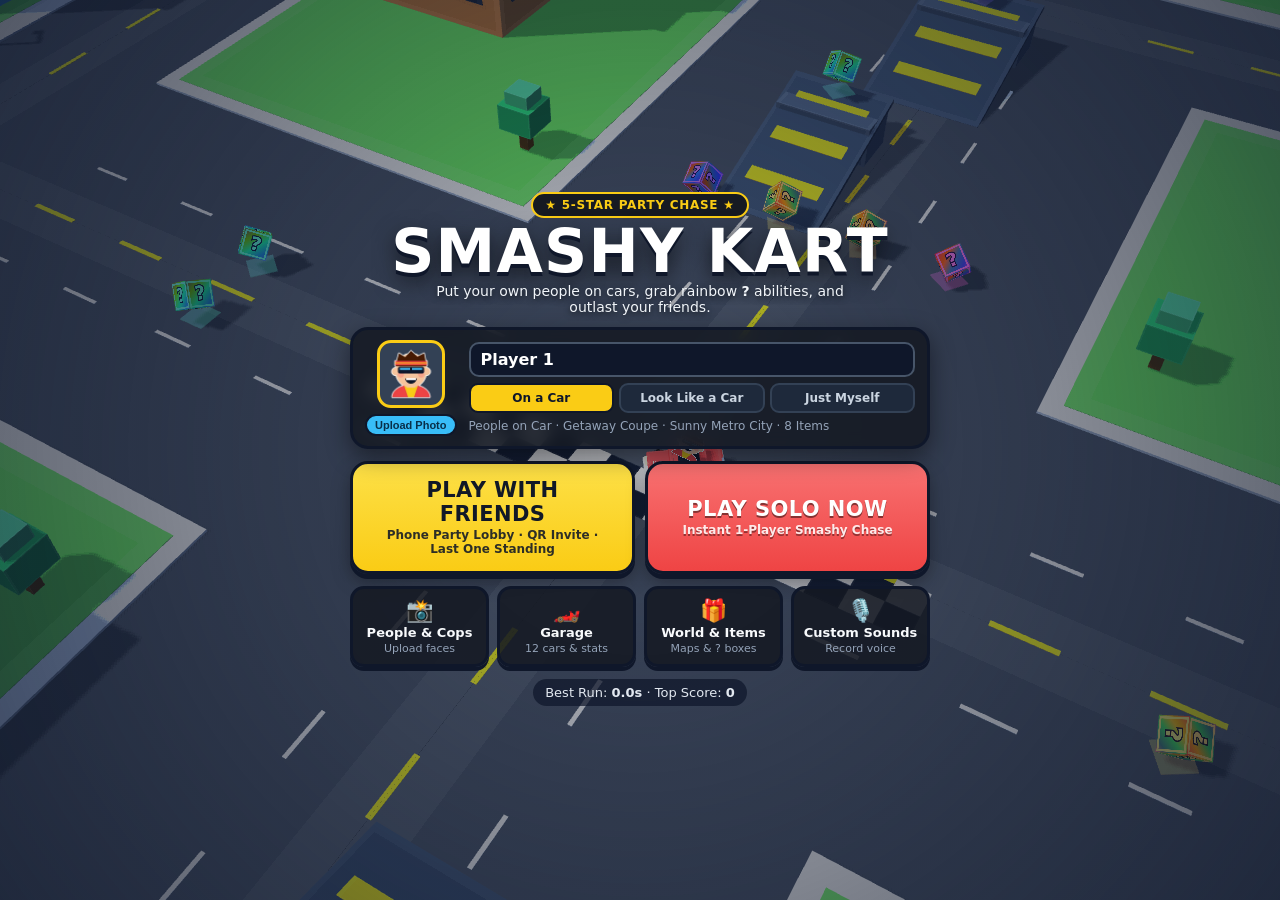
==== index.html @ 71e88f5f "Add off-screen directional friend tags, 16-player rooms, and Lobby Manager controls" ====
<!DOCTYPE html>
<html lang="en">
<head>
  <meta charset="UTF-8" />
  <meta name="viewport" content="width=device-width, initial-scale=1.0, maximum-scale=1.0, user-scalable=no, viewport-fit=cover" />
  <meta name="apple-mobile-web-app-capable" content="yes" />
  <meta name="apple-mobile-web-app-status-bar-style" content="black-translucent" />
  <meta name="theme-color" content="#161a22" />
  <title>Smashy Kart: Wanted</title>
  <link rel="icon" type="image/svg+xml" href="./icon.svg" />
  <link rel="apple-touch-icon" href="./icon.svg" />
  <link rel="manifest" href="./manifest.webmanifest" />
  <link rel="stylesheet" href="./styles.css" />
</head>
<body>
  <!-- Fullscreen 3D WebGL Voxel World -->
  <canvas id="game-canvas"></canvas>

  <!-- Floating 3D->2D Player Nametags & Elimination Bubbles -->
  <div id="world-labels" class="world-labels" aria-hidden="true"></div>

  <!--Screen-edge Wanted Siren Vignette & Busted Danger Flash -->
  <div id="danger-vignette" class="danger-vignette hidden"></div>

  <!-- ======================== IN-GAME HUD ======================== -->
  <div id="hud" class="hud hidden">
    <div class="hud-top">
      <div class="hud-left-stack">
        <div class="wanted-box" id="wanted-stars" aria-label="Wanted level">
          <span class="star active">★</span>
          <span class="star">★</span>
          <span class="star">★</span>
          <span class="star">★</span>
          <span class="star">★</span>
        </div>
        <div class="hp-pill">
          <span class="hp-label">CAR</span>
          <div class="hp-track"><div id="hp-fill" class="hp-fill"></div></div>
        </div>
        <div id="busted-alert" class="busted-alert hidden">
          <div class="busted-title">BOXED IN! ESCAPE!</div>
          <div class="busted-track"><div id="busted-fill" class="busted-fill"></div></div>
        </div>
      </div>

      <!-- Mario Kart Item Roulette Slot (Top Center) -->
      <div class="item-slot-wrap">
        <button id="hud-item-slot" class="item-slot empty" type="button" aria-label="Held ability">
          <div id="item-slot-icon" class="item-slot-icon">?</div>
          <div id="item-slot-name" class="item-slot-name">GET A ? BOX</div>
          <div id="item-slot-charges" class="item-slot-charges hidden">x3</div>
        </button>
        <div id="active-buffs" class="active-buffs"></div>
      </div>

      <div class="hud-right-stack">
        <div class="score-card">
          <div class="timer-readout" id="hud-timer">0:00.0</div>
          <div class="score-readout"><span id="hud-score">0</span> PTS</div>
        </div>
        <button id="btn-pause" class="icon-btn" type="button" aria-label="Pause or Menu">✕</button>
      </div>
    </div>

    <!-- Multiplayer "Who Lasts Longer" Live Survivor Strip -->
    <div id="survivor-strip" class="survivor-strip hidden"></div>

    <!-- Live Center Kill / Chaos Feed -->
    <div id="chaos-toast" class="chaos-toast hidden"></div>

    <!-- Countdown Banner (3.. 2.. 1.. SMASH!) -->
    <div id="countdown-banner" class="countdown-banner hidden">3</div>

    <!-- Spectator Bar (shown in Party Mode if you get Busted while friends are still running!) -->
    <div id="spectator-bar" class="spectator-bar hidden">
      <div class="spectator-info">
        <strong id="spectator-status">YOU GOT BUSTED!</strong>
        <span id="spectator-watching">Watching survivor...</span>
      </div>
      <button id="btn-next-spectate" class="arcade-btn small cyan" type="button">Switch Camera</button>
    </div>

    <!-- Mobile & Touch Controls -->
    <div id="touch-controls" class="touch-controls">
      <!-- Split-screen Smashy Road steering zones -->
      <div id="split-steer" class="split-steer">
        <div id="steer-left-zone" class="steer-zone left">
          <span class="steer-hint">◀</span>
        </div>
        <div id="steer-right-zone" class="steer-zone right">
          <span class="steer-hint">▶</span>
        </div>
      </div>

      <!-- Optional Thumb Joystick -->
      <div id="joystick-zone" class="joystick-zone hidden">
        <div id="joystick-base" class="joystick-base">
          <div id="joystick-stick" class="joystick-stick"></div>
        </div>
      </div>

      <!-- Right-Thumb Action Buttons (Mario Kart Item + Horn/Brake) -->
      <div class="action-cluster">
        <button id="btn-use-item" class="use-item-btn disabled" type="button">
          <span id="btn-use-item-icon" class="use-icon">?</span>
          <span class="use-label">ITEM</span>
        </button>
        <div class="mini-actions">
          <button id="btn-brake" class="mini-action-btn" type="button">BRAKE</button>
          <button id="btn-horn" class="mini-action-btn horn" type="button">📢</button>
        </div>
      </div>
    </div>
  </div>

  <!-- ======================== HOME / TITLE SCREEN ======================== -->
  <div id="home-screen" class="screen-overlay">
    <div class="home-shell">
      <header class="brand-header">
        <div class="wanted-badge">★ 5-STAR PARTY CHASE ★</div>
        <h1 class="game-title">SMASHY KART</h1>
        <p class="game-subtitle">Put your own people on cars, grab rainbow <strong>?</strong> abilities, and outlast your friends.</p>
      </header>

      <!-- Live Character Preview Card -->
      <div class="hero-loadout-card">
        <div class="loadout-avatar-wrap">
          <img id="home-avatar-img" class="loadout-avatar-img" alt="Selected character" />
          <button id="btn-quick-photo" class="pill-edit-btn" type="button">Upload Photo</button>
        </div>
        <div class="loadout-details">
          <input id="home-player-name" class="name-input" type="text" maxlength="16" placeholder="Your Name" value="Tanner" />
          <div class="mode-pills" id="home-mode-pills">
            <button type="button" class="mode-pill active" data-mode="car_driver">On a Car</button>
            <button type="button" class="mode-pill" data-mode="photo_car">Look Like a Car</button>
            <button type="button" class="mode-pill" data-mode="runner">Just Myself</button>
          </div>
          <div class="loadout-summary" id="home-loadout-summary">Getaway Coupe · Sunny Metro City · All 8 Items</div>
        </div>
      </div>

      <!-- Primary Play Actions -->
      <div class="primary-cta-row">
        <button id="btn-open-lobby" class="arcade-btn giant gold" type="button">
          <span class="btn-main-text">PLAY WITH FRIENDS</span>
          <span class="btn-sub-text">Phone Party Lobby · QR Invite · Last One Standing</span>
        </button>
        <button id="btn-play-solo" class="arcade-btn giant red" type="button">
          <span class="btn-main-text">PLAY SOLO NOW</span>
          <span class="btn-sub-text">Instant 1-Player Smashy Chase</span>
        </button>
      </div>

      <!-- 4 Workshop / Customizer Buttons -->
      <div class="workshop-grid">
        <button class="workshop-btn" type="button" data-open-modal="people-modal">
          <span class="ws-icon">📸</span>
          <span class="ws-title">People &amp; Cops</span>
          <span class="ws-sub">Upload faces</span>
        </button>
        <button class="workshop-btn" type="button" data-open-modal="garage-modal">
          <span class="ws-icon">🏎️</span>
          <span class="ws-title">Garage</span>
          <span class="ws-sub">12 cars &amp; stats</span>
        </button>
        <button class="workshop-btn" type="button" data-open-modal="world-modal">
          <span class="ws-icon">🎁</span>
          <span class="ws-title">World &amp; Items</span>
          <span class="ws-sub">Maps &amp; ? boxes</span>
        </button>
        <button class="workshop-btn" type="button" data-open-modal="sound-modal">
          <span class="ws-icon">🎙️</span>
          <span class="ws-title">Custom Sounds</span>
          <span class="ws-sub">Record voice</span>
        </button>
      </div>

      <div id="solo-best-bar" class="solo-best-bar">Best Run: <strong id="best-time-label">0.0s</strong> · Top Score: <strong id="best-score-label">0</strong></div>
    </div>
  </div>

  <!-- ======================== PARTY LOBBY MODAL ======================== -->
  <div id="lobby-modal" class="modal-backdrop hidden">
    <div class="modal-panel wide">
      <div class="modal-header">
        <h2>Party Chase Lobby</h2>
        <button class="close-modal-btn" type="button" data-close-lobby="true">✕</button>
      </div>

      <!-- Step A: Create or Join Room -->
      <div id="lobby-entry" class="lobby-entry">
        <div class="lobby-split">
          <div class="lobby-box highlight">
            <h3>Start a Room</h3>
            <p>Creates a 4-letter code and QR code your friends can scan on their phones.</p>
            <button id="btn-create-room" class="arcade-btn gold full" type="button">Create Party Room</button>
          </div>
          <div class="lobby-box">
            <h3>Join Friends' Room</h3>
            <p>Type the 4-letter room code shown on the host's screen.</p>
            <div class="join-code-row">
              <input id="join-code-input" class="code-input" type="text" maxlength="6" placeholder="ABCD" autocapitalize="characters" />
              <button id="btn-join-room" class="arcade-btn cyan" type="button">Join</button>
            </div>
          </div>
        </div>
        <div id="lobby-error" class="error-banner hidden"></div>
      </div>

      <!-- Step B: Inside Live Room -->
      <div id="lobby-room" class="lobby-room hidden">
        <div class="room-invite-strip">
          <div id="room-qr-box" class="room-qr-box" aria-label="Scan with phone camera to join"></div>
          <div class="room-invite-info">
            <div class="room-code-pill">ROOM CODE: <strong id="room-code-display">----</strong></div>
            <p class="invite-help">Scan this QR code with a phone camera or text the link to friends anywhere (Wi-Fi or cell data):</p>
            <div class="invite-link-row">
              <input id="room-share-url" class="share-url-input" type="text" readonly />
              <button id="btn-copy-link" class="arcade-btn small cyan" type="button">Copy Link</button>
              <button id="btn-native-share" class="arcade-btn small gold" type="button">Share</button>
            </div>
          </div>
        </div>

        <!-- Quick Loadout Switcher right inside Lobby -->
        <div class="lobby-self-strip">
          <span>Your Mode:</span>
          <div class="mode-pills compact" id="lobby-mode-pills">
            <button type="button" class="mode-pill active" data-mode="car_driver">On a Car</button>
            <button type="button" class="mode-pill" data-mode="photo_car">Look Like a Car</button>
            <button type="button" class="mode-pill" data-mode="runner">Just Myself</button>
          </div>
          <button id="btn-lobby-photo" class="arcade-btn small" type="button" data-open-modal="people-modal">Change Photo</button>
          <button id="btn-lobby-car" class="arcade-btn small" type="button" data-open-modal="garage-modal">Pick Car</button>
        </div>

        <!-- Lobby Manager Full Control Panel (Host Only) -->
        <div id="host-manager-panel" class="host-manager-panel hidden">
          <div class="manager-header">
            <strong>👑 Lobby Manager Controls (Applies to All Players)</strong>
            <button class="arcade-btn small cyan" type="button" data-open-modal="world-modal">Edit ? Items &amp; Map</button>
          </div>

          <!-- One-Tap Universal Presets -->
          <div class="preset-row" id="host-preset-btns">
            <button type="button" class="preset-pill" data-preset="fair">⚖️ Fair Equal Stats</button>
            <button type="button" class="preset-pill" data-preset="same_car">🚗 Same Car Race</button>
            <button type="button" class="preset-pill" data-preset="all_foot">🏃 Everyone On Foot</button>
            <button type="button" class="preset-pill" data-preset="turbo">🔥 135% Turbo Chaos</button>
          </div>

          <!-- Universal Speed & Map Quick Buttons -->
          <div class="universal-quick-grid">
            <div class="uq-group">
              <span class="uq-label">Everyone's Speed</span>
              <div class="seg-row tight" id="host-univ-speed">
                <button type="button" class="seg-btn" data-uspeed="0.85">85%</button>
                <button type="button" class="seg-btn active" data-uspeed="1">100%</button>
                <button type="button" class="seg-btn" data-uspeed="1.25">125%</button>
                <button type="button" class="seg-btn" data-uspeed="1.45">145%</button>
              </div>
            </div>
            <div class="uq-group">
              <span class="uq-label">Map &amp; Cops</span>
              <div class="seg-row tight" id="host-univ-map">
                <button type="button" class="seg-btn active" data-ubiome="city">🏙️ City</button>
                <button type="button" class="seg-btn" data-ubiome="desert">🌵 Desert</button>
                <button type="button" class="seg-btn" data-ubiome="snow">❄️ Snow</button>
              </div>
            </div>
          </div>

          <!-- Guest Permission Switches -->
          <div class="perm-switches">
            <label class="switch-row">
              <input id="perm-lock-stats" type="checkbox" checked />
              <span><strong>Lock Equal Speed &amp; Weight</strong> (Stops anyone from boosting their own car's speed or size)</span>
            </label>
            <label class="switch-row">
              <input id="perm-allow-car" type="checkbox" checked />
              <span>Allow guests to pick different cars (uncheck so everyone uses YOUR car)</span>
            </label>
            <label class="switch-row">
              <input id="perm-allow-mode" type="checkbox" checked />
              <span>Allow guests to pick runner style (uncheck so everyone uses YOUR mode)</span>
            </label>
            <label class="switch-row">
              <input id="perm-allow-photos" type="checkbox" checked />
              <span>Allow custom uploaded photos</span>
            </label>
          </div>
        </div>

        <!-- Read-only Rules Summary Banner (Shown to Guests joining Lobby) -->
        <div id="guest-rules-banner" class="guest-rules-banner hidden"></div>

        <div class="roster-heading">Players Queued Up (<span id="lobby-player-count">1</span>/16) — Crash Into Each Other &amp; Last Longest!</div>
        <div id="lobby-roster" class="lobby-roster"></div>

        <div class="lobby-footer">
          <button id="btn-leave-room" class="arcade-btn dark" type="button">Leave Lobby</button>
          <button id="btn-toggle-ready" class="arcade-btn cyan" type="button">I'm Ready!</button>
          <button id="btn-host-start" class="arcade-btn gold" type="button">START PARTY CHASE!</button>
        </div>
      </div>
    </div>
  </div>

  <!-- ======================== PEOPLE & PHOTO STUDIO MODAL ======================== -->
  <div id="people-modal" class="modal-backdrop hidden">
    <div class="modal-panel wide">
      <div class="modal-header">
        <h2>People &amp; Custom Photos</h2>
        <button class="close-modal-btn" type="button" data-close-modal="people-modal">Done</button>
      </div>

      <div class="people-layout">
        <!-- Left: Saved Roster -->
        <div class="people-roster-col">
          <div class="section-bar">
            <h3>Choose Who You Are</h3>
            <label class="upload-cta-label arcade-btn small gold">
              + Upload / Take Photo
              <input id="photo-file-input" type="file" accept="image/*" hidden />
            </label>
          </div>
          <div id="people-grid" class="people-grid"></div>

          <div class="cop-toggle-row">
            <label class="switch-row">
              <input id="toggle-custom-cops" type="checkbox" checked />
              <span><strong>Put Friends on the Police too!</strong> (Anyone marked "Cop" below drives the cop cars chasing you)</span>
            </label>
          </div>
        </div>

        <!-- Right: Live Photo Cutout Editor (shown when uploading/editing) -->
        <div id="photo-editor-box" class="photo-editor-box hidden">
          <h3>Cut Out &amp; Save Person</h3>
          <div class="crop-preview-stage">
            <canvas id="photo-crop-canvas" width="256" height="256"></canvas>
          </div>
          <input id="photo-person-name" class="name-input full" type="text" maxlength="16" placeholder="Person's Name (e.g. Me, Jake)" />
          <div class="control-group">
            <label>Cutout Style</label>
            <div class="seg-row" id="cutout-shape-btns">
              <button type="button" class="seg-btn active" data-shape="cutout">Magic Cutout</button>
              <button type="button" class="seg-btn" data-shape="circle">Head Bubble</button>
              <button type="button" class="seg-btn" data-shape="full">Full Picture</button>
            </div>
          </div>
          <div class="slider-row">
            <label>Zoom <span id="val-photo-zoom">1.0x</span></label>
            <input id="rng-photo-zoom" type="range" min="0.7" max="2.6" step="0.05" value="1.1" />
          </div>
          <div class="slider-row">
            <label>Move Left / Right</label>
            <input id="rng-photo-x" type="range" min="-100" max="100" step="1" value="0" />
          </div>
          <div class="slider-row">
            <label>Move Up / Down</label>
            <input id="rng-photo-y" type="range" min="-100" max="100" step="1" value="0" />
          </div>
          <div class="slider-row" id="tolerance-row">
            <label>Background Erase Strength <span id="val-photo-tol">38</span></label>
            <input id="rng-photo-tol" type="range" min="8" max="90" step="2" value="38" />
          </div>
          <label class="switch-row">
            <input id="chk-person-cop" type="checkbox" checked />
            <span>Also let police cars use this person's face</span>
          </label>
          <div class="editor-btn-row">
            <button id="btn-cancel-photo" class="arcade-btn dark" type="button">Cancel</button>
            <button id="btn-save-photo" class="arcade-btn gold" type="button">Save Person</button>
          </div>
        </div>
      </div>
    </div>
  </div>

  <!-- ======================== GARAGE MODAL ======================== -->
  <div id="garage-modal" class="modal-backdrop hidden">
    <div class="modal-panel wide">
      <div class="modal-header">
        <h2>Custom Garage &amp; Tuning</h2>
        <button class="close-modal-btn" type="button" data-close-modal="garage-modal">Done</button>
      </div>

      <div class="garage-section">
        <h3>Runner Style (Locked In When Round Starts)</h3>
        <div class="mode-cards-row" id="garage-mode-cards">
          <button type="button" class="mode-card active" data-mode="car_driver">
            <strong>On a Car</strong>
            <span>Your photo pops out the roof of any car below</span>
          </button>
          <button type="button" class="mode-card" data-mode="photo_car">
            <strong>Look Like a Car</strong>
            <span>Your photo IS the 3D rolling car body on wheels</span>
          </button>
          <button type="button" class="mode-card" data-mode="runner">
            <strong>Just Myself</strong>
            <span>Sprint away from police cars on your own two feet</span>
          </button>
        </div>
      </div>

      <div class="garage-section">
        <h3>12 Blocky Vehicles</h3>
        <div id="vehicle-grid" class="vehicle-grid"></div>
      </div>

      <div class="garage-split">
        <div class="garage-col">
          <h3>Paint &amp; Colors</h3>
          <div class="color-picker-row">
            <label>Body Paint <input id="inp-primary-color" type="color" value="#ef4444" /></label>
            <label>Racing Stripe <input id="inp-accent-color" type="color" value="#fef08a" /></label>
          </div>
          <div class="QuickSwatches" id="paint-swatches"></div>
        </div>

        <div class="garage-col">
          <h3>Live Performance Sliders</h3>
          <div class="slider-row">
            <label>Top Speed <span id="val-speed-mult">100%</span></label>
            <input id="rng-speed-mult" type="range" min="0.65" max="1.6" step="0.05" value="1.0" />
          </div>
          <div class="slider-row">
            <label>Drift &amp; Turning <span id="val-drift-mult">100%</span></label>
            <input id="rng-drift-mult" type="range" min="0.65" max="1.6" step="0.05" value="1.0" />
          </div>
          <div class="slider-row">
            <label>Smash Weight <span id="val-mass-mult">100%</span></label>
            <input id="rng-mass-mult" type="range" min="0.65" max="1.8" step="0.05" value="1.0" />
          </div>
          <div class="slider-row">
            <label>Character / Car Size <span id="val-scale-mult">100%</span></label>
            <input id="rng-scale-mult" type="range" min="0.7" max="1.65" step="0.05" value="1.0" />
          </div>
          <button id="btn-reset-garage" class="arcade-btn small dark" type="button">Reset Default Stats</button>
        </div>
      </div>
    </div>
  </div>

  <!-- ======================== WORLD & MARIO KART ITEMS MODAL ======================== -->
  <div id="world-modal" class="modal-backdrop hidden">
    <div class="modal-panel wide">
      <div class="modal-header">
        <h2>World Settings &amp; Mario Kart Item Mixer</h2>
        <button class="close-modal-btn" type="button" data-close-modal="world-modal">Done</button>
      </div>

      <div class="garage-split">
        <div class="garage-col">
          <h3>Map Theme (Huge 2,400x2,400 World)</h3>
          <div class="seg-row" id="biome-btns">
            <button type="button" class="seg-btn active" data-biome="city">🏙️ Metro City</button>
            <button type="button" class="seg-btn" data-biome="desert">🌵 Desert Canyon</button>
            <button type="button" class="seg-btn" data-biome="snow">❄️ Alpine Snow</button>
          </div>

          <div class="slider-row">
            <label>Cop Craziness <span id="val-cop-intensity">Normal (100%)</span></label>
            <input id="rng-cop-intensity" type="range" min="0.5" max="1.7" step="0.1" value="1.0" />
          </div>
          <div class="slider-row">
            <label>Starting Wanted Stars <span id="val-start-stars">1 ★</span></label>
            <input id="rng-start-stars" type="range" min="1" max="5" step="1" value="1" />
          </div>
          <div class="slider-row">
            <label>Rainbow ? Box Frequency <span id="val-box-density">High (120%)</span></label>
            <input id="rng-box-density" type="range" min="0.5" max="2.2" step="0.1" value="1.2" />
          </div>
          <div class="slider-row">
            <label>Jump Gravity <span id="val-gravity">Normal</span></label>
            <input id="rng-gravity" type="range" min="0.55" max="1.3" step="0.05" value="1.0" />
          </div>

          <div class="control-group">
            <label>Camera View</label>
            <div class="seg-row" id="camera-mode-btns">
              <button type="button" class="seg-btn active" data-cam="smashy">Smashy Overhead</button>
              <button type="button" class="seg-btn" data-cam="chase">Behind Chase Cam</button>
            </div>
          </div>

          <div class="control-group">
            <label>Phone Steering Style</label>
            <div class="seg-row" id="touch-style-btns">
              <button type="button" class="seg-btn active" data-touch="split">Left / Right Tap (Smashy)</button>
              <button type="button" class="seg-btn" data-touch="joystick">Thumb Joystick</button>
            </div>
          </div>
        </div>

        <div class="garage-col">
          <h3>Mario Kart ? Box Abilities (Tap to Toggle)</h3>
          <div id="ability-mixer-grid" class="ability-mixer-grid"></div>
        </div>
      </div>
    </div>
  </div>

  <!-- ======================== CUSTOM SOUND STUDIO MODAL ======================== -->
  <div id="sound-modal" class="modal-backdrop hidden">
    <div class="modal-panel">
      <div class="modal-header">
        <h2>Custom Voice &amp; Sound Studio</h2>
        <button class="close-modal-btn" type="button" data-close-modal="sound-modal">Done</button>
      </div>
      <p class="modal-lead">Record your own screams, laughs, or sirens (or upload a quick phone clip) for each game moment!</p>
      <div class="slider-row">
        <label>Master Game Volume <span id="val-volume">85%</span></label>
        <input id="rng-volume" type="range" min="0" max="1" step="0.05" value="0.85" />
      </div>
      <div id="sound-slots-list" class="sound-slots-list"></div>
    </div>
  </div>

  <!-- ======================== GAME OVER / PARTY WINNER SCREEN ======================== -->
  <div id="gameover-modal" class="modal-backdrop hidden">
    <div class="modal-panel center">
      <div id="gameover-badge" class="wanted-badge">BUSTED!</div>
      <h2 id="gameover-title" class="gameover-title">CHASE OVER</h2>
      <p id="gameover-reason" class="gameover-reason">Surrounded by SWAT cruisers!</p>

      <div class="stats-trio">
        <div class="stat-tile">
          <span class="stat-val" id="go-time">0.0s</span>
          <span class="stat-lbl">Survived</span>
        </div>
        <div class="stat-tile">
          <span class="stat-val" id="go-score">0</span>
          <span class="stat-lbl">Total Score</span>
        </div>
        <div class="stat-tile">
          <span class="stat-val" id="go-cops">0</span>
          <span class="stat-lbl">Cops Wrecked</span>
        </div>
      </div>

      <!-- Multiplayer "Who Lasted Longest" Leaderboard -->
      <div id="go-standings-wrap" class="go-standings-wrap hidden">
        <h3>Who Lasted Longest</h3>
        <div id="go-standings-list" class="go-standings-list"></div>
      </div>

      <div class="gameover-actions">
        <button id="btn-play-again" class="arcade-btn giant gold" type="button">PLAY AGAIN</button>
        <button id="btn-back-lobby" class="arcade-btn cyan hidden" type="button">Back to Party Lobby</button>
        <button id="btn-back-home" class="arcade-btn dark" type="button">Main Menu</button>
      </div>
    </div>
  </div>

  <script type="module" src="./js/main.js"></script>
</body>
</html>
---- styles.css ----
/* Smashy Kart: Wanted — Tactile Arcade UI (Mobile-first + Desktop) */
:root {
  --asphalt: #161a22;
  --asphalt-glass: rgba(20, 25, 34, 0.86);
  --panel-bg: #1f2633;
  --panel-border: #384358;
  --gold: #facc15;
  --gold-edge: #b45309;
  --red: #ef4444;
  --red-edge: #991b1b;
  --cyan: #38bdf8;
  --cyan-edge: #0369a1;
  --green: #22c55e;
  --chalk: #f8fafc;
  --muted: #cbd5e1;
  --font-arcade: "Avenir Next Condensed", "Avenir Next", "Rubik", "Trebuchet MS", system-ui, -apple-system, sans-serif;
}

*, *::before, *::after {
  box-sizing: border-box;
  -webkit-tap-highlight-color: transparent;
}

html, body {
  margin: 0;
  padding: 0;
  width: 100%;
  height: 100%;
  height: 100dvh;
  overflow: hidden;
  background: #2b5c8f;
  color: var(--chalk);
  font-family: var(--font-arcade);
  user-select: none;
  -webkit-user-select: none;
  touch-action: none;
}

#game-canvas {
  position: fixed;
  inset: 0;
  width: 100%;
  height: 100%;
  display: block;
  z-index: 1;
}

.hidden {
  display: none !important;
}

/* Floating 3D->2D World Nametags & Off-Screen Edge Trackers */
.world-labels {
  position: fixed;
  inset: 0;
  pointer-events: none;
  z-index: 5;
  overflow: hidden;
}

.player-tag {
  position: absolute;
  transform: translate(-50%, -100%);
  display: flex;
  align-items: center;
  gap: 5px;
  padding: 3px 9px;
  border-radius: 999px;
  background: rgba(15, 23, 42, 0.86);
  border: 2.5px solid var(--gold);
  color: #fff;
  font-size: 12.5px;
  font-weight: 800;
  white-space: nowrap;
  box-shadow: 0 3px 10px rgba(0, 0, 0, 0.5);
}

.player-tag.offscreen {
  transform: translate(-50%, -50%);
  background: rgba(15, 23, 42, 0.94);
  padding: 4px 10px 4px 7px;
  box-shadow: 0 4px 14px rgba(0, 0, 0, 0.65);
}

.player-tag img {
  width: 22px;
  height: 22px;
  border-radius: 50%;
  object-fit: cover;
  background: #334155;
  flex-shrink: 0;
}

.tag-arrow {
  display: inline-flex;
  align-items: center;
  justify-content: center;
  width: 18px;
  height: 18px;
  font-size: 13px;
  font-weight: 900;
  color: var(--gold);
  line-height: 1;
  flex-shrink: 0;
}

.tag-dist {
  font-size: 10.5px;
  font-weight: 900;
  color: #fde047;
  background: rgba(255, 255, 255, 0.12);
  padding: 1px 5px;
  border-radius: 999px;
  font-variant-numeric: tabular-nums;
}

/* Siren Danger Edge Flash */
.danger-vignette {
  position: fixed;
  inset: 0;
  pointer-events: none;
  z-index: 3;
  animation: sirenPulse 0.45s infinite alternate;
}

@keyframes sirenPulse {
  0% { box-shadow: inset 0 0 65px rgba(239, 68, 68, 0.58); }
  100% { box-shadow: inset 0 0 65px rgba(59, 130, 246, 0.58); }
}

/* ======================== TACTILE ARCADE BUTTONS ======================== */
.arcade-btn {
  appearance: none;
  border: 3px solid #0f172a;
  border-radius: 14px;
  padding: 11px 18px;
  font-family: inherit;
  font-weight: 800;
  font-size: 16px;
  color: #0f172a;
  background: #e2e8f0;
  box-shadow: 0 5px 0 #0f172a, 0 8px 18px rgba(0, 0, 0, 0.35);
  cursor: pointer;
  transition: transform 0.07s ease, box-shadow 0.07s ease;
  display: inline-flex;
  flex-direction: column;
  align-items: center;
  justify-content: center;
  text-align: center;
  line-height: 1.15;
}

.arcade-btn:active {
  transform: translateY(4px);
  box-shadow: 0 1px 0 #0f172a;
}

.arcade-btn.gold {
  background: linear-gradient(180deg, #fde047 0%, #facc15 100%);
  color: #111827;
}

.arcade-btn.red {
  background: linear-gradient(180deg, #f87171 0%, #ef4444 100%);
  color: #ffffff;
  text-shadow: 0 2px 0 rgba(0, 0, 0, 0.45);
}

.arcade-btn.cyan {
  background: linear-gradient(180deg, #7dd3fc 0%, #0ea5e9 100%);
  color: #082f49;
}

.arcade-btn.dark {
  background: #334155;
  color: #f8fafc;
}

.arcade-btn.small {
  padding: 7px 12px;
  font-size: 13px;
  border-radius: 10px;
  box-shadow: 0 3px 0 #0f172a;
}

.arcade-btn.full {
  width: 100%;
}

.arcade-btn.giant {
  padding: 14px 20px;
  border-radius: 18px;
}

.btn-main-text {
  font-size: 21px;
  font-weight: 900;
  letter-spacing: 0.02em;
}

.btn-sub-text {
  font-size: 12px;
  font-weight: 700;
  opacity: 0.88;
  margin-top: 3px;
}

/* ======================== HOME / TITLE OVERLAY ======================== */
.screen-overlay {
  position: fixed;
  inset: 0;
  z-index: 20;
  display: flex;
  align-items: center;
  justify-content: center;
  padding: max(12px, env(safe-area-inset-top)) 14px max(14px, env(safe-area-inset-bottom));
  background: radial-gradient(circle at center, rgba(15, 23, 42, 0.25) 0%, rgba(15, 23, 42, 0.72) 100%);
  overflow-y: auto;
  touch-action: pan-y;
}

.home-shell {
  width: 100%;
  max-width: 580px;
  display: flex;
  flex-direction: column;
  gap: 12px;
  margin: auto;
}

.brand-header {
  text-align: center;
}

.wanted-badge {
  display: inline-block;
  padding: 4px 12px;
  border-radius: 999px;
  background: var(--asphalt);
  border: 2px solid var(--gold);
  color: var(--gold);
  font-weight: 900;
  font-size: 12px;
  letter-spacing: 0.06em;
}

.game-title {
  margin: 4px 0 2px;
  font-size: clamp(38px, 9vw, 60px);
  font-weight: 900;
  letter-spacing: 0.02em;
  color: #ffffff;
  text-shadow: 0 4px 0 #0f172a, 0 8px 22px rgba(0, 0, 0, 0.65);
  line-height: 0.98;
}

.game-subtitle {
  margin: 0 auto;
  max-width: 46ch;
  font-size: 14px;
  color: #f1f5f9;
  text-shadow: 0 2px 6px rgba(0, 0, 0, 0.75);
}

/* Hero Loadout Card */
.hero-loadout-card {
  display: flex;
  align-items: center;
  gap: 12px;
  background: var(--asphalt-glass);
  border: 3px solid #0f172a;
  border-radius: 18px;
  padding: 10px 12px;
  box-shadow: 0 8px 24px rgba(0, 0, 0, 0.45);
  backdrop-filter: blur(8px);
}

.loadout-avatar-wrap {
  display: flex;
  flex-direction: column;
  align-items: center;
  gap: 6px;
  flex-shrink: 0;
}

.loadout-avatar-img {
  width: 68px;
  height: 68px;
  border-radius: 14px;
  background: #334155;
  border: 3px solid var(--gold);
  object-fit: contain;
}

.pill-edit-btn {
  border: 2px solid #0f172a;
  background: var(--cyan);
  color: #082f49;
  font-weight: 800;
  font-size: 11px;
  padding: 3px 8px;
  border-radius: 999px;
  cursor: pointer;
}

.loadout-details {
  flex: 1;
  min-width: 0;
  display: flex;
  flex-direction: column;
  gap: 6px;
}

.name-input {
  background: #0f172a;
  border: 2px solid #475569;
  border-radius: 10px;
  color: #fff;
  font-family: inherit;
  font-size: 16px;
  font-weight: 800;
  padding: 6px 10px;
  width: 100%;
  user-select: text;
  -webkit-user-select: text;
  touch-action: manipulation;
}

.mode-pills {
  display: flex;
  gap: 5px;
  flex-wrap: wrap;
}

.mode-pill {
  flex: 1;
  min-width: 82px;
  padding: 6px 8px;
  border-radius: 9px;
  border: 2px solid #334155;
  background: #1e293b;
  color: #cbd5e1;
  font-family: inherit;
  font-size: 12px;
  font-weight: 800;
  cursor: pointer;
}

.mode-pill.active {
  background: var(--gold);
  color: #0f172a;
  border-color: #0f172a;
}

.loadout-summary {
  font-size: 12px;
  color: #94a3b8;
  white-space: nowrap;
  overflow: hidden;
  text-overflow: ellipsis;
}

.primary-cta-row {
  display: grid;
  grid-template-columns: 1fr 1fr;
  gap: 10px;
}

@media (max-width: 500px) {
  .primary-cta-row {
    grid-template-columns: 1fr;
  }
}

.workshop-grid {
  display: grid;
  grid-template-columns: repeat(4, 1fr);
  gap: 8px;
}

@media (max-width: 460px) {
  .workshop-grid {
    grid-template-columns: repeat(2, 1fr);
  }
}

.workshop-btn {
  background: var(--asphalt-glass);
  border: 3px solid #0f172a;
  border-radius: 14px;
  padding: 9px 6px;
  color: var(--chalk);
  font-family: inherit;
  display: flex;
  flex-direction: column;
  align-items: center;
  gap: 2px;
  cursor: pointer;
  box-shadow: 0 4px 0 #0f172a;
}

.workshop-btn:active {
  transform: translateY(3px);
  box-shadow: 0 1px 0 #0f172a;
}

.ws-icon { font-size: 22px; }
.ws-title { font-size: 13px; font-weight: 800; }
.ws-sub { font-size: 11px; color: #94a3b8; }

.solo-best-bar {
  text-align: center;
  font-size: 13px;
  color: #e2e8f0;
  background: rgba(15, 23, 42, 0.72);
  padding: 6px 12px;
  border-radius: 999px;
  align-self: center;
}

/* ======================== IN-GAME HUD ======================== */
.hud {
  position: fixed;
  inset: 0;
  z-index: 10;
  pointer-events: none;
  padding: max(10px, env(safe-area-inset-top)) max(12px, env(safe-area-inset-right)) max(12px, env(safe-area-inset-bottom)) max(12px, env(safe-area-inset-left));
  display: flex;
  flex-direction: column;
  justify-content: space-between;
}

.hud-top {
  position: relative;
  z-index: 6;
  display: flex;
  align-items: flex-start;
  justify-content: space-between;
  gap: 8px;
}

.hud-left-stack, .hud-right-stack {
  display: flex;
  flex-direction: column;
  gap: 6px;
}

.hud-right-stack {
  align-items: flex-end;
}

.wanted-box {
  background: rgba(15, 23, 42, 0.84);
  border: 2.5px solid #0f172a;
  border-radius: 12px;
  padding: 4px 10px;
  display: flex;
  gap: 3px;
  font-size: 20px;
}

.wanted-box .star {
  color: #475569;
  transition: transform 0.2s ease, color 0.2s ease;
}

.wanted-box .star.active {
  color: var(--gold);
  text-shadow: 0 0 8px rgba(250, 204, 21, 0.7);
  transform: scale(1.1);
}

.hp-pill {
  display: flex;
  align-items: center;
  gap: 6px;
  background: rgba(15, 23, 42, 0.82);
  border: 2px solid #0f172a;
  border-radius: 999px;
  padding: 4px 9px;
}

.hp-label {
  font-size: 11px;
  font-weight: 900;
  color: #cbd5e1;
}

.hp-track {
  width: 78px;
  height: 9px;
  background: #334155;
  border-radius: 999px;
  overflow: hidden;
}

.hp-fill {
  width: 100%;
  height: 100%;
  background: var(--green);
  transition: width 0.15s ease, background-color 0.2s ease;
}

.busted-alert {
  background: rgba(185, 28, 28, 0.92);
  border: 2px solid #fff;
  border-radius: 10px;
  padding: 5px 9px;
  animation: bustedShake 0.2s infinite alternate;
}

@keyframes bustedShake {
  from { transform: translateX(-2px); }
  to { transform: translateX(2px); }
}

.busted-title {
  font-size: 11px;
  font-weight: 900;
  letter-spacing: 0.04em;
}

.busted-track {
  margin-top: 3px;
  width: 110px;
  height: 8px;
  background: rgba(0, 0, 0, 0.45);
  border-radius: 99px;
  overflow: hidden;
}

.busted-fill {
  width: 0%;
  height: 100%;
  background: var(--gold);
}

/* Mario Kart Roulette Slot */
.item-slot-wrap {
  display: flex;
  flex-direction: column;
  align-items: center;
  gap: 4px;
  pointer-events: auto;
}

.item-slot {
  position: relative;
  width: 78px;
  height: 78px;
  border-radius: 18px;
  border: 4px solid var(--gold);
  background: radial-gradient(circle, #1e293b 0%, #0f172a 100%);
  box-shadow: 0 5px 0 #0f172a, 0 8px 20px rgba(0, 0, 0, 0.5);
  color: #fff;
  display: flex;
  flex-direction: column;
  align-items: center;
  justify-content: center;
  cursor: pointer;
  padding: 4px;
}

.item-slot.empty {
  border-color: #64748b;
  opacity: 0.85;
}

.item-slot.spinning {
  border-color: var(--cyan);
  animation: slotPulse 0.14s infinite alternate;
}

@keyframes slotPulse {
  from { transform: scale(0.97); }
  to { transform: scale(1.05); }
}

.item-slot-icon {
  font-size: 32px;
  line-height: 1;
}

.item-slot-name {
  font-size: 9.5px;
  font-weight: 900;
  margin-top: 3px;
  text-align: center;
  color: var(--gold);
}

.item-slot-charges {
  position: absolute;
  top: -7px;
  right: -7px;
  background: var(--red);
  border: 2px solid #fff;
  color: #fff;
  font-size: 12px;
  font-weight: 900;
  padding: 1px 6px;
  border-radius: 999px;
}

.active-buffs {
  display: flex;
  gap: 4px;
}

.buff-chip {
  background: var(--gold);
  color: #0f172a;
  font-size: 11px;
  font-weight: 900;
  padding: 2px 7px;
  border-radius: 999px;
  border: 2px solid #0f172a;
}

.score-card {
  background: rgba(15, 23, 42, 0.84);
  border: 2.5px solid #0f172a;
  border-radius: 12px;
  padding: 5px 11px;
  text-align: right;
}

.timer-readout {
  font-size: 20px;
  font-weight: 900;
  color: #fff;
  font-variant-numeric: tabular-nums;
}

.score-readout {
  font-size: 12px;
  font-weight: 800;
  color: var(--gold);
  font-variant-numeric: tabular-nums;
}

.icon-btn {
  pointer-events: auto;
  width: 44px;
  height: 44px;
  border-radius: 12px;
  border: 2.5px solid #0f172a;
  background: rgba(15, 23, 42, 0.84);
  color: #fff;
  font-size: 18px;
  font-weight: 900;
  cursor: pointer;
}

/* Multiplayer Live Survivor Strip */
.survivor-strip {
  align-self: center;
  display: flex;
  gap: 6px;
  flex-wrap: wrap;
  justify-content: center;
  margin-top: 4px;
}

.survivor-pill {
  display: flex;
  align-items: center;
  gap: 5px;
  padding: 3px 8px;
  border-radius: 999px;
  background: rgba(15, 23, 42, 0.85);
  border: 2px solid var(--green);
  font-size: 12px;
  font-weight: 800;
}

.survivor-pill.out {
  border-color: #64748b;
  opacity: 0.58;
  text-decoration: line-through;
}

.survivor-pill img {
  width: 20px;
  height: 20px;
  border-radius: 50%;
}

.chaos-toast {
  align-self: center;
  background: rgba(15, 23, 42, 0.9);
  border: 2.5px solid var(--gold);
  color: #fff;
  padding: 7px 16px;
  border-radius: 999px;
  font-size: 15px;
  font-weight: 900;
  box-shadow: 0 6px 20px rgba(0, 0, 0, 0.45);
}

.countdown-banner {
  position: fixed;
  top: 42%;
  left: 50%;
  transform: translate(-50%, -50%);
  font-size: clamp(64px, 16vw, 110px);
  font-weight: 900;
  color: var(--gold);
  text-shadow: 0 6px 0 #0f172a, 0 12px 30px rgba(0, 0, 0, 0.7);
}

.spectator-bar {
  position: relative;
  z-index: 7;
  pointer-events: auto;
  align-self: center;
  display: flex;
  align-items: center;
  gap: 12px;
  background: rgba(15, 23, 42, 0.92);
  border: 3px solid var(--cyan);
  border-radius: 16px;
  padding: 8px 14px;
  margin-bottom: 8px;
}

.spectator-info {
  display: flex;
  flex-direction: column;
  font-size: 13px;
}

/* Mobile Touch Controls */
.touch-controls {
  position: fixed;
  inset: 0;
  z-index: 2;
  pointer-events: none;
}

.split-steer {
  position: absolute;
  inset: calc(max(12px, env(safe-area-inset-top)) + 102px) 0 0 0;
  display: grid;
  grid-template-columns: 1fr 1fr;
}

.steer-zone {
  pointer-events: auto;
  display: flex;
  align-items: flex-end;
  padding: 26px;
}

.steer-zone.left { justify-content: flex-start; }
.steer-zone.right { justify-content: flex-end; }

.steer-hint {
  width: 54px;
  height: 54px;
  border-radius: 50%;
  background: rgba(15, 23, 42, 0.34);
  border: 2px solid rgba(255, 255, 255, 0.28);
  color: rgba(255, 255, 255, 0.72);
  display: flex;
  align-items: center;
  justify-content: center;
  font-size: 20px;
  transition: transform 0.08s ease, background 0.08s ease;
}

.steer-zone.pressed .steer-hint {
  transform: scale(1.16);
  background: rgba(250, 204, 21, 0.78);
  color: #0f172a;
  border-color: #0f172a;
}

/* Optional Thumbstick */
.joystick-zone {
  position: absolute;
  left: max(18px, env(safe-area-inset-left));
  bottom: max(22px, env(safe-area-inset-bottom));
  width: 150px;
  height: 150px;
  pointer-events: auto;
  display: flex;
  align-items: center;
  justify-content: center;
}

.joystick-base {
  width: 118px;
  height: 118px;
  border-radius: 50%;
  background: rgba(15, 23, 42, 0.45);
  border: 3px solid rgba(255, 255, 255, 0.35);
  position: relative;
}

.joystick-stick {
  width: 50px;
  height: 50px;
  border-radius: 50%;
  background: var(--gold);
  border: 3px solid #0f172a;
  position: absolute;
  top: 50%;
  left: 50%;
  transform: translate(-50%, -50%);
}

/* Right-side Action Cluster */
.action-cluster {
  position: absolute;
  right: max(18px, env(safe-area-inset-right));
  bottom: max(92px, calc(env(safe-area-inset-bottom) + 80px));
  display: flex;
  flex-direction: column;
  align-items: center;
  gap: 8px;
  pointer-events: auto;
}

.use-item-btn {
  width: 84px;
  height: 84px;
  border-radius: 50%;
  border: 4px solid #0f172a;
  background: linear-gradient(180deg, #fde047 0%, #f59e0b 100%);
  box-shadow: 0 5px 0 #0f172a, 0 8px 20px rgba(0, 0, 0, 0.45);
  color: #0f172a;
  font-family: inherit;
  display: flex;
  flex-direction: column;
  align-items: center;
  justify-content: center;
  cursor: pointer;
}

.use-item-btn.disabled {
  background: rgba(30, 41, 59, 0.65);
  color: rgba(255, 255, 255, 0.45);
  border-color: rgba(255, 255, 255, 0.25);
  box-shadow: none;
}

.use-icon { font-size: 30px; line-height: 1; }
.use-label { font-size: 11px; font-weight: 900; margin-top: 2px; }

.mini-actions {
  display: flex;
  gap: 6px;
}

.mini-action-btn {
  min-width: 52px;
  min-height: 44px;
  padding: 8px 12px;
  border-radius: 10px;
  border: 2.5px solid #0f172a;
  background: rgba(15, 23, 42, 0.78);
  color: #f8fafc;
  font-family: inherit;
  font-size: 12px;
  font-weight: 800;
  cursor: pointer;
}

/* ======================== MODALS (WORKSHOPS & LOBBY) ======================== */
.modal-backdrop {
  position: fixed;
  inset: 0;
  z-index: 30;
  background: rgba(10, 15, 26, 0.82);
  backdrop-filter: blur(6px);
  display: flex;
  align-items: center;
  justify-content: center;
  padding: max(12px, env(safe-area-inset-top)) 12px max(12px, env(safe-area-inset-bottom));
  overflow-y: auto;
  touch-action: pan-y;
}

.modal-panel {
  width: 100%;
  max-width: 560px;
  max-height: 90dvh;
  overflow-y: auto;
  background: var(--panel-bg);
  border: 3px solid #0f172a;
  border-radius: 20px;
  padding: 16px;
  box-shadow: 0 16px 45px rgba(0, 0, 0, 0.65);
  touch-action: pan-y;
}

.modal-panel.wide {
  max-width: 780px;
}

.modal-panel.center {
  text-align: center;
  max-width: 480px;
}

.modal-header {
  display: flex;
  align-items: center;
  justify-content: space-between;
  gap: 10px;
  margin-bottom: 12px;
  padding-bottom: 8px;
  border-bottom: 2px solid var(--panel-border);
}

.modal-header h2 {
  margin: 0;
  font-size: 22px;
  font-weight: 900;
}

.close-modal-btn {
  padding: 6px 14px;
  border-radius: 10px;
  border: 2px solid #0f172a;
  background: var(--gold);
  color: #0f172a;
  font-family: inherit;
  font-weight: 900;
  font-size: 14px;
  cursor: pointer;
}

.modal-lead {
  margin: 0 0 12px;
  color: var(--muted);
  font-size: 14px;
}

/* Lobby Layout */
.lobby-split, .garage-split, .people-layout {
  display: grid;
  grid-template-columns: 1fr 1fr;
  gap: 14px;
}

@media (max-width: 660px) {
  .lobby-split, .garage-split, .people-layout {
    grid-template-columns: 1fr;
  }
}

.lobby-box {
  background: #151b26;
  border: 2px solid var(--panel-border);
  border-radius: 14px;
  padding: 14px;
}

.lobby-box.highlight {
  border-color: var(--gold);
}

.lobby-box h3 { margin: 0 0 6px; font-size: 18px; }
.lobby-box p { margin: 0 0 12px; font-size: 13px; color: var(--muted); }

.join-code-row {
  display: flex;
  gap: 8px;
}

.code-input {
  flex: 1;
  background: #0f172a;
  border: 2px solid #475569;
  border-radius: 10px;
  color: var(--gold);
  font-family: inherit;
  font-size: 22px;
  font-weight: 900;
  text-align: center;
  letter-spacing: 0.15em;
  text-transform: uppercase;
  padding: 6px;
  user-select: text;
  -webkit-user-select: text;
  touch-action: manipulation;
}

.room-invite-strip {
  display: flex;
  align-items: center;
  gap: 14px;
  background: #141a24;
  border: 2px solid var(--cyan);
  border-radius: 14px;
  padding: 12px;
  margin-bottom: 12px;
}

@media (max-width: 560px) {
  .room-invite-strip {
    flex-direction: column;
    text-align: center;
  }
}

.room-qr-box {
  width: 118px;
  height: 118px;
  background: #ffffff;
  padding: 6px;
  border-radius: 10px;
  flex-shrink: 0;
  display: flex;
  align-items: center;
  justify-content: center;
}

.room-qr-box svg {
  width: 100%;
  height: 100%;
  display: block;
}

.room-invite-info {
  flex: 1;
  min-width: 0;
}

.room-code-pill {
  font-size: 16px;
  font-weight: 800;
}

.room-code-pill strong {
  font-size: 24px;
  color: var(--gold);
  letter-spacing: 0.12em;
}

.invite-help {
  margin: 4px 0 8px;
  font-size: 12.5px;
  color: var(--muted);
}

.invite-link-row {
  display: flex;
  gap: 6px;
  flex-wrap: wrap;
}

.share-url-input {
  flex: 1;
  min-width: 150px;
  background: #0f172a;
  border: 1.5px solid #475569;
  border-radius: 8px;
  color: #e2e8f0;
  padding: 6px 8px;
  font-size: 12px;
  user-select: all;
  -webkit-user-select: all;
}

.lobby-self-strip {
  display: flex;
  align-items: center;
  gap: 8px;
  flex-wrap: wrap;
  background: #161d29;
  padding: 8px 10px;
  border-radius: 12px;
  margin-bottom: 10px;
  font-size: 13px;
  font-weight: 800;
}

/* Lobby Manager Full Control Panel */
.host-manager-panel {
  background: #131924;
  border: 2px solid var(--gold);
  border-radius: 14px;
  padding: 11px 12px;
  margin-bottom: 12px;
  display: flex;
  flex-direction: column;
  gap: 9px;
}

.manager-header {
  display: flex;
  align-items: center;
  justify-content: space-between;
  gap: 8px;
  flex-wrap: wrap;
  color: var(--gold);
  font-size: 14px;
}

.preset-row {
  display: grid;
  grid-template-columns: repeat(4, 1fr);
  gap: 6px;
}

@media (max-width: 620px) {
  .preset-row {
    grid-template-columns: repeat(2, 1fr);
  }
}

.preset-pill {
  padding: 7px 8px;
  border-radius: 10px;
  border: 2px solid #334155;
  background: #1e293b;
  color: #f8fafc;
  font-family: inherit;
  font-size: 12px;
  font-weight: 800;
  cursor: pointer;
  text-align: center;
}

.preset-pill:active, .preset-pill.active {
  border-color: var(--gold);
  background: rgba(250, 204, 21, 0.2);
  color: var(--gold);
}

.universal-quick-grid {
  display: grid;
  grid-template-columns: 1fr 1fr;
  gap: 8px;
}

@media (max-width: 560px) {
  .universal-quick-grid {
    grid-template-columns: 1fr;
  }
}

.uq-group {
  display: flex;
  flex-direction: column;
  gap: 4px;
}

.uq-label {
  font-size: 11.5px;
  font-weight: 800;
  color: var(--muted);
}

.seg-row.tight {
  margin-bottom: 0;
}

.perm-switches {
  display: flex;
  flex-direction: column;
  gap: 5px;
  padding-top: 6px;
  border-top: 1px solid #293548;
}

.guest-rules-banner {
  background: rgba(56, 189, 248, 0.14);
  border: 1.5px solid var(--cyan);
  border-radius: 11px;
  padding: 8px 11px;
  margin-bottom: 10px;
  font-size: 12.5px;
  font-weight: 800;
  color: #e0f2fe;
}

.locked-ctrl {
  opacity: 0.45;
  pointer-events: none;
}

.roster-heading {
  font-size: 14px;
  font-weight: 800;
  color: var(--gold);
  margin-bottom: 8px;
}

.lobby-roster {
  display: grid;
  grid-template-columns: repeat(auto-fill, minmax(175px, 1fr));
  gap: 8px;
  margin-bottom: 14px;
}

.roster-card {
  display: flex;
  align-items: center;
  gap: 9px;
  background: #141a24;
  border: 2px solid #334155;
  border-radius: 12px;
  padding: 8px;
}

.roster-card.ready {
  border-color: var(--green);
}

.roster-card img {
  width: 44px;
  height: 44px;
  border-radius: 10px;
  background: #334155;
  object-fit: contain;
}

.roster-meta {
  min-width: 0;
  flex: 1;
}

.roster-name {
  font-weight: 900;
  font-size: 14px;
  white-space: nowrap;
  overflow: hidden;
  text-overflow: ellipsis;
}

.roster-sub {
  font-size: 11px;
  color: #94a3b8;
}

.lobby-footer {
  display: flex;
  justify-content: flex-end;
  gap: 8px;
  flex-wrap: wrap;
}

/* People & Photo Studio */
.section-bar {
  display: flex;
  align-items: center;
  justify-content: space-between;
  margin-bottom: 8px;
}

.section-bar h3, .garage-section h3, .garage-col h3 {
  margin: 0 0 8px;
  font-size: 16px;
  color: var(--gold);
}

.people-grid {
  display: grid;
  grid-template-columns: repeat(auto-fill, minmax(110px, 1fr));
  gap: 8px;
  margin-bottom: 10px;
}

.person-card {
  background: #141a24;
  border: 2.5px solid #334155;
  border-radius: 12px;
  padding: 8px 6px;
  text-align: center;
  cursor: pointer;
  position: relative;
}

.person-card.selected {
  border-color: var(--gold);
  background: #272f40;
}

.person-card img {
  width: 64px;
  height: 64px;
  object-fit: contain;
  border-radius: 10px;
  background: #1e293b;
}

.person-card-name {
  font-size: 13px;
  font-weight: 800;
  margin-top: 4px;
  white-space: nowrap;
  overflow: hidden;
  text-overflow: ellipsis;
}

.person-card-actions {
  margin-top: 5px;
  display: flex;
  justify-content: center;
  gap: 4px;
}

.tiny-pill {
  font-size: 10px;
  font-weight: 800;
  padding: 2px 6px;
  border-radius: 6px;
  border: 1px solid #475569;
  background: #1e293b;
  color: #cbd5e1;
  cursor: pointer;
}

.tiny-pill.cop-on {
  background: #1d4ed8;
  border-color: #60a5fa;
  color: #fff;
}

.photo-editor-box {
  background: #141a24;
  border: 2px solid var(--gold);
  border-radius: 14px;
  padding: 12px;
  display: flex;
  flex-direction: column;
  gap: 8px;
}

.crop-preview-stage {
  display: flex;
  justify-content: center;
  background: repeating-conic-gradient(#1e293b 0% 25%, #0f172a 0% 50%) 50% / 20px 20px;
  border-radius: 12px;
  padding: 8px;
}

#photo-crop-canvas {
  width: 170px;
  height: 170px;
  border-radius: 10px;
}

/* Garage & World Controls */
.garage-section {
  margin-bottom: 14px;
}

.mode-cards-row {
  display: grid;
  grid-template-columns: repeat(3, 1fr);
  gap: 8px;
}

@media (max-width: 560px) {
  .mode-cards-row {
    grid-template-columns: 1fr;
  }
}

.mode-card {
  background: #141a24;
  border: 2.5px solid #334155;
  border-radius: 12px;
  padding: 10px;
  color: var(--chalk);
  font-family: inherit;
  text-align: left;
  display: flex;
  flex-direction: column;
  gap: 3px;
  cursor: pointer;
}

.mode-card.active {
  border-color: var(--gold);
  background: #262f42;
}

.mode-card strong { font-size: 15px; color: var(--gold); }
.mode-card span { font-size: 12px; color: var(--muted); }

.vehicle-grid {
  display: grid;
  grid-template-columns: repeat(auto-fill, minmax(125px, 1fr));
  gap: 8px;
}

.vehicle-card {
  background: #141a24;
  border: 2.5px solid #334155;
  border-radius: 12px;
  padding: 9px;
  color: var(--chalk);
  font-family: inherit;
  text-align: left;
  cursor: pointer;
}

.vehicle-card.selected {
  border-color: var(--gold);
  background: #273042;
}

.veh-swatch {
  width: 100%;
  height: 12px;
  border-radius: 6px;
  margin-bottom: 6px;
}

.veh-name { font-size: 13px; font-weight: 900; }
.veh-stats { font-size: 11px; color: #94a3b8; margin-top: 2px; }

.color-picker-row {
  display: flex;
  gap: 14px;
  margin-bottom: 8px;
  font-size: 13px;
  font-weight: 800;
}

.QuickSwatches {
  display: flex;
  gap: 6px;
  flex-wrap: wrap;
}

.swatch-dot {
  width: 28px;
  height: 28px;
  border-radius: 50%;
  border: 2px solid #fff;
  cursor: pointer;
}

.slider-row {
  display: flex;
  flex-direction: column;
  gap: 3px;
  margin-bottom: 8px;
  font-size: 13px;
  font-weight: 700;
}

.slider-row label {
  display: flex;
  justify-content: space-between;
}

.slider-row input[type="range"] {
  width: 100%;
  accent-color: var(--gold);
  touch-action: pan-x;
}

.seg-row {
  display: flex;
  gap: 6px;
  margin-bottom: 10px;
  flex-wrap: wrap;
}

.seg-btn {
  flex: 1;
  padding: 7px 10px;
  border-radius: 9px;
  border: 2px solid #334155;
  background: #141a24;
  color: #cbd5e1;
  font-family: inherit;
  font-size: 12.5px;
  font-weight: 800;
  cursor: pointer;
}

.seg-btn.active {
  background: var(--gold);
  color: #0f172a;
  border-color: #0f172a;
}

.switch-row {
  display: flex;
  align-items: center;
  gap: 8px;
  font-size: 13px;
  cursor: pointer;
}

/* Mario Kart Ability Mixer */
.ability-mixer-grid {
  display: grid;
  grid-template-columns: 1fr 1fr;
  gap: 7px;
}

.ability-toggle-card {
  display: flex;
  align-items: center;
  gap: 8px;
  padding: 8px;
  border-radius: 11px;
  border: 2px solid var(--green);
  background: #141a24;
  color: #fff;
  font-family: inherit;
  text-align: left;
  cursor: pointer;
}

.ability-toggle-card.off {
  border-color: #334155;
  opacity: 0.5;
}

.ab-icon { font-size: 24px; }
.ab-name { font-size: 12.5px; font-weight: 900; display: block; }
.ab-desc { font-size: 10.5px; color: #94a3b8; display: block; }

/* Custom Sound Studio */
.sound-slots-list {
  display: flex;
  flex-direction: column;
  gap: 8px;
}

.sound-slot-row {
  display: flex;
  align-items: center;
  justify-content: space-between;
  gap: 8px;
  flex-wrap: wrap;
  background: #141a24;
  border: 2px solid #334155;
  border-radius: 12px;
  padding: 10px 12px;
}

.sound-slot-row.custom {
  border-color: var(--cyan);
}

.sound-slot-actions {
  display: flex;
  gap: 6px;
  flex-wrap: wrap;
}

/* Game Over & Standings */
.gameover-title {
  margin: 6px 0 4px;
  font-size: 36px;
  font-weight: 900;
}

.gameover-reason {
  margin: 0 0 14px;
  color: var(--muted);
  font-size: 14px;
}

.stats-trio {
  display: grid;
  grid-template-columns: repeat(3, 1fr);
  gap: 8px;
  margin-bottom: 14px;
}

.stat-tile {
  background: #141a24;
  border: 2px solid #334155;
  border-radius: 12px;
  padding: 10px 6px;
  display: flex;
  flex-direction: column;
}

.stat-val {
  font-size: 22px;
  font-weight: 900;
  color: var(--gold);
}

.stat-lbl {
  font-size: 11px;
  color: #94a3b8;
}

.go-standings-wrap {
  background: #141a24;
  border: 2px solid var(--gold);
  border-radius: 14px;
  padding: 10px;
  margin-bottom: 14px;
  text-align: left;
}

.go-standings-wrap h3 {
  margin: 0 0 8px;
  text-align: center;
  color: var(--gold);
  font-size: 16px;
}

.standing-row {
  display: flex;
  align-items: center;
  justify-content: space-between;
  padding: 6px 8px;
  border-radius: 8px;
  font-size: 14px;
  font-weight: 800;
}

.standing-row:nth-child(1) {
  background: rgba(250, 204, 21, 0.18);
  color: var(--gold);
}

.gameover-actions {
  display: flex;
  flex-direction: column;
  gap: 8px;
}

.error-banner {
  margin-top: 10px;
  padding: 8px 12px;
  border-radius: 10px;
  background: rgba(239, 68, 68, 0.2);
  border: 1.5px solid var(--red);
  color: #fecaca;
  font-size: 13px;
  font-weight: 700;
}
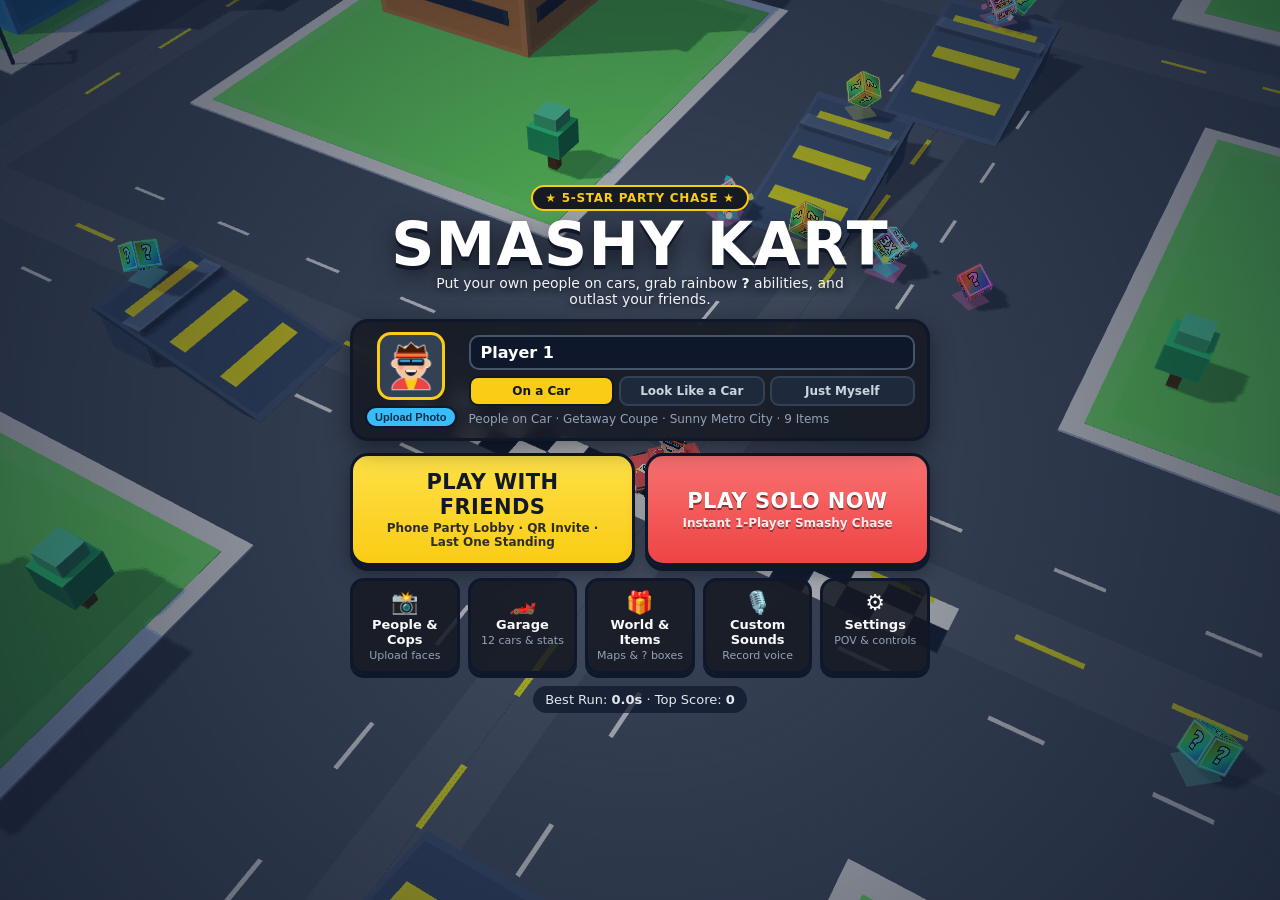
==== commit 75f573d6: "Add POV camera, Personal Settings, side-only item box, 3x Sugar Rush, Twin RPG, and 4800x4800 Airpor" ====
--- a/index.html
+++ b/index.html
@@ -19,8 +19,11 @@
   <!-- Floating 3D->2D Player Nametags & Elimination Bubbles -->
   <div id="world-labels" class="world-labels" aria-hidden="true"></div>
 
-  <!--Screen-edge Wanted Siren Vignette & Busted Danger Flash -->
+  <!-- Screen-edge Wanted Siren Vignette & Busted Danger Flash -->
   <div id="danger-vignette" class="danger-vignette hidden"></div>
+
+  <!-- Screen-edge Hyper Speed Streaks (3x Sugar Rush & POV Boost) -->
+  <div id="speed-lines" class="speed-lines hidden" aria-hidden="true"></div>
 
   <!-- ======================== IN-GAME HUD ======================== -->
   <div id="hud" class="hud hidden">
@@ -41,24 +44,26 @@
           <div class="busted-title">BOXED IN! ESCAPE!</div>
           <div class="busted-track"><div id="busted-fill" class="busted-fill"></div></div>
         </div>
-      </div>
-
-      <!-- Mario Kart Item Roulette Slot (Top Center) -->
-      <div class="item-slot-wrap">
-        <button id="hud-item-slot" class="item-slot empty" type="button" aria-label="Held ability">
-          <div id="item-slot-icon" class="item-slot-icon">?</div>
-          <div id="item-slot-name" class="item-slot-name">GET A ? BOX</div>
-          <div id="item-slot-charges" class="item-slot-charges hidden">x3</div>
-        </button>
         <div id="active-buffs" class="active-buffs"></div>
       </div>
 
       <div class="hud-right-stack">
-        <div class="score-card">
-          <div class="timer-readout" id="hud-timer">0:00.0</div>
-          <div class="score-readout"><span id="hud-score">0</span> PTS</div>
-        </div>
-        <button id="btn-pause" class="icon-btn" type="button" aria-label="Pause or Menu">✕</button>
+        <div class="hud-top-bar">
+          <div class="score-card">
+            <div class="timer-readout" id="hud-timer">0:00.0</div>
+            <div class="score-readout"><span id="hud-score">0</span> PTS</div>
+          </div>
+          <div class="hud-quick-btns">
+            <button id="btn-quick-cam" class="icon-btn" type="button" title="Switch Camera (C / V)" aria-label="Switch Camera Angle">🎥</button>
+            <button id="btn-ingame-settings" class="icon-btn" type="button" title="Personal Settings" aria-label="Open Personal Settings">⚙️</button>
+            <button id="btn-pause" class="icon-btn" type="button" title="Exit to Menu" aria-label="Pause or Menu">✕</button>
+          </div>
+        </div>
+        <div id="hud-speedo" class="hud-speedo">
+          <span id="hud-speedo-val" class="speedo-val">0</span>
+          <span class="speedo-unit">MPH</span>
+          <span id="hud-drift-spark" class="drift-spark-pill hidden">⚡ DRIFT</span>
+        </div>
       </div>
     </div>
 
@@ -99,11 +104,12 @@
         </div>
       </div>
 
-      <!-- Right-Thumb Action Buttons (Mario Kart Item + Horn/Brake) -->
+      <!-- Right-Thumb Action Buttons (Side-Only Mario Kart Mystery Box + Horn/Brake) -->
       <div class="action-cluster">
-        <button id="btn-use-item" class="use-item-btn disabled" type="button">
+        <button id="btn-use-item" class="use-item-btn disabled" type="button" aria-label="Use held ability">
           <span id="btn-use-item-icon" class="use-icon">?</span>
-          <span class="use-label">ITEM</span>
+          <span id="btn-use-item-label" class="use-label">ITEM</span>
+          <span id="btn-use-item-charges" class="use-charges hidden">x3</span>
         </button>
         <div class="mini-actions">
           <button id="btn-brake" class="mini-action-btn" type="button">BRAKE</button>
@@ -151,7 +157,7 @@
         </button>
       </div>
 
-      <!-- 4 Workshop / Customizer Buttons -->
+      <!-- 5 Workshop / Customizer Buttons -->
       <div class="workshop-grid">
         <button class="workshop-btn" type="button" data-open-modal="people-modal">
           <span class="ws-icon">📸</span>
@@ -172,6 +178,11 @@
           <span class="ws-icon">🎙️</span>
           <span class="ws-title">Custom Sounds</span>
           <span class="ws-sub">Record voice</span>
+        </button>
+        <button id="btn-home-settings" class="workshop-btn" type="button" data-open-modal="settings-modal">
+          <span class="ws-icon">⚙️</span>
+          <span class="ws-title">Settings</span>
+          <span class="ws-sub">POV &amp; controls</span>
         </button>
       </div>
 
@@ -232,6 +243,7 @@
           </div>
           <button id="btn-lobby-photo" class="arcade-btn small" type="button" data-open-modal="people-modal">Change Photo</button>
           <button id="btn-lobby-car" class="arcade-btn small" type="button" data-open-modal="garage-modal">Pick Car</button>
+          <button id="btn-lobby-settings" class="arcade-btn small cyan" type="button" data-open-modal="settings-modal">⚙️ My Settings</button>
         </div>
 
         <!-- Lobby Manager Full Control Panel (Host Only) -->
@@ -340,6 +352,10 @@
           <div class="crop-preview-stage">
             <canvas id="photo-crop-canvas" width="256" height="256"></canvas>
           </div>
+          <div class="photo-stage-bar">
+            <span class="photo-drag-hint">👆 Drag directly on photo to move · Pinch or scroll to zoom</span>
+            <button id="btn-center-photo" class="tiny-pill action" type="button">↺ Center &amp; Fit</button>
+          </div>
           <input id="photo-person-name" class="name-input full" type="text" maxlength="16" placeholder="Person's Name (e.g. Me, Jake)" />
           <div class="control-group">
             <label>Cutout Style</label>
@@ -421,6 +437,12 @@
 
         <div class="garage-col">
           <h3>Live Performance Sliders</h3>
+          <div class="preset-row garage-presets" id="garage-preset-btns">
+            <button type="button" class="preset-pill active" data-gpreset="balanced">⚖️ Balanced</button>
+            <button type="button" class="preset-pill" data-gpreset="drift">💨 Drift Pro</button>
+            <button type="button" class="preset-pill" data-gpreset="speed">🚀 Speed Demon</button>
+            <button type="button" class="preset-pill" data-gpreset="tank">🦏 Heavy Tank</button>
+          </div>
           <div class="slider-row">
             <label>Top Speed <span id="val-speed-mult">100%</span></label>
             <input id="rng-speed-mult" type="range" min="0.65" max="1.6" step="0.05" value="1.0" />
@@ -453,7 +475,7 @@
 
       <div class="garage-split">
         <div class="garage-col">
-          <h3>Map Theme (Huge 2,400x2,400 World)</h3>
+          <h3>Map Theme (Huge 4,800x4,800 World)</h3>
           <div class="seg-row" id="biome-btns">
             <button type="button" class="seg-btn active" data-biome="city">🏙️ Metro City</button>
             <button type="button" class="seg-btn" data-biome="desert">🌵 Desert Canyon</button>
@@ -481,14 +503,15 @@
             <label>Camera View</label>
             <div class="seg-row" id="camera-mode-btns">
               <button type="button" class="seg-btn active" data-cam="smashy">Smashy Overhead</button>
-              <button type="button" class="seg-btn" data-cam="chase">Behind Chase Cam</button>
+              <button type="button" class="seg-btn" data-cam="chase">Behind Chase</button>
+              <button type="button" class="seg-btn" data-cam="pov">First-Person POV</button>
             </div>
           </div>
 
           <div class="control-group">
             <label>Phone Steering Style</label>
             <div class="seg-row" id="touch-style-btns">
-              <button type="button" class="seg-btn active" data-touch="split">Left / Right Tap (Smashy)</button>
+              <button type="button" class="seg-btn active" data-touch="split">Left / Right Tap</button>
               <button type="button" class="seg-btn" data-touch="joystick">Thumb Joystick</button>
             </div>
           </div>
@@ -502,8 +525,72 @@
     </div>
   </div>
 
+  <!-- ======================== PERSONAL SETTINGS MODAL ======================== -->
+  <div id="settings-modal" class="modal-backdrop settings-backdrop hidden">
+    <div class="modal-panel">
+      <div class="modal-header">
+        <h2>⚙️ Personal Settings</h2>
+        <button class="close-modal-btn" type="button" data-close-modal="settings-modal">Done</button>
+      </div>
+      <p class="modal-lead">Tune your own camera angle, POV field-of-view, steering feel, and HUD — works live mid-chase and in any Party Lobby!</p>
+
+      <div class="settings-stack">
+        <div class="settings-card">
+          <div class="settings-label-row">
+            <label class="settings-heading">Camera Angle</label>
+            <span class="settings-shortcut-hint">Keys: C / V or 🎥</span>
+          </div>
+          <div class="seg-row" id="settings-cam-btns">
+            <button type="button" class="seg-btn active" data-cam="smashy">Smashy Overhead</button>
+            <button type="button" class="seg-btn" data-cam="chase">Behind Chase</button>
+            <button type="button" class="seg-btn" data-cam="pov">First-Person POV</button>
+          </div>
+          <div class="slider-row">
+            <label>POV Field of View <span id="val-pov-fov">76°</span></label>
+            <input id="rng-pov-fov" type="range" min="62" max="92" step="1" value="76" />
+          </div>
+        </div>
+
+        <div class="settings-card">
+          <label class="settings-heading">Controls &amp; Steering</label>
+          <div class="seg-row" id="settings-touch-btns">
+            <button type="button" class="seg-btn active" data-touch="split">Left / Right Tap</button>
+            <button type="button" class="seg-btn" data-touch="joystick">Thumb Joystick</button>
+          </div>
+          <div class="slider-row">
+            <label>Steering Sensitivity <span id="val-steer-sens">100%</span></label>
+            <input id="rng-steer-sens" type="range" min="0.7" max="1.4" step="0.05" value="1.0" />
+          </div>
+        </div>
+
+        <div class="settings-card">
+          <label class="settings-heading">Audio &amp; HUD Display</label>
+          <div class="slider-row">
+            <label>Master Sound Volume <span id="val-settings-vol">85%</span></label>
+            <input id="rng-settings-vol" type="range" min="0" max="1" step="0.05" value="0.85" />
+          </div>
+          <div class="settings-toggles">
+            <label class="switch-row">
+              <input id="chk-show-speedo" type="checkbox" checked />
+              <span>Show Speedometer &amp; Drift Spark Gauge</span>
+            </label>
+            <label class="switch-row">
+              <input id="chk-show-quickcam" type="checkbox" checked />
+              <span>Show Quick Camera Button (🎥) in HUD</span>
+            </label>
+          </div>
+        </div>
+
+        <div class="settings-footer-row">
+          <button id="btn-settings-voice-studio" class="arcade-btn small cyan" type="button">🎙️ Open Custom Voice Studio</button>
+          <button id="btn-reset-personal-settings" class="arcade-btn small dark" type="button">↺ Reset Defaults</button>
+        </div>
+      </div>
+    </div>
+  </div>
+
   <!-- ======================== CUSTOM SOUND STUDIO MODAL ======================== -->
-  <div id="sound-modal" class="modal-backdrop hidden">
+  <div id="sound-modal" class="modal-backdrop sound-backdrop hidden">
     <div class="modal-panel">
       <div class="modal-header">
         <h2>Custom Voice &amp; Sound Studio</h2>
--- a/styles.css
+++ b/styles.css
@@ -63,23 +63,23 @@
   transform: translate(-50%, -100%);
   display: flex;
   align-items: center;
-  gap: 5px;
-  padding: 3px 9px;
+  gap: 4px;
+  padding: 2px 8px;
   border-radius: 999px;
-  background: rgba(15, 23, 42, 0.86);
-  border: 2.5px solid var(--gold);
+  background: rgba(15, 23, 42, 0.84);
+  border: 2px solid var(--gold);
   color: #fff;
-  font-size: 12.5px;
+  font-size: 12px;
   font-weight: 800;
   white-space: nowrap;
-  box-shadow: 0 3px 10px rgba(0, 0, 0, 0.5);
+  box-shadow: 0 2px 8px rgba(0, 0, 0, 0.48);
 }
 
 .player-tag.offscreen {
-  transform: translate(-50%, -50%);
-  background: rgba(15, 23, 42, 0.94);
-  padding: 4px 10px 4px 7px;
-  box-shadow: 0 4px 14px rgba(0, 0, 0, 0.65);
+  background: rgba(15, 23, 42, 0.9);
+  padding: 3px 8px 3px 6px;
+  font-size: 11.5px;
+  box-shadow: 0 3px 10px rgba(0, 0, 0, 0.6);
 }
 
 .player-tag img {
@@ -126,6 +126,43 @@
 @keyframes sirenPulse {
   0% { box-shadow: inset 0 0 65px rgba(239, 68, 68, 0.58); }
   100% { box-shadow: inset 0 0 65px rgba(59, 130, 246, 0.58); }
+}
+
+/* Radial Screen-Edge Neon Speed Streaks (Center 75% stays 100% crystal-clear!) */
+.speed-lines {
+  position: fixed;
+  inset: 0;
+  pointer-events: none;
+  z-index: 4;
+  background:
+    radial-gradient(circle at center, transparent 62%, rgba(56, 189, 248, 0.22) 86%, rgba(250, 204, 21, 0.34) 100%),
+    repeating-conic-gradient(
+      from 0deg at 50% 50%,
+      rgba(255, 255, 255, 0.26) 0deg 1.4deg,
+      transparent 1.4deg 9deg,
+      rgba(56, 189, 248, 0.22) 9deg 10.2deg,
+      transparent 10.2deg 18deg
+    );
+  -webkit-mask-image: radial-gradient(circle at center, transparent 58%, rgba(0, 0, 0, 0.35) 74%, rgba(0, 0, 0, 0.96) 96%);
+  mask-image: radial-gradient(circle at center, transparent 58%, rgba(0, 0, 0, 0.35) 74%, rgba(0, 0, 0, 0.96) 96%);
+  animation: speedStreakPulse 0.16s infinite alternate;
+}
+
+.speed-lines.sugar-mode {
+  background:
+    radial-gradient(circle at center, transparent 60%, rgba(244, 114, 182, 0.32) 84%, rgba(56, 189, 248, 0.42) 100%),
+    repeating-conic-gradient(
+      from 4deg at 50% 50%,
+      rgba(244, 114, 182, 0.38) 0deg 1.6deg,
+      transparent 1.6deg 8deg,
+      rgba(56, 189, 248, 0.34) 8deg 9.5deg,
+      transparent 9.5deg 16deg
+    );
+}
+
+@keyframes speedStreakPulse {
+  0% { opacity: 0.72; transform: scale(1); }
+  100% { opacity: 1; transform: scale(1.025); }
 }
 
 /* ======================== TACTILE ARCADE BUTTONS ======================== */
@@ -374,11 +411,17 @@
 
 .workshop-grid {
   display: grid;
-  grid-template-columns: repeat(4, 1fr);
-  gap: 8px;
-}
-
-@media (max-width: 460px) {
+  grid-template-columns: repeat(5, 1fr);
+  gap: 8px;
+}
+
+@media (max-width: 580px) {
+  .workshop-grid {
+    grid-template-columns: repeat(3, 1fr);
+  }
+}
+
+@media (max-width: 375px) {
   .workshop-grid {
     grid-template-columns: repeat(2, 1fr);
   }
@@ -535,76 +578,12 @@
   background: var(--gold);
 }
 
-/* Mario Kart Roulette Slot */
-.item-slot-wrap {
-  display: flex;
-  flex-direction: column;
-  align-items: center;
+/* Active Buffs under Left Stack (Top-Center 100% Unobstructed!) */
+.active-buffs {
+  display: flex;
+  flex-wrap: wrap;
   gap: 4px;
-  pointer-events: auto;
-}
-
-.item-slot {
-  position: relative;
-  width: 78px;
-  height: 78px;
-  border-radius: 18px;
-  border: 4px solid var(--gold);
-  background: radial-gradient(circle, #1e293b 0%, #0f172a 100%);
-  box-shadow: 0 5px 0 #0f172a, 0 8px 20px rgba(0, 0, 0, 0.5);
-  color: #fff;
-  display: flex;
-  flex-direction: column;
-  align-items: center;
-  justify-content: center;
-  cursor: pointer;
-  padding: 4px;
-}
-
-.item-slot.empty {
-  border-color: #64748b;
-  opacity: 0.85;
-}
-
-.item-slot.spinning {
-  border-color: var(--cyan);
-  animation: slotPulse 0.14s infinite alternate;
-}
-
-@keyframes slotPulse {
-  from { transform: scale(0.97); }
-  to { transform: scale(1.05); }
-}
-
-.item-slot-icon {
-  font-size: 32px;
-  line-height: 1;
-}
-
-.item-slot-name {
-  font-size: 9.5px;
-  font-weight: 900;
-  margin-top: 3px;
-  text-align: center;
-  color: var(--gold);
-}
-
-.item-slot-charges {
-  position: absolute;
-  top: -7px;
-  right: -7px;
-  background: var(--red);
-  border: 2px solid #fff;
-  color: #fff;
-  font-size: 12px;
-  font-weight: 900;
-  padding: 1px 6px;
-  border-radius: 999px;
-}
-
-.active-buffs {
-  display: flex;
-  gap: 4px;
+  max-width: 210px;
 }
 
 .buff-chip {
@@ -612,28 +591,50 @@
   color: #0f172a;
   font-size: 11px;
   font-weight: 900;
-  padding: 2px 7px;
+  padding: 2px 8px;
   border-radius: 999px;
   border: 2px solid #0f172a;
+  box-shadow: 0 2px 6px rgba(0, 0, 0, 0.35);
+}
+
+.buff-chip.sugar {
+  background: linear-gradient(135deg, #f472b6 0%, #38bdf8 100%);
+  color: #ffffff;
+  border-color: #ffffff;
+  text-shadow: 0 1px 2px rgba(15, 23, 42, 0.75);
+  box-shadow: 0 0 12px rgba(244, 114, 182, 0.75);
+}
+
+.hud-top-bar {
+  display: flex;
+  align-items: center;
+  gap: 6px;
+}
+
+.hud-quick-btns {
+  display: flex;
+  align-items: center;
+  gap: 5px;
 }
 
 .score-card {
   background: rgba(15, 23, 42, 0.84);
   border: 2.5px solid #0f172a;
   border-radius: 12px;
-  padding: 5px 11px;
+  padding: 4px 10px;
   text-align: right;
 }
 
 .timer-readout {
-  font-size: 20px;
+  font-size: 19px;
   font-weight: 900;
   color: #fff;
+  line-height: 1.05;
   font-variant-numeric: tabular-nums;
 }
 
 .score-readout {
-  font-size: 12px;
+  font-size: 11.5px;
   font-weight: 800;
   color: var(--gold);
   font-variant-numeric: tabular-nums;
@@ -649,7 +650,77 @@
   color: #fff;
   font-size: 18px;
   font-weight: 900;
+  display: inline-flex;
+  align-items: center;
+  justify-content: center;
+  padding: 0;
+  box-shadow: 0 3px 0 #0f172a;
   cursor: pointer;
+  transition: transform 0.07s ease, border-color 0.15s ease, box-shadow 0.15s ease;
+}
+
+.icon-btn:active {
+  transform: translateY(2px);
+  box-shadow: 0 1px 0 #0f172a;
+}
+
+.icon-btn.pov-active {
+  border-color: var(--cyan);
+  box-shadow: 0 3px 0 #0f172a, 0 0 10px rgba(56, 189, 248, 0.55);
+}
+
+.hud-speedo {
+  display: inline-flex;
+  align-items: baseline;
+  gap: 4px;
+  background: rgba(15, 23, 42, 0.84);
+  border: 2px solid #0f172a;
+  border-radius: 11px;
+  padding: 3px 10px;
+  font-variant-numeric: tabular-nums;
+  box-shadow: 0 3px 8px rgba(0, 0, 0, 0.32);
+}
+
+.hud-speedo.sugar-speed {
+  border-color: #f472b6;
+  box-shadow: 0 0 14px rgba(244, 114, 182, 0.65);
+}
+
+.speedo-val {
+  font-size: 17px;
+  font-weight: 900;
+  color: #f8fafc;
+  line-height: 1.1;
+}
+
+.speedo-unit {
+  font-size: 10px;
+  font-weight: 800;
+  color: #94a3b8;
+  letter-spacing: 0.04em;
+}
+
+.drift-spark-pill {
+  align-self: center;
+  margin-left: 4px;
+  padding: 1px 6px;
+  border-radius: 999px;
+  font-size: 10px;
+  font-weight: 900;
+  letter-spacing: 0.03em;
+  border: 1.5px solid #0f172a;
+}
+
+.drift-spark-pill.tier-1 {
+  background: #38bdf8;
+  color: #082f49;
+  box-shadow: 0 0 8px rgba(56, 189, 248, 0.78);
+}
+
+.drift-spark-pill.tier-2 {
+  background: linear-gradient(90deg, #fde047 0%, #f97316 100%);
+  color: #0f172a;
+  box-shadow: 0 0 10px rgba(249, 115, 22, 0.9);
 }
 
 /* Multiplayer Live Survivor Strip */
@@ -687,15 +758,23 @@
 }
 
 .chaos-toast {
-  align-self: center;
-  background: rgba(15, 23, 42, 0.9);
-  border: 2.5px solid var(--gold);
-  color: #fff;
-  padding: 7px 16px;
+  position: fixed;
+  top: calc(max(10px, env(safe-area-inset-top)) + 86px);
+  right: max(12px, env(safe-area-inset-right));
+  max-width: min(260px, 68vw);
+  background: rgba(15, 23, 42, 0.82);
+  backdrop-filter: blur(4px);
+  border: 1.5px solid rgba(250, 204, 21, 0.75);
+  color: #f8fafc;
+  padding: 4px 10px;
   border-radius: 999px;
-  font-size: 15px;
-  font-weight: 900;
-  box-shadow: 0 6px 20px rgba(0, 0, 0, 0.45);
+  font-size: 11.5px;
+  font-weight: 800;
+  white-space: nowrap;
+  overflow: hidden;
+  text-overflow: ellipsis;
+  box-shadow: 0 4px 12px rgba(0, 0, 0, 0.35);
+  pointer-events: none;
 }
 
 .countdown-banner {
@@ -810,7 +889,7 @@
   transform: translate(-50%, -50%);
 }
 
-/* Right-side Action Cluster */
+/* Right-side Side-Only Mario Kart Mystery Box Ability Button */
 .action-cluster {
   position: absolute;
   right: max(18px, env(safe-area-inset-right));
@@ -823,30 +902,93 @@
 }
 
 .use-item-btn {
-  width: 84px;
-  height: 84px;
-  border-radius: 50%;
+  position: relative;
+  width: 88px;
+  height: 88px;
+  border-radius: 20px;
   border: 4px solid #0f172a;
   background: linear-gradient(180deg, #fde047 0%, #f59e0b 100%);
-  box-shadow: 0 5px 0 #0f172a, 0 8px 20px rgba(0, 0, 0, 0.45);
+  box-shadow: 0 5px 0 #0f172a, 0 8px 22px rgba(0, 0, 0, 0.48);
   color: #0f172a;
   font-family: inherit;
+  padding: 4px;
   display: flex;
   flex-direction: column;
   align-items: center;
   justify-content: center;
   cursor: pointer;
+  transition: transform 0.08s ease, box-shadow 0.14s ease, border-color 0.14s ease;
+}
+
+.use-item-btn:active:not(.disabled) {
+  transform: translateY(3px) scale(0.97);
+  box-shadow: 0 2px 0 #0f172a;
 }
 
 .use-item-btn.disabled {
-  background: rgba(30, 41, 59, 0.65);
-  color: rgba(255, 255, 255, 0.45);
-  border-color: rgba(255, 255, 255, 0.25);
+  background: rgba(30, 41, 59, 0.58);
+  color: rgba(248, 250, 252, 0.46);
+  border-color: rgba(148, 163, 184, 0.34);
   box-shadow: none;
 }
 
-.use-icon { font-size: 30px; line-height: 1; }
-.use-label { font-size: 11px; font-weight: 900; margin-top: 2px; }
+.use-item-btn.spinning {
+  background: radial-gradient(circle, #1e293b 0%, #0f172a 100%);
+  color: #ffffff;
+  animation: mysteryBoxPulse 0.15s infinite alternate, mysteryRainbowGlow 0.9s linear infinite;
+}
+
+.use-item-btn.sugar-glow {
+  background: linear-gradient(135deg, #f472b6 0%, #ec4899 52%, #38bdf8 100%);
+  color: #ffffff;
+  border-color: #fdf2f8;
+  text-shadow: 0 1px 2px rgba(15, 23, 42, 0.65);
+  box-shadow: 0 5px 0 #831843, 0 0 22px rgba(244, 114, 182, 0.9);
+}
+
+.use-item-btn.locked-pop {
+  transform: scale(1.1);
+  border-color: #ffffff;
+  box-shadow: 0 0 24px rgba(250, 204, 21, 0.95), 0 0 14px rgba(244, 114, 182, 0.72), 0 5px 0 #0f172a;
+}
+
+@keyframes mysteryBoxPulse {
+  from { transform: scale(0.96); }
+  to { transform: scale(1.04); }
+}
+
+@keyframes mysteryRainbowGlow {
+  0%   { border-color: #38bdf8; box-shadow: 0 0 18px rgba(56, 189, 248, 0.82), 0 4px 0 #0f172a; }
+  33%  { border-color: #f472b6; box-shadow: 0 0 18px rgba(244, 114, 182, 0.82), 0 4px 0 #0f172a; }
+  66%  { border-color: #facc15; box-shadow: 0 0 18px rgba(250, 204, 21, 0.85), 0 4px 0 #0f172a; }
+  100% { border-color: #4ade80; box-shadow: 0 0 18px rgba(74, 222, 128, 0.82), 0 4px 0 #0f172a; }
+}
+
+.use-icon { font-size: 32px; line-height: 1; }
+.use-label {
+  font-size: 10px;
+  font-weight: 900;
+  margin-top: 4px;
+  letter-spacing: 0.03em;
+  max-width: 78px;
+  overflow: hidden;
+  text-overflow: ellipsis;
+  white-space: nowrap;
+}
+
+.use-charges {
+  position: absolute;
+  top: -7px;
+  right: -7px;
+  background: var(--red);
+  border: 2px solid #ffffff;
+  color: #ffffff;
+  font-size: 12px;
+  font-weight: 900;
+  padding: 1px 7px;
+  border-radius: 999px;
+  box-shadow: 0 2px 8px rgba(0, 0, 0, 0.5);
+}
 
 .mini-actions {
   display: flex;
@@ -880,6 +1022,24 @@
   padding: max(12px, env(safe-area-inset-top)) 12px max(12px, env(safe-area-inset-bottom));
   overflow-y: auto;
   touch-action: pan-y;
+}
+
+#people-modal,
+#garage-modal,
+#world-modal {
+  z-index: 31;
+}
+
+.settings-backdrop {
+  z-index: 33;
+}
+
+.sound-backdrop {
+  z-index: 35;
+}
+
+#gameover-modal {
+  z-index: 36;
 }
 
 .modal-panel {
@@ -1321,6 +1481,25 @@
   color: #fff;
 }
 
+.tiny-pill.edit-pill {
+  background: rgba(56, 189, 248, 0.18);
+  border-color: var(--cyan);
+  color: #e0f2fe;
+}
+
+.tiny-pill.action {
+  background: #1e293b;
+  border-color: var(--gold);
+  color: var(--gold);
+  padding: 4px 9px;
+  font-size: 11px;
+  flex-shrink: 0;
+}
+
+.person-card-actions {
+  flex-wrap: wrap;
+}
+
 .photo-editor-box {
   background: #141a24;
   border: 2px solid var(--gold);
@@ -1340,9 +1519,35 @@
 }
 
 #photo-crop-canvas {
-  width: 170px;
-  height: 170px;
+  width: 184px;
+  height: 184px;
   border-radius: 10px;
+  cursor: grab;
+  touch-action: none;
+  user-select: none;
+  -webkit-user-select: none;
+}
+
+#photo-crop-canvas.dragging {
+  cursor: grabbing;
+}
+
+.photo-stage-bar {
+  display: flex;
+  align-items: center;
+  justify-content: space-between;
+  gap: 8px;
+  background: rgba(15, 23, 42, 0.72);
+  border: 1px solid #293548;
+  border-radius: 9px;
+  padding: 5px 8px;
+}
+
+.photo-drag-hint {
+  font-size: 11.5px;
+  font-weight: 700;
+  color: #cbd5e1;
+  line-height: 1.25;
 }
 
 /* Garage & World Controls */
@@ -1416,6 +1621,104 @@
 .veh-name { font-size: 13px; font-weight: 900; }
 .veh-stats { font-size: 11px; color: #94a3b8; margin-top: 2px; }
 
+.veh-bars {
+  margin-top: 6px;
+  display: flex;
+  flex-direction: column;
+  gap: 3px;
+}
+
+.veh-bar-row {
+  display: flex;
+  align-items: center;
+  gap: 5px;
+  font-size: 9.5px;
+  font-weight: 800;
+  color: #94a3b8;
+}
+
+.veh-bar-lbl {
+  width: 22px;
+  flex-shrink: 0;
+}
+
+.veh-bar-track {
+  flex: 1;
+  height: 5px;
+  background: #0f172a;
+  border-radius: 999px;
+  overflow: hidden;
+}
+
+.veh-bar-fill {
+  height: 100%;
+  border-radius: 999px;
+  background: var(--gold);
+}
+
+.veh-bar-fill.hdl { background: var(--cyan); }
+.veh-bar-fill.hp  { background: var(--green); }
+
+.garage-presets {
+  margin-bottom: 10px;
+}
+
+/* Personal Settings Modal */
+.settings-stack {
+  display: flex;
+  flex-direction: column;
+  gap: 10px;
+}
+
+.settings-card {
+  background: #141a24;
+  border: 2px solid var(--panel-border);
+  border-radius: 14px;
+  padding: 11px 12px;
+  display: flex;
+  flex-direction: column;
+  gap: 6px;
+}
+
+.settings-label-row {
+  display: flex;
+  align-items: center;
+  justify-content: space-between;
+  gap: 8px;
+}
+
+.settings-heading {
+  font-size: 14px;
+  font-weight: 900;
+  color: var(--gold);
+}
+
+.settings-shortcut-hint {
+  font-size: 11px;
+  font-weight: 800;
+  color: var(--cyan);
+  background: rgba(56, 189, 248, 0.14);
+  border: 1px solid rgba(56, 189, 248, 0.45);
+  border-radius: 999px;
+  padding: 2px 8px;
+}
+
+.settings-toggles {
+  display: flex;
+  flex-direction: column;
+  gap: 6px;
+  padding-top: 4px;
+}
+
+.settings-footer-row {
+  display: flex;
+  align-items: center;
+  justify-content: space-between;
+  gap: 8px;
+  flex-wrap: wrap;
+  padding-top: 2px;
+}
+
 .color-picker-row {
   display: flex;
   gap: 14px;
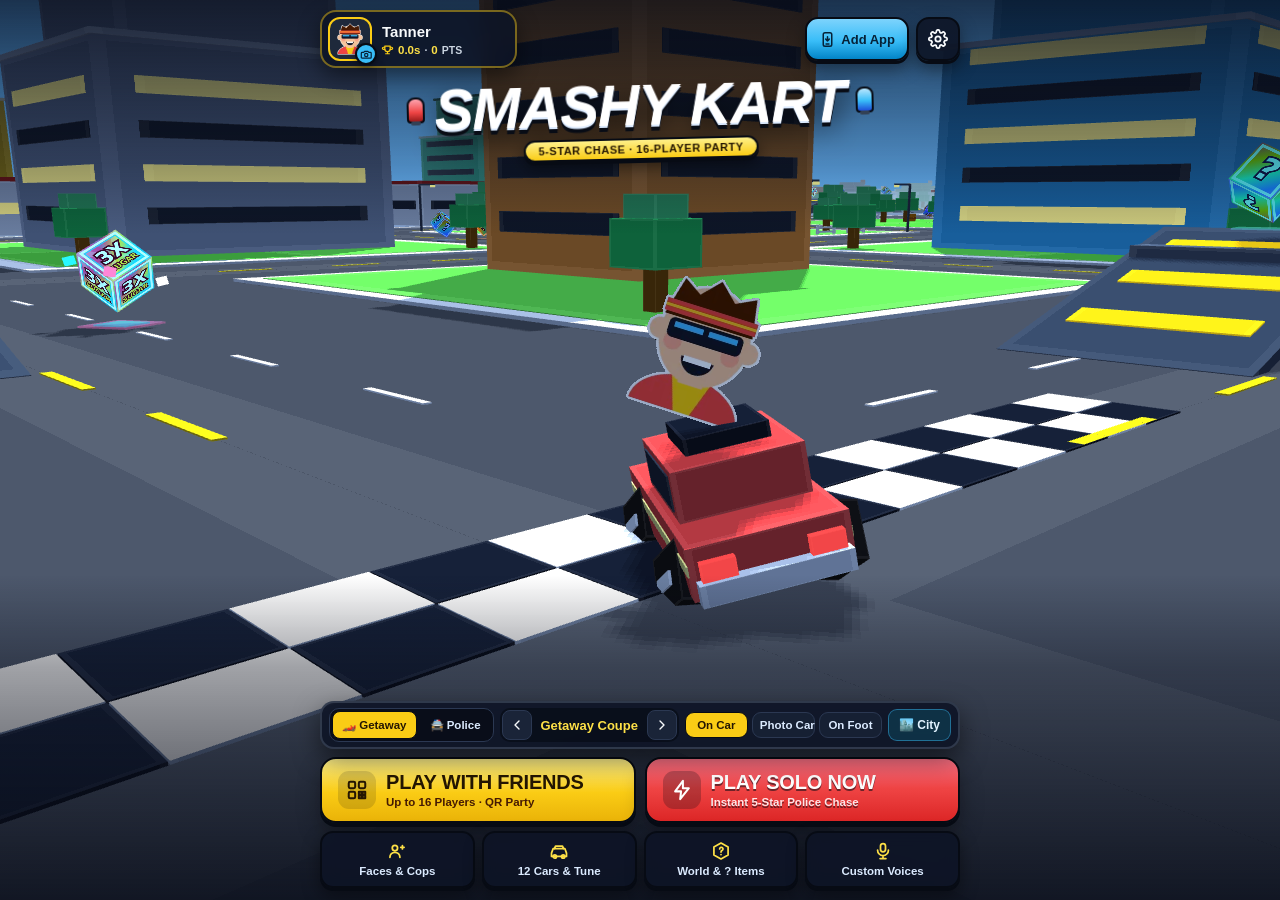
==== commit 525ecec5: "Ship Smashy Kart v3: Home App, 12-car POV, Claw HUD, Keybinds, 0.1-1000% Drop Odds & Playable Cop He" ====
--- a/index.html
+++ b/index.html
@@ -3,12 +3,15 @@
 <head>
   <meta charset="UTF-8" />
   <meta name="viewport" content="width=device-width, initial-scale=1.0, maximum-scale=1.0, user-scalable=no, viewport-fit=cover" />
+  <meta name="mobile-web-app-capable" content="yes" />
   <meta name="apple-mobile-web-app-capable" content="yes" />
+  <meta name="apple-mobile-web-app-title" content="Smashy Kart" />
   <meta name="apple-mobile-web-app-status-bar-style" content="black-translucent" />
-  <meta name="theme-color" content="#161a22" />
+  <meta name="theme-color" content="#0d142e" />
   <title>Smashy Kart: Wanted</title>
+  <link rel="icon" type="image/png" sizes="192x192" href="./icon-192.png" />
   <link rel="icon" type="image/svg+xml" href="./icon.svg" />
-  <link rel="apple-touch-icon" href="./icon.svg" />
+  <link rel="apple-touch-icon" sizes="180x180" href="./icon-180.png" />
   <link rel="manifest" href="./manifest.webmanifest" />
   <link rel="stylesheet" href="./styles.css" />
 </head>
@@ -37,13 +40,14 @@
           <span class="star">★</span>
         </div>
         <div class="hp-pill">
-          <span class="hp-label">CAR</span>
+          <span id="hud-hp-label" class="hp-label">CAR</span>
           <div class="hp-track"><div id="hp-fill" class="hp-fill"></div></div>
         </div>
         <div id="busted-alert" class="busted-alert hidden">
           <div class="busted-title">BOXED IN! ESCAPE!</div>
           <div class="busted-track"><div id="busted-fill" class="busted-fill"></div></div>
         </div>
+        <canvas id="hud-minimap" class="hud-minimap" width="112" height="112" aria-label="Live GPS radar minimap"></canvas>
         <div id="active-buffs" class="active-buffs"></div>
       </div>
 
@@ -54,15 +58,33 @@
             <div class="score-readout"><span id="hud-score">0</span> PTS</div>
           </div>
           <div class="hud-quick-btns">
-            <button id="btn-quick-cam" class="icon-btn" type="button" title="Switch Camera (C / V)" aria-label="Switch Camera Angle">🎥</button>
-            <button id="btn-ingame-settings" class="icon-btn" type="button" title="Personal Settings" aria-label="Open Personal Settings">⚙️</button>
-            <button id="btn-pause" class="icon-btn" type="button" title="Exit to Menu" aria-label="Pause or Menu">✕</button>
-          </div>
-        </div>
-        <div id="hud-speedo" class="hud-speedo">
-          <span id="hud-speedo-val" class="speedo-val">0</span>
-          <span class="speedo-unit">MPH</span>
-          <span id="hud-drift-spark" class="drift-spark-pill hidden">⚡ DRIFT</span>
+            <button id="btn-quick-cam" class="icon-btn has-keycap" type="button" title="Switch Camera" aria-label="Switch Camera Angle">
+              <svg class="ui-svg" viewBox="0 0 24 24" aria-hidden="true">
+                <rect x="2.5" y="6.5" width="13" height="11" rx="2.5" />
+                <path d="M15.5 10.5l5-3v9l-5-3z" />
+              </svg>
+              <kbd id="keycap-cam" class="hud-keycap corner-cap">C</kbd>
+            </button>
+            <button id="btn-ingame-settings" class="icon-btn" type="button" title="Personal Settings" aria-label="Open Personal Settings">
+              <svg class="ui-svg" viewBox="0 0 24 24" aria-hidden="true">
+                <circle cx="12" cy="12" r="3.2" />
+                <path d="M19.4 15a1.65 1.65 0 00.33 1.82l.06.06a2 2 0 01-2.83 2.83l-.06-.06a1.65 1.65 0 00-1.82-.33 1.65 1.65 0 00-1 1.51V21a2 2 0 01-4 0v-.09a1.65 1.65 0 00-1-1.51 1.65 1.65 0 00-1.82.33l-.06.06a2 2 0 01-2.83-2.83l.06-.06a1.65 1.65 0 00.33-1.82 1.65 1.65 0 00-1.51-1H3a2 2 0 010-4h.09a1.65 1.65 0 001.51-1 1.65 1.65 0 00-.33-1.82l-.06-.06a2 2 0 012.83-2.83l.06.06a1.65 1.65 0 001.82.33h.08a1.65 1.65 0 001-1.51V3a2 2 0 014 0v.09a1.65 1.65 0 001 1.51h.08a1.65 1.65 0 001.82-.33l.06-.06a2 2 0 012.83 2.83l-.06.06a1.65 1.65 0 00-.33 1.82v.08a1.65 1.65 0 001.51 1H21a2 2 0 010 4h-.09a1.65 1.65 0 00-1.51 1z" />
+              </svg>
+            </button>
+            <button id="btn-pause" class="icon-btn" type="button" title="Exit to Menu" aria-label="Pause or Menu">
+              <svg class="ui-svg" viewBox="0 0 24 24" aria-hidden="true">
+                <path d="M18 6L6 18M6 6l12 12" />
+              </svg>
+            </button>
+          </div>
+        </div>
+        <div class="hud-telemetry-row">
+          <div id="hud-fps" class="hud-fps hidden">60 FPS</div>
+          <div id="hud-speedo" class="hud-speedo">
+            <span id="hud-speedo-val" class="speedo-val">0</span>
+            <span id="hud-speedo-unit" class="speedo-unit">MPH</span>
+            <span id="hud-drift-spark" class="drift-spark-pill hidden">⚡ DRIFT</span>
+          </div>
         </div>
       </div>
     </div>
@@ -85,108 +107,329 @@
       <button id="btn-next-spectate" class="arcade-btn small cyan" type="button">Switch Camera</button>
     </div>
 
-    <!-- Mobile & Touch Controls -->
+    <!-- Customizable Mobile, Claw & Desktop HUD Controls -->
     <div id="touch-controls" class="touch-controls">
-      <!-- Split-screen Smashy Road steering zones -->
+      <!-- Invisible/Subtle Split-Screen Tap Zones (active when touchStyle === 'split') -->
       <div id="split-steer" class="split-steer">
         <div id="steer-left-zone" class="steer-zone left">
-          <span class="steer-hint">◀</span>
+          <span class="steer-hint" aria-hidden="true">◀</span>
         </div>
         <div id="steer-right-zone" class="steer-zone right">
-          <span class="steer-hint">▶</span>
-        </div>
-      </div>
-
-      <!-- Optional Thumb Joystick -->
-      <div id="joystick-zone" class="joystick-zone hidden">
+          <span class="steer-hint" aria-hidden="true">▶</span>
+        </div>
+      </div>
+
+      <!-- 1. Steer Left Widget -->
+      <div id="hud-widget-steerLeft" class="hud-widget" data-hud-widget="steerLeft" data-hud-label="Steer Left" style="left: 10%; top: 84%;">
+        <button id="btn-steer-left" class="hud-pad-btn" type="button" aria-label="Steer Left">
+          <svg class="hud-svg" viewBox="0 0 24 24" aria-hidden="true">
+            <path d="M14.5 6.5L8.5 12l6 5.5" />
+          </svg>
+          <kbd id="keycap-steerLeft" class="hud-keycap">A</kbd>
+        </button>
+      </div>
+
+      <!-- 2. Steer Right Widget -->
+      <div id="hud-widget-steerRight" class="hud-widget" data-hud-widget="steerRight" data-hud-label="Steer Right" style="left: 24%; top: 84%;">
+        <button id="btn-steer-right" class="hud-pad-btn" type="button" aria-label="Steer Right">
+          <svg class="hud-svg" viewBox="0 0 24 24" aria-hidden="true">
+            <path d="M9.5 6.5l6 5.5-6 5.5" />
+          </svg>
+          <kbd id="keycap-steerRight" class="hud-keycap">D</kbd>
+        </button>
+      </div>
+
+      <!-- 3. Thumb Joystick Widget -->
+      <div id="joystick-zone" class="hud-widget joystick-zone hidden" data-hud-widget="joystick" data-hud-label="Joystick" style="left: 15%; top: 80%;">
         <div id="joystick-base" class="joystick-base">
           <div id="joystick-stick" class="joystick-stick"></div>
         </div>
       </div>
 
-      <!-- Right-Thumb Action Buttons (Side-Only Mario Kart Mystery Box + Horn/Brake) -->
-      <div class="action-cluster">
+      <!-- 4. High-Contrast Tactile Brake / Drift Pedal Widget -->
+      <div id="hud-widget-brake" class="hud-widget" data-hud-widget="brake" data-hud-label="Brake / Drift" style="left: 74%; top: 86%;">
+        <button id="btn-brake" class="brake-pedal-btn" type="button" aria-label="Brake and Drift">
+          <span class="pedal-treads" aria-hidden="true"></span>
+          <span class="pedal-title">BRAKE</span>
+          <span class="pedal-sub">DRIFT</span>
+          <kbd id="keycap-brake" class="hud-keycap">S</kbd>
+        </button>
+      </div>
+
+      <!-- 5. Manual Gas Pedal Widget (shown when Auto-Accelerate is unchecked or in HUD Editor) -->
+      <div id="hud-widget-gas" class="hud-widget hidden" data-hud-widget="gas" data-hud-label="Gas Pedal" style="left: 89%; top: 86%;">
+        <button id="btn-gas" class="gas-pedal-btn" type="button" aria-label="Accelerate Gas Pedal">
+          <span class="pedal-treads" aria-hidden="true"></span>
+          <span class="pedal-title">GAS</span>
+          <span class="pedal-sub">DRIVE</span>
+          <kbd id="keycap-gas" class="hud-keycap">W</kbd>
+        </button>
+      </div>
+
+      <!-- 6. Side Mystery Box Item Button Widget -->
+      <div id="hud-widget-useItem" class="hud-widget" data-hud-widget="useItem" data-hud-label="Use Item" style="left: 88%; top: 65%;">
         <button id="btn-use-item" class="use-item-btn disabled" type="button" aria-label="Use held ability">
           <span id="btn-use-item-icon" class="use-icon">?</span>
           <span id="btn-use-item-label" class="use-label">ITEM</span>
           <span id="btn-use-item-charges" class="use-charges hidden">x3</span>
-        </button>
-        <div class="mini-actions">
-          <button id="btn-brake" class="mini-action-btn" type="button">BRAKE</button>
-          <button id="btn-horn" class="mini-action-btn horn" type="button">📢</button>
-        </div>
+          <kbd id="keycap-useItem" class="hud-keycap">SPACE</kbd>
+        </button>
+      </div>
+
+      <!-- 7. Horn / Shockwave Taunt Widget -->
+      <div id="hud-widget-horn" class="hud-widget" data-hud-widget="horn" data-hud-label="Horn" style="left: 62%; top: 88%;">
+        <button id="btn-horn" class="horn-btn" type="button" aria-label="Honk Horn">
+          <svg class="hud-svg horn-svg" viewBox="0 0 24 24" aria-hidden="true">
+            <path d="M11 5.5L6.5 9H3.5v6h3L11 18.5v-13z" />
+            <path d="M15.5 9a4.5 4.5 0 010 6" />
+            <path d="M18.5 6.5a8 8 0 010 11" />
+          </svg>
+          <kbd id="keycap-horn" class="hud-keycap">H</kbd>
+        </button>
       </div>
     </div>
   </div>
 
-  <!-- ======================== HOME / TITLE SCREEN ======================== -->
+  <!-- ======================== FULL-SCREEN HUD LAYOUT EDITOR ======================== -->
+  <div id="hud-layout-editor" class="hud-layout-editor hidden" role="dialog" aria-label="HUD Button Layout Editor">
+    <div class="hud-editor-grid-bg" aria-hidden="true"></div>
+    <div id="hud-editor-toolbar" class="hud-editor-toolbar">
+      <div class="hud-editor-head">
+        <strong class="hud-editor-title">DRAG ANY BUTTON TO REPOSITION</strong>
+        <span id="hud-editor-selected-name" class="hud-editor-selected">Brake / Drift Pedal</span>
+      </div>
+
+      <div class="seg-row tight" id="hud-preset-btns">
+        <button type="button" class="seg-btn active" data-hpreset="thumbs">👍 Thumbs</button>
+        <button type="button" class="seg-btn" data-hpreset="claw">🦅 4-Finger Claw</button>
+        <button type="button" class="seg-btn" data-hpreset="lefty">🫲 Lefty</button>
+      </div>
+
+      <div class="hud-editor-sliders">
+        <div class="slider-row compact">
+          <label for="rng-widget-scale">Button Size <span id="val-widget-scale">100%</span></label>
+          <input id="rng-widget-scale" type="range" min="0.7" max="1.6" step="0.05" value="1.0" />
+        </div>
+        <div class="slider-row compact">
+          <label for="rng-widget-opacity">Opacity <span id="val-widget-opacity">95%</span></label>
+          <input id="rng-widget-opacity" type="range" min="0.4" max="1.0" step="0.05" value="0.95" />
+        </div>
+      </div>
+
+      <div class="hud-editor-actions">
+        <button id="btn-hud-editor-reset" class="arcade-btn small dark" type="button">↺ Reset</button>
+        <button id="btn-hud-editor-done" class="arcade-btn small gold" type="button">✓ Save Layout</button>
+      </div>
+    </div>
+  </div>
+
+  <!-- ======================== MOBILE ARCADE HOME SCREEN ======================== -->
   <div id="home-screen" class="screen-overlay">
-    <div class="home-shell">
-      <header class="brand-header">
-        <div class="wanted-badge">★ 5-STAR PARTY CHASE ★</div>
-        <h1 class="game-title">SMASHY KART</h1>
-        <p class="game-subtitle">Put your own people on cars, grab rainbow <strong>?</strong> abilities, and outlast your friends.</p>
+    <!-- Top Cluster: Racer Profile + App/Settings Actions + 3D Police Siren Marquee -->
+    <div class="home-top-cluster">
+      <div class="home-topbar">
+        <div class="racer-profile-pill">
+          <div class="racer-avatar-frame">
+            <img id="home-avatar-img" class="loadout-avatar-img" alt="Selected racer" />
+            <button id="btn-quick-photo" class="avatar-cam-badge" type="button" title="Upload Face Photo" aria-label="Upload Face Photo">
+              <svg class="ui-svg" viewBox="0 0 24 24" aria-hidden="true">
+                <path d="M4 8.5h3l1.8-2h6.4l1.8 2h3a1.5 1.5 0 011.5 1.5v8A1.5 1.5 0 0120 19.5H4A1.5 1.5 0 012.5 18v-8A1.5 1.5 0 014 8.5z" />
+                <circle cx="12" cy="13.5" r="3.2" />
+              </svg>
+            </button>
+          </div>
+          <div class="racer-identity">
+            <input id="home-player-name" class="name-input racer-name-input" type="text" maxlength="16" placeholder="Your Name" value="Tanner" aria-label="Your Racer Name" />
+            <div id="solo-best-bar" class="solo-best-bar">
+              <svg class="trophy-svg" viewBox="0 0 24 24" aria-hidden="true">
+                <path d="M7 4h10v5a5 5 0 01-10 0V4z" />
+                <path d="M7 6H4.5a2 2 0 000 4H7M17 6h2.5a2 2 0 010 4H17" />
+                <path d="M12 14v4M8.5 18h7" />
+              </svg>
+              <strong id="best-time-label">0.0s</strong>
+              <span class="best-sep" aria-hidden="true">·</span>
+              <strong id="best-score-label">0</strong>
+              <span class="best-pts">PTS</span>
+            </div>
+          </div>
+        </div>
+
+        <div class="home-top-actions">
+          <button id="btn-install-app" class="install-app-pill" type="button" title="Add Smashy Kart to Home Screen">
+            <svg class="ui-svg" viewBox="0 0 24 24" aria-hidden="true">
+              <rect x="6" y="2.5" width="12" height="19" rx="2.5" />
+              <path d="M12 8v6M9.5 11.5L12 14l2.5-2.5M10 18.5h4" />
+            </svg>
+            <span>Add App</span>
+          </button>
+          <button id="btn-home-settings" class="home-gear-btn" type="button" data-open-modal="settings-modal" title="Personal Settings" aria-label="Open Personal Settings">
+            <svg class="ui-svg" viewBox="0 0 24 24" aria-hidden="true">
+              <circle cx="12" cy="12" r="3.2" />
+              <path d="M19.4 15a1.65 1.65 0 00.33 1.82l.06.06a2 2 0 01-2.83 2.83l-.06-.06a1.65 1.65 0 00-1.82-.33 1.65 1.65 0 00-1 1.51V21a2 2 0 01-4 0v-.09a1.65 1.65 0 00-1-1.51 1.65 1.65 0 00-1.82.33l-.06.06a2 2 0 01-2.83-2.83l.06-.06a1.65 1.65 0 00.33-1.82 1.65 1.65 0 00-1.51-1H3a2 2 0 010-4h.09a1.65 1.65 0 001.51-1 1.65 1.65 0 00-.33-1.82l-.06-.06a2 2 0 012.83-2.83l.06.06a1.65 1.65 0 001.82.33h.08a1.65 1.65 0 001-1.51V3a2 2 0 014 0v.09a1.65 1.65 0 001 1.51h.08a1.65 1.65 0 001.82-.33l.06-.06a2 2 0 012.83 2.83l-.06.06a1.65 1.65 0 00-.33 1.82v.08a1.65 1.65 0 001.51 1H21a2 2 0 010 4h-.09a1.65 1.65 0 00-1.51 1z" />
+            </svg>
+          </button>
+        </div>
+      </div>
+
+      <!-- Arcade Marquee Titleplate (No kicker above h1, no paragraph!) -->
+      <header class="arcade-marquee">
+        <div class="marquee-title-row">
+          <span class="siren-cap siren-red" aria-hidden="true"></span>
+          <h1 class="game-title">SMASHY KART</h1>
+          <span class="siren-cap siren-blue" aria-hidden="true"></span>
+        </div>
+        <div class="championship-plate">5-STAR CHASE · 16-PLAYER PARTY</div>
       </header>
-
-      <!-- Live Character Preview Card -->
-      <div class="hero-loadout-card">
-        <div class="loadout-avatar-wrap">
-          <img id="home-avatar-img" class="loadout-avatar-img" alt="Selected character" />
-          <button id="btn-quick-photo" class="pill-edit-btn" type="button">Upload Photo</button>
-        </div>
-        <div class="loadout-details">
-          <input id="home-player-name" class="name-input" type="text" maxlength="16" placeholder="Your Name" value="Tanner" />
-          <div class="mode-pills" id="home-mode-pills">
-            <button type="button" class="mode-pill active" data-mode="car_driver">On a Car</button>
-            <button type="button" class="mode-pill" data-mode="photo_car">Look Like a Car</button>
-            <button type="button" class="mode-pill" data-mode="runner">Just Myself</button>
-          </div>
-          <div class="loadout-summary" id="home-loadout-summary">Getaway Coupe · Sunny Metro City · All 8 Items</div>
-        </div>
-      </div>
-
-      <!-- Primary Play Actions -->
+    </div>
+
+    <!-- Middle ~50% Viewport Stays Completely Clear for Live 3D Police Chase! -->
+
+    <!-- Bottom Thumb Dock: Live 3D Stage Switcher + Tactile CTAs + 4-Icon Studio Dock -->
+    <div class="home-bottom-dock">
+      <div class="stage-switcher-bar">
+        <div class="role-pills" id="home-role-pills" role="group" aria-label="Choose Team">
+          <button type="button" class="role-pill active" data-role="runner">🏎️ Getaway</button>
+          <button type="button" class="role-pill cop-pill" data-role="cop">🚔 Police</button>
+        </div>
+
+        <div class="car-stepper">
+          <button id="btn-prev-car" class="stage-step-btn" type="button" aria-label="Previous Vehicle">
+            <svg class="ui-svg" viewBox="0 0 24 24" aria-hidden="true"><path d="M15 6l-6 6 6 6" /></svg>
+          </button>
+          <button id="home-car-name" class="stage-car-name" type="button" data-open-modal="garage-modal" title="Tap to Open Garage">Getaway Coupe</button>
+          <button id="btn-next-car" class="stage-step-btn" type="button" aria-label="Next Vehicle">
+            <svg class="ui-svg" viewBox="0 0 24 24" aria-hidden="true"><path d="M9 6l6 6-6 6" /></svg>
+          </button>
+        </div>
+
+        <div class="mode-pills stage-mode-pills" id="home-mode-pills">
+          <button type="button" class="mode-pill active" data-mode="car_driver">On Car</button>
+          <button type="button" class="mode-pill" data-mode="photo_car">Photo Car</button>
+          <button type="button" class="mode-pill" data-mode="runner">On Foot</button>
+        </div>
+
+        <div id="home-cop-perk-badge" class="cop-perk-badge hidden">🚁 Flies + 🎯 2s Missiles</div>
+
+        <button id="btn-cycle-biome" class="stage-biome-btn" type="button" title="Switch Map Theme">🏙️ City</button>
+        <span id="home-loadout-summary" class="sr-only">Getaway Coupe · Sunny Metro City · All 9 Items</span>
+      </div>
+
       <div class="primary-cta-row">
-        <button id="btn-open-lobby" class="arcade-btn giant gold" type="button">
-          <span class="btn-main-text">PLAY WITH FRIENDS</span>
-          <span class="btn-sub-text">Phone Party Lobby · QR Invite · Last One Standing</span>
-        </button>
-        <button id="btn-play-solo" class="arcade-btn giant red" type="button">
-          <span class="btn-main-text">PLAY SOLO NOW</span>
-          <span class="btn-sub-text">Instant 1-Player Smashy Chase</span>
-        </button>
-      </div>
-
-      <!-- 5 Workshop / Customizer Buttons -->
-      <div class="workshop-grid">
+        <button id="btn-open-lobby" class="arcade-btn giant gold cta-paddle" type="button">
+          <span class="cta-emblem" aria-hidden="true">
+            <svg class="ui-svg" viewBox="0 0 24 24">
+              <rect x="3" y="3" width="7" height="7" rx="1.5" />
+              <rect x="14" y="3" width="7" height="7" rx="1.5" />
+              <rect x="3" y="14" width="7" height="7" rx="1.5" />
+              <path d="M14 14h3v3h-3zM18 14h3v3h-3zM14 18h3v3h-3zM18 18h3v3h-3z" />
+            </svg>
+          </span>
+          <span class="cta-copy">
+            <span class="btn-main-text">PLAY WITH FRIENDS</span>
+            <span class="btn-sub-text">Up to 16 Players · QR Party</span>
+          </span>
+        </button>
+
+        <button id="btn-play-solo" class="arcade-btn giant red cta-paddle" type="button">
+          <span class="cta-emblem" aria-hidden="true">
+            <svg class="ui-svg" viewBox="0 0 24 24">
+              <path d="M13 2L4.5 13.5h6.5L10 22l9.5-12H13L13 2z" />
+            </svg>
+          </span>
+          <span class="cta-copy">
+            <span class="btn-main-text">PLAY SOLO NOW</span>
+            <span class="btn-sub-text">Instant 5-Star Police Chase</span>
+          </span>
+        </button>
+      </div>
+
+      <nav class="workshop-dock" aria-label="Customization Studios">
         <button class="workshop-btn" type="button" data-open-modal="people-modal">
-          <span class="ws-icon">📸</span>
-          <span class="ws-title">People &amp; Cops</span>
-          <span class="ws-sub">Upload faces</span>
-        </button>
+          <svg class="ws-svg" viewBox="0 0 24 24" aria-hidden="true">
+            <circle cx="9.5" cy="8.5" r="3.2" />
+            <path d="M3.5 19.5a6 6 0 0112 0" />
+            <path d="M16.5 7.5h4M18.5 5.5v4" />
+          </svg>
+          <span class="ws-title">Faces &amp; Cops</span>
+        </button>
+
         <button class="workshop-btn" type="button" data-open-modal="garage-modal">
-          <span class="ws-icon">🏎️</span>
-          <span class="ws-title">Garage</span>
-          <span class="ws-sub">12 cars &amp; stats</span>
-        </button>
+          <svg class="ws-svg" viewBox="0 0 24 24" aria-hidden="true">
+            <path d="M3 14.5l2-5.5h14l2 5.5v4H3v-4z" />
+            <circle cx="7" cy="18.5" r="2" />
+            <circle cx="17" cy="18.5" r="2" />
+            <path d="M6.5 9l1.5-3h8l1.5 3" />
+          </svg>
+          <span class="ws-title">12 Cars &amp; Tune</span>
+        </button>
+
         <button class="workshop-btn" type="button" data-open-modal="world-modal">
-          <span class="ws-icon">🎁</span>
-          <span class="ws-title">World &amp; Items</span>
-          <span class="ws-sub">Maps &amp; ? boxes</span>
-        </button>
+          <svg class="ws-svg" viewBox="0 0 24 24" aria-hidden="true">
+            <path d="M12 2.5l8.5 4.8v9.4L12 21.5l-8.5-4.8V7.3L12 2.5z" />
+            <path d="M10.4 9.5a2 2 0 113.1 1.7c-.8.5-1.5 1-1.5 2M12 16.2h.01" />
+          </svg>
+          <span class="ws-title">World &amp; ? Items</span>
+        </button>
+
         <button class="workshop-btn" type="button" data-open-modal="sound-modal">
-          <span class="ws-icon">🎙️</span>
-          <span class="ws-title">Custom Sounds</span>
-          <span class="ws-sub">Record voice</span>
-        </button>
-        <button id="btn-home-settings" class="workshop-btn" type="button" data-open-modal="settings-modal">
-          <span class="ws-icon">⚙️</span>
-          <span class="ws-title">Settings</span>
-          <span class="ws-sub">POV &amp; controls</span>
-        </button>
-      </div>
-
-      <div id="solo-best-bar" class="solo-best-bar">Best Run: <strong id="best-time-label">0.0s</strong> · Top Score: <strong id="best-score-label">0</strong></div>
+          <svg class="ws-svg" viewBox="0 0 24 24" aria-hidden="true">
+            <rect x="9" y="3" width="6" height="10" rx="3" />
+            <path d="M5.5 11a6.5 6.5 0 0013 0M12 17.5V21M8.5 21h7" />
+          </svg>
+          <span class="ws-title">Custom Voices</span>
+        </button>
+      </nav>
+    </div>
+  </div>
+
+  <!-- ======================== INSTALL TO HOME SCREEN MODAL ======================== -->
+  <div id="install-modal" class="modal-backdrop hidden">
+    <div class="modal-panel install-panel">
+      <div class="modal-header">
+        <h2>Add Smashy Kart to Home Screen</h2>
+        <button class="close-modal-btn" type="button" data-close-modal="install-modal">Done</button>
+      </div>
+
+      <div class="install-hero">
+        <img src="./icon-180.png" width="72" height="72" class="install-app-icon" alt="Smashy Kart App Icon" />
+        <div class="install-hero-copy">
+          <strong>Full-Screen Arcade App</strong>
+          <p>Launch instantly from your Home Screen with custom icon and zero browser bars.</p>
+        </div>
+      </div>
+
+      <button id="btn-trigger-native-install" class="arcade-btn gold full install-native-btn hidden" type="button">
+        <span class="btn-main-text">INSTALL APP NOW</span>
+        <span class="btn-sub-text">One-tap Home Screen install</span>
+      </button>
+
+      <div class="install-guide-list">
+        <div class="install-step-row">
+          <div class="install-step-icon" aria-hidden="true">
+            <svg class="ui-svg" viewBox="0 0 24 24">
+              <path d="M12 3v11M8 7l4-4 4 4" />
+              <path d="M5 12v7a2 2 0 002 2h10a2 2 0 002-2v-7" />
+            </svg>
+          </div>
+          <div class="install-step-body">
+            <strong>1. Tap Share in Safari</strong>
+            <span>On iPhone or iPad, tap the <strong>Share</strong> icon in Safari's toolbar (or <strong>⋮ Menu</strong> in Chrome).</span>
+          </div>
+        </div>
+
+        <div class="install-step-row">
+          <div class="install-step-icon gold-tint" aria-hidden="true">
+            <svg class="ui-svg" viewBox="0 0 24 24">
+              <rect x="3.5" y="3.5" width="17" height="17" rx="4" />
+              <path d="M12 8v8M8 12h8" />
+            </svg>
+          </div>
+          <div class="install-step-body">
+            <strong>2. Tap "Add to Home Screen"</strong>
+            <span>Scroll down and tap <strong>Add to Home Screen</strong>, then tap <strong>Add</strong> in the top corner.</span>
+          </div>
+        </div>
+      </div>
     </div>
   </div>
 
@@ -203,7 +446,7 @@
         <div class="lobby-split">
           <div class="lobby-box highlight">
             <h3>Start a Room</h3>
-            <p>Creates a 4-letter code and QR code your friends can scan on their phones.</p>
+            <p>Creates a 4-letter code and QR code for up to 16 friends to scan on their phones.</p>
             <button id="btn-create-room" class="arcade-btn gold full" type="button">Create Party Room</button>
           </div>
           <div class="lobby-box">
@@ -224,7 +467,7 @@
           <div id="room-qr-box" class="room-qr-box" aria-label="Scan with phone camera to join"></div>
           <div class="room-invite-info">
             <div class="room-code-pill">ROOM CODE: <strong id="room-code-display">----</strong></div>
-            <p class="invite-help">Scan this QR code with a phone camera or text the link to friends anywhere (Wi-Fi or cell data):</p>
+            <p class="invite-help">Scan this QR code with a phone camera or text the link to up to 16 friends anywhere:</p>
             <div class="invite-link-row">
               <input id="room-share-url" class="share-url-input" type="text" readonly />
               <button id="btn-copy-link" class="arcade-btn small cyan" type="button">Copy Link</button>
@@ -233,17 +476,27 @@
           </div>
         </div>
 
-        <!-- Quick Loadout Switcher right inside Lobby -->
+        <!-- Quick Loadout & Team Switcher right inside Lobby -->
         <div class="lobby-self-strip">
-          <span>Your Mode:</span>
+          <span>Your Team:</span>
+          <div class="role-pills compact" id="lobby-role-pills" role="group" aria-label="Your Party Team">
+            <button type="button" class="role-pill active" data-role="runner">🏎️ Runner</button>
+            <button type="button" class="role-pill cop-pill" data-role="cop">🚔 Police</button>
+          </div>
           <div class="mode-pills compact" id="lobby-mode-pills">
             <button type="button" class="mode-pill active" data-mode="car_driver">On a Car</button>
             <button type="button" class="mode-pill" data-mode="photo_car">Look Like a Car</button>
             <button type="button" class="mode-pill" data-mode="runner">Just Myself</button>
           </div>
+          <div class="cop-unit-pills compact hidden" id="lobby-cop-pills" role="group" aria-label="Select Police Unit">
+            <button type="button" class="cop-unit-pill" data-cop-veh="cop_cruiser">🚔 Cruiser</button>
+            <button type="button" class="cop-unit-pill" data-cop-veh="cop_swat">🛡️ SWAT</button>
+            <button type="button" class="cop-unit-pill active" data-cop-veh="cop_heli">🚁 Heli</button>
+            <button type="button" class="cop-unit-pill" data-cop-veh="cop_tank">🪖 Tank</button>
+          </div>
           <button id="btn-lobby-photo" class="arcade-btn small" type="button" data-open-modal="people-modal">Change Photo</button>
-          <button id="btn-lobby-car" class="arcade-btn small" type="button" data-open-modal="garage-modal">Pick Car</button>
-          <button id="btn-lobby-settings" class="arcade-btn small cyan" type="button" data-open-modal="settings-modal">⚙️ My Settings</button>
+          <button id="btn-lobby-car" class="arcade-btn small" type="button" data-open-modal="garage-modal">Pick Vehicle</button>
+          <button id="btn-lobby-settings" class="arcade-btn small cyan" type="button" data-open-modal="settings-modal">My Settings</button>
         </div>
 
         <!-- Lobby Manager Full Control Panel (Host Only) -->
@@ -282,8 +535,16 @@
             </div>
           </div>
 
-          <!-- Guest Permission Switches -->
+          <!-- Guest Permission & AI Police Switches -->
           <div class="perm-switches">
+            <label class="switch-row highlight-switch">
+              <input id="perm-ai-cops" type="checkbox" checked />
+              <span><strong>🚔 AI Police Chasing Players (ON / OFF)</strong> — Turn OFF so zero computer police spawn (pure friends PvP or Human Cops vs. Runners!)</span>
+            </label>
+            <label class="switch-row highlight-switch">
+              <input id="perm-allow-cops" type="checkbox" checked />
+              <span><strong>Allow Players to Play as Police</strong> (Helicopter / Tank / SWAT / Cruiser)</span>
+            </label>
             <label class="switch-row">
               <input id="perm-lock-stats" type="checkbox" checked />
               <span><strong>Lock Equal Speed &amp; Weight</strong> (Stops anyone from boosting their own car's speed or size)</span>
@@ -341,7 +602,7 @@
           <div class="cop-toggle-row">
             <label class="switch-row">
               <input id="toggle-custom-cops" type="checkbox" checked />
-              <span><strong>Put Friends on the Police too!</strong> (Anyone marked "Cop" below drives the cop cars chasing you)</span>
+              <span><strong>Put uploaded faces onto AI police cars</strong> (Anyone marked "Cop Face: ON" above can drive AI cop cars)</span>
             </label>
           </div>
         </div>
@@ -353,7 +614,7 @@
             <canvas id="photo-crop-canvas" width="256" height="256"></canvas>
           </div>
           <div class="photo-stage-bar">
-            <span class="photo-drag-hint">👆 Drag directly on photo to move · Pinch or scroll to zoom</span>
+            <span class="photo-drag-hint">Drag directly on photo to move · Pinch or scroll to zoom</span>
             <button id="btn-center-photo" class="tiny-pill action" type="button">↺ Center &amp; Fit</button>
           </div>
           <input id="photo-person-name" class="name-input full" type="text" maxlength="16" placeholder="Person's Name (e.g. Me, Jake)" />
@@ -383,7 +644,7 @@
           </div>
           <label class="switch-row">
             <input id="chk-person-cop" type="checkbox" checked />
-            <span>Also let police cars use this person's face</span>
+            <span>Put this person's face onto AI police cars (Cop Face: ON)</span>
           </label>
           <div class="editor-btn-row">
             <button id="btn-cancel-photo" class="arcade-btn dark" type="button">Cancel</button>
@@ -403,7 +664,29 @@
       </div>
 
       <div class="garage-section">
-        <h3>Runner Style (Locked In When Round Starts)</h3>
+        <h3>Choose Your Team</h3>
+        <div class="team-cards-row" id="garage-role-cards">
+          <button type="button" class="mode-card active" data-role="runner">
+            <strong>🏎️ Getaway Runner</strong>
+            <span>Drive 12 custom getaway vehicles or sprint on foot</span>
+          </button>
+          <button type="button" class="mode-card cop-team-card" data-role="cop">
+            <strong>🚔 Play as Police Officer</strong>
+            <span>Fly the Attack Helicopter or drive the Tank, SWAT &amp; Interceptor</span>
+          </button>
+        </div>
+      </div>
+
+      <div id="garage-cop-section" class="garage-section cop-fleet-section">
+        <div class="section-bar compact-bar">
+          <h3>🚔 Police Precinct Fleet (Tap Any Unit to Play as Cop)</h3>
+          <span class="fleet-hint-pill">🎯 2.0s Soft-Tracking Missiles on Heli &amp; Tank</span>
+        </div>
+        <div id="cop-vehicle-grid" class="cop-vehicle-grid"></div>
+      </div>
+
+      <div id="garage-runner-mode-section" class="garage-section">
+        <h3>Getaway Runner Style (Locked In When Round Starts)</h3>
         <div class="mode-cards-row" id="garage-mode-cards">
           <button type="button" class="mode-card active" data-mode="car_driver">
             <strong>On a Car</strong>
@@ -420,8 +703,8 @@
         </div>
       </div>
 
-      <div class="garage-section">
-        <h3>12 Blocky Vehicles</h3>
+      <div id="garage-runner-cars-section" class="garage-section">
+        <h3>12 Getaway Vehicles</h3>
         <div id="vehicle-grid" class="vehicle-grid"></div>
       </div>
 
@@ -467,13 +750,17 @@
 
   <!-- ======================== WORLD & MARIO KART ITEMS MODAL ======================== -->
   <div id="world-modal" class="modal-backdrop hidden">
-    <div class="modal-panel wide">
+    <div class="modal-panel wide world-modal-panel">
       <div class="modal-header">
         <h2>World Settings &amp; Mario Kart Item Mixer</h2>
         <button class="close-modal-btn" type="button" data-close-modal="world-modal">Done</button>
       </div>
 
-      <div class="garage-split">
+      <div id="world-guest-lock-note" class="guest-rules-banner hidden">
+        🔒 Connected as Party Guest — Map &amp; Ability Drop Rates are controlled by the Lobby Host!
+      </div>
+
+      <div class="garage-split world-modal-split">
         <div class="garage-col">
           <h3>Map Theme (Huge 4,800x4,800 World)</h3>
           <div class="seg-row" id="biome-btns">
@@ -482,20 +769,34 @@
             <button type="button" class="seg-btn" data-biome="snow">❄️ Alpine Snow</button>
           </div>
 
-          <div class="slider-row">
-            <label>Cop Craziness <span id="val-cop-intensity">Normal (100%)</span></label>
-            <input id="rng-cop-intensity" type="range" min="0.5" max="1.7" step="0.1" value="1.0" />
-          </div>
-          <div class="slider-row">
-            <label>Starting Wanted Stars <span id="val-start-stars">1 ★</span></label>
-            <input id="rng-start-stars" type="range" min="1" max="5" step="1" value="1" />
-          </div>
-          <div class="slider-row">
-            <label>Rainbow ? Box Frequency <span id="val-box-density">High (120%)</span></label>
-            <input id="rng-box-density" type="range" min="0.5" max="2.2" step="0.1" value="1.2" />
-          </div>
-          <div class="slider-row">
-            <label>Jump Gravity <span id="val-gravity">Normal</span></label>
+          <label class="switch-row ai-cops-world-switch" for="chk-ai-cops">
+            <input id="chk-ai-cops" type="checkbox" checked />
+            <span class="ai-cops-switch-copy">
+              <strong>🚔 AI Police Chasing You (ON / OFF)</strong>
+              <small id="lbl-ai-cops-state" class="ai-cops-sub">ON — 5-Star Police Pursuit</small>
+            </span>
+          </label>
+
+          <div id="ai-cop-sliders-wrap" class="ai-cop-sliders-wrap">
+            <div class="slider-row">
+              <label for="rng-cop-intensity">Cop Craziness <span id="val-cop-intensity">Normal (100%)</span></label>
+              <input id="rng-cop-intensity" type="range" min="0.5" max="1.7" step="0.1" value="1.0" />
+            </div>
+            <div class="slider-row">
+              <label for="rng-start-stars">Starting Wanted Stars <span id="val-start-stars">1 ★</span></label>
+              <input id="rng-start-stars" type="range" min="1" max="5" step="1" value="1" />
+            </div>
+          </div>
+          <div class="slider-row">
+            <label for="rng-box-density">Rainbow ? Box Drop Rate <span id="val-box-density">120%</span></label>
+            <input id="rng-box-density" type="range" min="0.1" max="5.0" step="0.1" value="1.2" />
+          </div>
+          <div class="slider-row">
+            <label for="rng-sugar-rate">Sugar 3x Box Spawn Rate <span id="val-sugar-rate">100%</span></label>
+            <input id="rng-sugar-rate" type="range" min="0" max="5.0" step="0.1" value="1.0" />
+          </div>
+          <div class="slider-row">
+            <label for="rng-gravity">Jump Gravity <span id="val-gravity">Normal</span></label>
             <input id="rng-gravity" type="range" min="0.55" max="1.3" step="0.05" value="1.0" />
           </div>
 
@@ -504,86 +805,234 @@
             <div class="seg-row" id="camera-mode-btns">
               <button type="button" class="seg-btn active" data-cam="smashy">Smashy Overhead</button>
               <button type="button" class="seg-btn" data-cam="chase">Behind Chase</button>
-              <button type="button" class="seg-btn" data-cam="pov">First-Person POV</button>
+              <button type="button" class="seg-btn" data-cam="pov">Hood POV</button>
             </div>
           </div>
 
           <div class="control-group">
             <label>Phone Steering Style</label>
             <div class="seg-row" id="touch-style-btns">
-              <button type="button" class="seg-btn active" data-touch="split">Left / Right Tap</button>
+              <button type="button" class="seg-btn active" data-touch="split">Buttons + Split</button>
+              <button type="button" class="seg-btn" data-touch="buttons">Buttons Only</button>
               <button type="button" class="seg-btn" data-touch="joystick">Thumb Joystick</button>
             </div>
           </div>
         </div>
 
-        <div class="garage-col">
-          <h3>Mario Kart ? Box Abilities (Tap to Toggle)</h3>
+        <div class="garage-col mixer-col">
+          <div class="mixer-col-head">
+            <h3>Mario Kart ? Box Ability Drop Odds</h3>
+            <span class="mixer-range-pill">0.1% – 1000%</span>
+          </div>
+          <div id="ability-rate-presets" class="ability-rate-presets" role="group" aria-label="Ability Drop Rate Quick Presets">
+            <button type="button" class="rate-preset-chip" data-rpreset="default">↺ Reset 100%</button>
+            <button type="button" class="rate-preset-chip" data-rpreset="equal">⚖️ Exact Equal %</button>
+            <button type="button" class="rate-preset-chip" data-rpreset="boost500">🔥 All 500%</button>
+            <button type="button" class="rate-preset-chip" data-rpreset="rpg1000">🚀 1000% RPG / 0.1% Rest</button>
+            <button type="button" class="rate-preset-chip" data-rpreset="sugar1000">🍭 1000% Sugar</button>
+          </div>
           <div id="ability-mixer-grid" class="ability-mixer-grid"></div>
         </div>
       </div>
     </div>
   </div>
 
-  <!-- ======================== PERSONAL SETTINGS MODAL ======================== -->
+  <!-- ======================== 4-TAB PRO VIDEO-GAME SETTINGS MODAL ======================== -->
   <div id="settings-modal" class="modal-backdrop settings-backdrop hidden">
-    <div class="modal-panel">
+    <div class="modal-panel wide settings-panel">
       <div class="modal-header">
-        <h2>⚙️ Personal Settings</h2>
+        <h2>Personal Settings</h2>
         <button class="close-modal-btn" type="button" data-close-modal="settings-modal">Done</button>
       </div>
-      <p class="modal-lead">Tune your own camera angle, POV field-of-view, steering feel, and HUD — works live mid-chase and in any Party Lobby!</p>
-
-      <div class="settings-stack">
+
+      <div id="settings-tabs" class="settings-tabs" role="tablist" aria-label="Personal Settings Tabs">
+        <button type="button" class="settings-tab active" data-stab="camera" role="tab">Camera &amp; Display</button>
+        <button type="button" class="settings-tab" data-stab="controls" role="tab">Controls &amp; Claw HUD</button>
+        <button type="button" class="settings-tab" data-stab="keyboard" role="tab">Mac / PC Keybinds</button>
+        <button type="button" class="settings-tab" data-stab="audio" role="tab">Audio &amp; Voice</button>
+      </div>
+
+      <!-- TAB 1: Camera & Display -->
+      <div class="settings-pane" data-stab-pane="camera">
+        <div class="settings-grid-two">
+          <div class="settings-card">
+            <div class="settings-label-row">
+              <span class="settings-heading">Camera Angle</span>
+              <span class="settings-shortcut-hint">Cycle: C / V</span>
+            </div>
+            <div class="seg-row" id="settings-cam-btns">
+              <button type="button" class="seg-btn active" data-cam="smashy">Smashy Overhead</button>
+              <button type="button" class="seg-btn" data-cam="chase">Behind Chase</button>
+              <button type="button" class="seg-btn" data-cam="pov">Hood POV</button>
+            </div>
+
+            <div class="slider-row">
+              <label for="rng-pov-fov">Hood POV Field of View <span id="val-pov-fov">78°</span></label>
+              <input id="rng-pov-fov" type="range" min="62" max="96" step="1" value="78" />
+            </div>
+
+            <div class="slider-row">
+              <label for="rng-cam-shake">Crash &amp; Nitro Camera Shake <span id="val-cam-shake">100%</span></label>
+              <input id="rng-cam-shake" type="range" min="0" max="1.5" step="0.1" value="1.0" />
+            </div>
+          </div>
+
+          <div class="settings-card">
+            <span class="settings-heading">Graphics &amp; Speed Units</span>
+            <div class="control-group">
+              <label class="sub-field-label">3D Graphics Quality</label>
+              <div class="seg-row" id="settings-gfx-btns">
+                <button type="button" class="seg-btn active" data-gfx="high">High</button>
+                <button type="button" class="seg-btn" data-gfx="balanced">Balanced</button>
+                <button type="button" class="seg-btn" data-gfx="performance">60 FPS Fast</button>
+              </div>
+            </div>
+
+            <div class="control-group">
+              <label class="sub-field-label">Speedometer Units</label>
+              <div class="seg-row" id="settings-unit-btns">
+                <button type="button" class="seg-btn active" data-unit="mph">MPH</button>
+                <button type="button" class="seg-btn" data-unit="kmh">KM/H</button>
+              </div>
+            </div>
+          </div>
+        </div>
+
+        <div class="settings-card">
+          <span class="settings-heading">HUD &amp; Visual Overlays</span>
+          <div class="settings-toggles two-col">
+            <label class="switch-row">
+              <input id="chk-show-desktop-btns" type="checkbox" checked />
+              <span>Show On-Screen Buttons on Mac / PC</span>
+            </label>
+            <label class="switch-row">
+              <input id="chk-show-keyhints" type="checkbox" checked />
+              <span>Show Keyboard Keycaps on Buttons ([S], [SPACE])</span>
+            </label>
+            <label class="switch-row">
+              <input id="chk-show-minimap" type="checkbox" checked />
+              <span>Show Live GPS Radar Minimap</span>
+            </label>
+            <label class="switch-row">
+              <input id="chk-show-speedo" type="checkbox" checked />
+              <span>Show Speedometer &amp; Drift Gauge</span>
+            </label>
+            <label class="switch-row">
+              <input id="chk-show-fps" type="checkbox" />
+              <span>Show FPS Counter</span>
+            </label>
+            <label class="switch-row">
+              <input id="chk-show-quickcam" type="checkbox" checked />
+              <span>Show Quick Camera Button in HUD</span>
+            </label>
+            <label class="switch-row">
+              <input id="chk-screen-fx" type="checkbox" checked />
+              <span>Speed Streaks &amp; Siren Edge Flash</span>
+            </label>
+          </div>
+        </div>
+      </div>
+
+      <!-- TAB 2: Controls & Claw HUD -->
+      <div class="settings-pane hidden" data-stab-pane="controls">
+        <div class="settings-card highlight-card">
+          <div class="settings-label-row">
+            <span class="settings-heading">Custom Button Placement &amp; 4-Finger Claw</span>
+            <span class="settings-shortcut-hint">Free Drag + Size</span>
+          </div>
+          <p class="card-helper">Move Brake, Item, Horn, Gas, and Steer buttons anywhere on screen, or load the 4-Finger Claw setup.</p>
+          <button id="btn-open-hud-editor" class="arcade-btn gold full hud-editor-cta" type="button">
+            ✋ Customize Screen Button Positions (Claw / Free Drag)
+          </button>
+
+          <div class="control-group">
+            <label class="sub-field-label">Quick HUD Layout Preset</label>
+            <div class="seg-row" id="settings-hpreset-btns">
+              <button type="button" class="seg-btn active" data-hpreset="thumbs">👍 Classic Thumbs</button>
+              <button type="button" class="seg-btn" data-hpreset="claw">🦅 4-Finger Claw</button>
+              <button type="button" class="seg-btn" data-hpreset="lefty">🫲 Left-Handed</button>
+            </div>
+          </div>
+        </div>
+
+        <div class="settings-grid-two">
+          <div class="settings-card">
+            <span class="settings-heading">Touch Steering Mode</span>
+            <div class="seg-row" id="settings-touch-btns">
+              <button type="button" class="seg-btn active" data-touch="split">Buttons + Split Screen</button>
+              <button type="button" class="seg-btn" data-touch="buttons">Buttons Only</button>
+              <button type="button" class="seg-btn" data-touch="joystick">Thumb Joystick + Buttons</button>
+            </div>
+
+            <div class="settings-toggles">
+              <label class="switch-row">
+                <input id="chk-auto-accel" type="checkbox" checked />
+                <span><strong>Auto-Accelerate</strong> (uncheck for Manual Gas [W] / Pedal)</span>
+              </label>
+              <label class="switch-row">
+                <input id="chk-invert-steer" type="checkbox" />
+                <span>Invert Left / Right Steering</span>
+              </label>
+              <label class="switch-row">
+                <input id="chk-haptics" type="checkbox" checked />
+                <span>Phone Vibration Feedback</span>
+              </label>
+            </div>
+          </div>
+
+          <div class="settings-card">
+            <span class="settings-heading">Steering Response</span>
+            <div class="slider-row">
+              <label for="rng-steer-sens">Steering Sensitivity <span id="val-steer-sens">100%</span></label>
+              <input id="rng-steer-sens" type="range" min="0.7" max="1.4" step="0.05" value="1.0" />
+            </div>
+            <div class="slider-row">
+              <label for="rng-steer-deadzone">Joystick Deadzone <span id="val-steer-deadzone">5%</span></label>
+              <input id="rng-steer-deadzone" type="range" min="0" max="0.22" step="0.02" value="0.05" />
+            </div>
+          </div>
+        </div>
+      </div>
+
+      <!-- TAB 3: Mac / PC Keybinds -->
+      <div class="settings-pane hidden" data-stab-pane="keyboard">
         <div class="settings-card">
           <div class="settings-label-row">
-            <label class="settings-heading">Camera Angle</label>
-            <span class="settings-shortcut-hint">Keys: C / V or 🎥</span>
-          </div>
-          <div class="seg-row" id="settings-cam-btns">
-            <button type="button" class="seg-btn active" data-cam="smashy">Smashy Overhead</button>
-            <button type="button" class="seg-btn" data-cam="chase">Behind Chase</button>
-            <button type="button" class="seg-btn" data-cam="pov">First-Person POV</button>
-          </div>
-          <div class="slider-row">
-            <label>POV Field of View <span id="val-pov-fov">76°</span></label>
-            <input id="rng-pov-fov" type="range" min="62" max="92" step="1" value="76" />
-          </div>
-        </div>
-
+            <span class="settings-heading">MacBook &amp; PC Keyboard Controls</span>
+            <span class="settings-shortcut-hint">Click any slot to rebind · Esc cancels</span>
+          </div>
+          <div id="keybinds-list" class="keybinds-list"></div>
+          <div class="settings-footer-row">
+            <button id="btn-reset-keybinds" class="arcade-btn small dark" type="button">↺ Reset Default Keyboard Keys</button>
+          </div>
+        </div>
+      </div>
+
+      <!-- TAB 4: Audio & Voice -->
+      <div class="settings-pane hidden" data-stab-pane="audio">
         <div class="settings-card">
-          <label class="settings-heading">Controls &amp; Steering</label>
-          <div class="seg-row" id="settings-touch-btns">
-            <button type="button" class="seg-btn active" data-touch="split">Left / Right Tap</button>
-            <button type="button" class="seg-btn" data-touch="joystick">Thumb Joystick</button>
-          </div>
-          <div class="slider-row">
-            <label>Steering Sensitivity <span id="val-steer-sens">100%</span></label>
-            <input id="rng-steer-sens" type="range" min="0.7" max="1.4" step="0.05" value="1.0" />
+          <span class="settings-heading">Sound Mixer</span>
+          <div class="slider-row">
+            <label for="rng-settings-vol">Master Volume <span id="val-settings-vol">85%</span></label>
+            <input id="rng-settings-vol" type="range" min="0" max="1" step="0.05" value="0.85" />
+          </div>
+          <div class="slider-row">
+            <label for="rng-engine-vol">Engine &amp; Tire Drift Volume <span id="val-engine-vol">85%</span></label>
+            <input id="rng-engine-vol" type="range" min="0" max="1" step="0.05" value="0.85" />
+          </div>
+          <div class="slider-row">
+            <label for="rng-action-vol">Sirens, Explosions &amp; Items Volume <span id="val-action-vol">100%</span></label>
+            <input id="rng-action-vol" type="range" min="0" max="1" step="0.05" value="1.0" />
           </div>
         </div>
 
         <div class="settings-card">
-          <label class="settings-heading">Audio &amp; HUD Display</label>
-          <div class="slider-row">
-            <label>Master Sound Volume <span id="val-settings-vol">85%</span></label>
-            <input id="rng-settings-vol" type="range" min="0" max="1" step="0.05" value="0.85" />
-          </div>
-          <div class="settings-toggles">
-            <label class="switch-row">
-              <input id="chk-show-speedo" type="checkbox" checked />
-              <span>Show Speedometer &amp; Drift Spark Gauge</span>
-            </label>
-            <label class="switch-row">
-              <input id="chk-show-quickcam" type="checkbox" checked />
-              <span>Show Quick Camera Button (🎥) in HUD</span>
-            </label>
-          </div>
-        </div>
-
-        <div class="settings-footer-row">
-          <button id="btn-settings-voice-studio" class="arcade-btn small cyan" type="button">🎙️ Open Custom Voice Studio</button>
-          <button id="btn-reset-personal-settings" class="arcade-btn small dark" type="button">↺ Reset Defaults</button>
+          <span class="settings-heading">Custom Voice Clips &amp; Reset</span>
+          <p class="card-helper">Record your own screams, horns, crashes, or turbo yells in the Sound Studio.</p>
+          <div class="settings-footer-row">
+            <button id="btn-settings-voice-studio" class="arcade-btn small cyan" type="button">🎙️ Record Custom Screams &amp; Horns</button>
+            <button id="btn-reset-personal-settings" class="arcade-btn small dark" type="button">↺ Reset All Settings</button>
+          </div>
         </div>
       </div>
     </div>
--- a/styles.css
+++ b/styles.css
@@ -1,24 +1,69 @@
-/* Smashy Kart: Wanted — Tactile Arcade UI (Mobile-first + Desktop) */
+/* Smashy Kart: Wanted v3 — Tactile Mobile Arcade UI, Claw HUD Editor & 4-Tab Pro Settings */
 :root {
-  --asphalt: #161a22;
-  --asphalt-glass: rgba(20, 25, 34, 0.86);
-  --panel-bg: #1f2633;
-  --panel-border: #384358;
+  --asphalt: #0b101d;
+  --asphalt-glass: rgba(12, 18, 32, 0.84);
+  --asphalt-pill: rgba(14, 21, 38, 0.9);
+  --panel-bg: #151d2e;
+  --panel-surface: #0f1625;
+  --panel-border: #2b3852;
+  --lip-dark: #070b14;
   --gold: #facc15;
-  --gold-edge: #b45309;
+  --gold-bright: #fde047;
+  --gold-deep: #d97706;
+  --gold-ink: #241602;
   --red: #ef4444;
-  --red-edge: #991b1b;
+  --red-bright: #fb7185;
+  --red-deep: #b91c1c;
   --cyan: #38bdf8;
-  --cyan-edge: #0369a1;
+  --cyan-deep: #0284c7;
   --green: #22c55e;
+  --green-bright: #4ade80;
+  --green-deep: #15803d;
   --chalk: #f8fafc;
-  --muted: #cbd5e1;
-  --font-arcade: "Avenir Next Condensed", "Avenir Next", "Rubik", "Trebuchet MS", system-ui, -apple-system, sans-serif;
+  --sky-tint: #dbeafe;
+  --slate-tint: #cbd5e1;
+  --font-arcade: "Avenir Next Condensed", "Avenir Next", "Rubik", "Arial Narrow", "Trebuchet MS", sans-serif;
 }
 
 *, *::before, *::after {
   box-sizing: border-box;
   -webkit-tap-highlight-color: transparent;
+}
+
+/* Browser Surfaces: Selection, Caret, Focus Rings & Custom Scrollbars */
+::selection {
+  background: var(--gold);
+  color: var(--asphalt);
+}
+
+:focus-visible {
+  outline: 2.5px solid var(--cyan);
+  outline-offset: 2px;
+}
+
+* {
+  scrollbar-width: thin;
+  scrollbar-color: rgba(250, 204, 21, 0.55) rgba(11, 16, 29, 0.65);
+}
+
+*::-webkit-scrollbar {
+  width: 8px;
+  height: 8px;
+}
+
+*::-webkit-scrollbar-track {
+  background: rgba(11, 16, 29, 0.65);
+  border-radius: 999px;
+}
+
+*::-webkit-scrollbar-thumb {
+  background: rgba(250, 204, 21, 0.58);
+  border-radius: 999px;
+  border: 2px solid rgba(11, 16, 29, 0.75);
+}
+
+*::-webkit-scrollbar-thumb:hover {
+  background: var(--gold);
 }
 
 html, body {
@@ -28,12 +73,48 @@
   height: 100%;
   height: 100dvh;
   overflow: hidden;
-  background: #2b5c8f;
+  background: #0d142e;
   color: var(--chalk);
   font-family: var(--font-arcade);
   user-select: none;
   -webkit-user-select: none;
   touch-action: none;
+}
+
+input, textarea {
+  caret-color: var(--gold);
+}
+
+.sr-only {
+  position: absolute;
+  width: 1px;
+  height: 1px;
+  padding: 0;
+  margin: -1px;
+  overflow: hidden;
+  clip: rect(0, 0, 0, 0);
+  white-space: nowrap;
+  border: 0;
+}
+
+.hidden {
+  display: none !important;
+}
+
+/* Consistent 2px Authored Geometric SVG Icons */
+.ui-svg,
+.ws-svg,
+.hud-svg,
+.trophy-svg {
+  width: 20px;
+  height: 20px;
+  fill: none;
+  stroke: currentColor;
+  stroke-width: 2.1;
+  stroke-linecap: round;
+  stroke-linejoin: round;
+  flex-shrink: 0;
+  display: block;
 }
 
 #game-canvas {
@@ -45,11 +126,7 @@
   z-index: 1;
 }
 
-.hidden {
-  display: none !important;
-}
-
-/* Floating 3D->2D World Nametags & Off-Screen Edge Trackers */
+/* ======================== FLOATING 3D->2D NAMETAGS ======================== */
 .world-labels {
   position: fixed;
   inset: 0;
@@ -64,22 +141,22 @@
   display: flex;
   align-items: center;
   gap: 4px;
-  padding: 2px 8px;
+  padding: 2px 9px;
   border-radius: 999px;
-  background: rgba(15, 23, 42, 0.84);
+  background: rgba(11, 16, 29, 0.88);
   border: 2px solid var(--gold);
-  color: #fff;
+  color: var(--chalk);
   font-size: 12px;
   font-weight: 800;
   white-space: nowrap;
-  box-shadow: 0 2px 8px rgba(0, 0, 0, 0.48);
+  box-shadow: 0 4px 12px rgba(0, 0, 0, 0.52);
 }
 
 .player-tag.offscreen {
-  background: rgba(15, 23, 42, 0.9);
-  padding: 3px 8px 3px 6px;
+  background: rgba(11, 16, 29, 0.92);
+  padding: 3px 9px 3px 6px;
   font-size: 11.5px;
-  box-shadow: 0 3px 10px rgba(0, 0, 0, 0.6);
+  box-shadow: 0 5px 14px rgba(0, 0, 0, 0.65);
 }
 
 .player-tag img {
@@ -87,7 +164,7 @@
   height: 22px;
   border-radius: 50%;
   object-fit: cover;
-  background: #334155;
+  background: #263248;
   flex-shrink: 0;
 }
 
@@ -107,28 +184,27 @@
 .tag-dist {
   font-size: 10.5px;
   font-weight: 900;
-  color: #fde047;
-  background: rgba(255, 255, 255, 0.12);
+  color: var(--gold-bright);
+  background: rgba(250, 204, 21, 0.16);
   padding: 1px 5px;
   border-radius: 999px;
   font-variant-numeric: tabular-nums;
 }
 
-/* Siren Danger Edge Flash */
+/* Siren Danger Edge Flash & Hyper Speed Streaks */
 .danger-vignette {
   position: fixed;
   inset: 0;
   pointer-events: none;
   z-index: 3;
-  animation: sirenPulse 0.45s infinite alternate;
+  animation: sirenPulse 0.42s infinite alternate;
 }
 
 @keyframes sirenPulse {
-  0% { box-shadow: inset 0 0 65px rgba(239, 68, 68, 0.58); }
-  100% { box-shadow: inset 0 0 65px rgba(59, 130, 246, 0.58); }
-}
-
-/* Radial Screen-Edge Neon Speed Streaks (Center 75% stays 100% crystal-clear!) */
+  0% { box-shadow: inset 0 0 68px rgba(239, 68, 68, 0.6); }
+  100% { box-shadow: inset 0 0 68px rgba(56, 189, 248, 0.6); }
+}
+
 .speed-lines {
   position: fixed;
   inset: 0;
@@ -150,7 +226,7 @@
 
 .speed-lines.sugar-mode {
   background:
-    radial-gradient(circle at center, transparent 60%, rgba(244, 114, 182, 0.32) 84%, rgba(56, 189, 248, 0.42) 100%),
+    radial-gradient(circle at center, transparent 60%, rgba(244, 114, 182, 0.34) 84%, rgba(56, 189, 248, 0.44) 100%),
     repeating-conic-gradient(
       from 4deg at 50% 50%,
       rgba(244, 114, 182, 0.38) 0deg 1.6deg,
@@ -165,20 +241,20 @@
   100% { opacity: 1; transform: scale(1.025); }
 }
 
-/* ======================== TACTILE ARCADE BUTTONS ======================== */
+/* ======================== TACTILE 3D ARCADE BUTTONS ======================== */
 .arcade-btn {
   appearance: none;
-  border: 3px solid #0f172a;
+  border: 2.5px solid var(--lip-dark);
   border-radius: 14px;
-  padding: 11px 18px;
+  padding: 10px 16px;
   font-family: inherit;
   font-weight: 800;
-  font-size: 16px;
-  color: #0f172a;
-  background: #e2e8f0;
-  box-shadow: 0 5px 0 #0f172a, 0 8px 18px rgba(0, 0, 0, 0.35);
+  font-size: 15.5px;
+  color: var(--asphalt);
+  background: linear-gradient(180deg, #f1f5f9 0%, #cbd5e1 100%);
+  box-shadow: 0 4px 0 var(--lip-dark), 0 10px 22px rgba(0, 0, 0, 0.4);
   cursor: pointer;
-  transition: transform 0.07s ease, box-shadow 0.07s ease;
+  transition: transform 0.12s cubic-bezier(0.22, 1, 0.36, 1), box-shadow 0.12s cubic-bezier(0.22, 1, 0.36, 1), filter 0.15s ease;
   display: inline-flex;
   flex-direction: column;
   align-items: center;
@@ -187,37 +263,46 @@
   line-height: 1.15;
 }
 
-.arcade-btn:active {
-  transform: translateY(4px);
-  box-shadow: 0 1px 0 #0f172a;
+.arcade-btn:hover:not(:disabled) {
+  filter: brightness(1.05);
+}
+
+.arcade-btn:active:not(:disabled) {
+  transform: translateY(3px);
+  box-shadow: 0 1px 0 var(--lip-dark), 0 4px 10px rgba(0, 0, 0, 0.35);
+}
+
+.arcade-btn:disabled {
+  opacity: 0.48;
+  cursor: not-allowed;
 }
 
 .arcade-btn.gold {
-  background: linear-gradient(180deg, #fde047 0%, #facc15 100%);
-  color: #111827;
+  background: linear-gradient(180deg, #fef08a 0%, #facc15 54%, #eab308 100%);
+  color: var(--gold-ink);
 }
 
 .arcade-btn.red {
-  background: linear-gradient(180deg, #f87171 0%, #ef4444 100%);
+  background: linear-gradient(180deg, #fb7185 0%, #ef4444 48%, #dc2626 100%);
   color: #ffffff;
-  text-shadow: 0 2px 0 rgba(0, 0, 0, 0.45);
+  text-shadow: 0 1.5px 0 rgba(7, 11, 20, 0.55);
 }
 
 .arcade-btn.cyan {
-  background: linear-gradient(180deg, #7dd3fc 0%, #0ea5e9 100%);
-  color: #082f49;
+  background: linear-gradient(180deg, #7dd3fc 0%, #38bdf8 52%, #0284c7 100%);
+  color: #062238;
 }
 
 .arcade-btn.dark {
-  background: #334155;
-  color: #f8fafc;
+  background: linear-gradient(180deg, #334155 0%, #1e293b 100%);
+  color: var(--chalk);
 }
 
 .arcade-btn.small {
   padding: 7px 12px;
   font-size: 13px;
   border-radius: 10px;
-  box-shadow: 0 3px 0 #0f172a;
+  box-shadow: 0 3px 0 var(--lip-dark), 0 6px 14px rgba(0, 0, 0, 0.32);
 }
 
 .arcade-btn.full {
@@ -225,136 +310,152 @@
 }
 
 .arcade-btn.giant {
-  padding: 14px 20px;
-  border-radius: 18px;
+  padding: 12px 16px;
+  border-radius: 16px;
 }
 
 .btn-main-text {
-  font-size: 21px;
-  font-weight: 900;
-  letter-spacing: 0.02em;
+  font-size: clamp(16px, 3.8vw, 20px);
+  font-weight: 900;
+  letter-spacing: -0.01em;
 }
 
 .btn-sub-text {
-  font-size: 12px;
+  font-size: 11.5px;
   font-weight: 700;
-  opacity: 0.88;
-  margin-top: 3px;
-}
-
-/* ======================== HOME / TITLE OVERLAY ======================== */
+  margin-top: 2px;
+}
+
+.arcade-btn.gold .btn-sub-text {
+  color: #451a03;
+}
+
+.arcade-btn.red .btn-sub-text {
+  color: #ffe4e6;
+}
+
+/* ======================== JAW-DROPPING MOBILE ARCADE HOME SCREEN ======================== */
+/* Middle ~50% (24%..68%) stays 100% transparent so the live 3D getaway chase & police sirens shine through! */
 .screen-overlay {
   position: fixed;
   inset: 0;
   z-index: 20;
   display: flex;
+  flex-direction: column;
+  justify-content: space-between;
+  align-items: center;
+  padding: max(10px, env(safe-area-inset-top)) max(12px, env(safe-area-inset-right)) max(12px, env(safe-area-inset-bottom)) max(12px, env(safe-area-inset-left));
+  background: linear-gradient(
+    180deg,
+    rgba(8, 12, 24, 0.76) 0%,
+    rgba(8, 12, 24, 0.28) 18%,
+    rgba(8, 12, 24, 0) 26%,
+    rgba(8, 12, 24, 0) 64%,
+    rgba(8, 12, 24, 0.38) 74%,
+    rgba(8, 12, 24, 0.88) 100%
+  );
+  overflow-y: auto;
+  pointer-events: none;
+}
+
+.home-top-cluster,
+.home-bottom-dock {
+  width: 100%;
+  max-width: 640px;
+  pointer-events: auto;
+}
+
+.home-top-cluster {
+  display: flex;
+  flex-direction: column;
+  align-items: center;
+  gap: 8px;
+}
+
+.home-topbar {
+  width: 100%;
+  display: flex;
+  align-items: center;
+  justify-content: space-between;
+  gap: 8px;
+}
+
+/* Left Topbar: Racer Profile Pill */
+.racer-profile-pill {
+  display: flex;
+  align-items: center;
+  gap: 9px;
+  background: var(--asphalt-pill);
+  border: 2px solid rgba(250, 204, 21, 0.45);
+  border-radius: 16px;
+  padding: 5px 11px 5px 6px;
+  box-shadow: 0 8px 22px rgba(0, 0, 0, 0.48);
+  backdrop-filter: blur(10px);
+  -webkit-backdrop-filter: blur(10px);
+  min-width: 0;
+  max-width: calc(100% - 146px);
+}
+
+.racer-avatar-frame {
+  position: relative;
+  width: 44px;
+  height: 44px;
+  flex-shrink: 0;
+}
+
+.loadout-avatar-img {
+  width: 44px;
+  height: 44px;
+  border-radius: 12px;
+  background: #1e293b;
+  border: 2px solid var(--gold);
+  object-fit: contain;
+  display: block;
+}
+
+.avatar-cam-badge {
+  position: absolute;
+  right: -5px;
+  bottom: -4px;
+  width: 22px;
+  height: 22px;
+  border-radius: 999px;
+  border: 2px solid var(--lip-dark);
+  background: var(--cyan);
+  color: #062238;
+  padding: 0;
+  display: inline-flex;
   align-items: center;
   justify-content: center;
-  padding: max(12px, env(safe-area-inset-top)) 14px max(14px, env(safe-area-inset-bottom));
-  background: radial-gradient(circle at center, rgba(15, 23, 42, 0.25) 0%, rgba(15, 23, 42, 0.72) 100%);
-  overflow-y: auto;
-  touch-action: pan-y;
-}
-
-.home-shell {
-  width: 100%;
-  max-width: 580px;
+  cursor: pointer;
+  box-shadow: 0 2px 6px rgba(0, 0, 0, 0.45);
+  transition: transform 0.14s cubic-bezier(0.22, 1, 0.36, 1);
+}
+
+.avatar-cam-badge .ui-svg {
+  width: 12.5px;
+  height: 12.5px;
+  stroke-width: 2.3;
+}
+
+.avatar-cam-badge:hover {
+  transform: scale(1.1);
+}
+
+.racer-identity {
   display: flex;
   flex-direction: column;
-  gap: 12px;
-  margin: auto;
-}
-
-.brand-header {
-  text-align: center;
-}
-
-.wanted-badge {
-  display: inline-block;
-  padding: 4px 12px;
-  border-radius: 999px;
-  background: var(--asphalt);
-  border: 2px solid var(--gold);
-  color: var(--gold);
-  font-weight: 900;
-  font-size: 12px;
-  letter-spacing: 0.06em;
-}
-
-.game-title {
-  margin: 4px 0 2px;
-  font-size: clamp(38px, 9vw, 60px);
-  font-weight: 900;
-  letter-spacing: 0.02em;
-  color: #ffffff;
-  text-shadow: 0 4px 0 #0f172a, 0 8px 22px rgba(0, 0, 0, 0.65);
-  line-height: 0.98;
-}
-
-.game-subtitle {
-  margin: 0 auto;
-  max-width: 46ch;
-  font-size: 14px;
-  color: #f1f5f9;
-  text-shadow: 0 2px 6px rgba(0, 0, 0, 0.75);
-}
-
-/* Hero Loadout Card */
-.hero-loadout-card {
-  display: flex;
-  align-items: center;
-  gap: 12px;
-  background: var(--asphalt-glass);
-  border: 3px solid #0f172a;
-  border-radius: 18px;
-  padding: 10px 12px;
-  box-shadow: 0 8px 24px rgba(0, 0, 0, 0.45);
-  backdrop-filter: blur(8px);
-}
-
-.loadout-avatar-wrap {
-  display: flex;
-  flex-direction: column;
-  align-items: center;
-  gap: 6px;
-  flex-shrink: 0;
-}
-
-.loadout-avatar-img {
-  width: 68px;
-  height: 68px;
-  border-radius: 14px;
-  background: #334155;
-  border: 3px solid var(--gold);
-  object-fit: contain;
-}
-
-.pill-edit-btn {
-  border: 2px solid #0f172a;
-  background: var(--cyan);
-  color: #082f49;
-  font-weight: 800;
-  font-size: 11px;
-  padding: 3px 8px;
-  border-radius: 999px;
-  cursor: pointer;
-}
-
-.loadout-details {
-  flex: 1;
+  gap: 1px;
   min-width: 0;
-  display: flex;
-  flex-direction: column;
-  gap: 6px;
 }
 
 .name-input {
-  background: #0f172a;
-  border: 2px solid #475569;
+  background: var(--panel-surface);
+  border: 2px solid #384967;
   border-radius: 10px;
-  color: #fff;
+  color: var(--chalk);
   font-family: inherit;
-  font-size: 16px;
+  font-size: 15px;
   font-weight: 800;
   padding: 6px 10px;
   width: 100%;
@@ -363,105 +464,488 @@
   touch-action: manipulation;
 }
 
+.name-input.racer-name-input {
+  background: transparent;
+  border: 1.5px solid transparent;
+  border-radius: 6px;
+  padding: 1px 5px;
+  margin-left: -5px;
+  font-size: 15px;
+  font-weight: 900;
+  line-height: 1.15;
+  width: 128px;
+  max-width: 100%;
+  color: var(--chalk);
+}
+
+.name-input.racer-name-input:hover,
+.name-input.racer-name-input:focus {
+  background: rgba(15, 23, 42, 0.9);
+  border-color: var(--gold);
+  outline: none;
+}
+
+.solo-best-bar {
+  display: inline-flex;
+  align-items: center;
+  gap: 4px;
+  font-size: 11.5px;
+  font-weight: 800;
+  color: var(--sky-tint);
+  font-variant-numeric: tabular-nums;
+  white-space: nowrap;
+}
+
+.solo-best-bar strong {
+  color: var(--gold-bright);
+  font-weight: 900;
+}
+
+.trophy-svg {
+  width: 13px;
+  height: 13px;
+  color: var(--gold);
+  stroke-width: 2.2;
+}
+
+.best-sep,
+.best-pts {
+  color: var(--slate-tint);
+  font-size: 10.5px;
+}
+
+/* Right Topbar: Add App Pill + Tactile Gear Button */
+.home-top-actions {
+  display: flex;
+  align-items: center;
+  gap: 7px;
+  flex-shrink: 0;
+}
+
+.install-app-pill {
+  height: 44px;
+  padding: 0 12px;
+  border-radius: 13px;
+  border: 2px solid var(--lip-dark);
+  background: linear-gradient(180deg, #7dd3fc 0%, #38bdf8 55%, #0284c7 100%);
+  color: #062238;
+  font-family: inherit;
+  font-size: 13px;
+  font-weight: 900;
+  display: inline-flex;
+  align-items: center;
+  gap: 5px;
+  cursor: pointer;
+  box-shadow: 0 3px 0 var(--lip-dark), 0 8px 18px rgba(0, 0, 0, 0.42);
+  transition: transform 0.12s cubic-bezier(0.22, 1, 0.36, 1), filter 0.15s ease;
+  white-space: nowrap;
+}
+
+.install-app-pill .ui-svg {
+  width: 17px;
+  height: 17px;
+}
+
+.install-app-pill:active {
+  transform: translateY(2px);
+}
+
+.home-gear-btn {
+  width: 44px;
+  height: 44px;
+  border-radius: 13px;
+  border: 2px solid var(--lip-dark);
+  background: var(--asphalt-pill);
+  color: var(--chalk);
+  padding: 0;
+  display: inline-flex;
+  align-items: center;
+  justify-content: center;
+  cursor: pointer;
+  box-shadow: 0 3px 0 var(--lip-dark), 0 8px 18px rgba(0, 0, 0, 0.45);
+  transition: transform 0.14s cubic-bezier(0.22, 1, 0.36, 1), color 0.15s ease;
+}
+
+.home-gear-btn:hover {
+  color: var(--gold);
+}
+
+.home-gear-btn:active {
+  transform: translateY(2px);
+}
+
+/* Skewed 3D Extruded Arcade Marquee + Police Lightbar Beacons */
+.arcade-marquee {
+  display: flex;
+  flex-direction: column;
+  align-items: center;
+  text-align: center;
+  transform: rotate(-1.4deg);
+  margin-top: 2px;
+  pointer-events: none;
+}
+
+.marquee-title-row {
+  display: inline-flex;
+  align-items: center;
+  gap: 10px;
+}
+
+.game-title {
+  margin: 0;
+  font-size: clamp(34px, 8.6vw, 58px);
+  font-weight: 900;
+  font-style: italic;
+  letter-spacing: -0.02em;
+  line-height: 0.94;
+  color: #ffffff;
+  text-wrap: balance;
+  text-shadow:
+    0 2px 0 #dbeafe,
+    0 4px 0 #090d16,
+    0 6px 0 #090d16,
+    0 12px 26px rgba(0, 0, 0, 0.78);
+}
+
+.siren-cap {
+  width: 18px;
+  height: 26px;
+  border-radius: 8px 8px 4px 4px;
+  border: 2px solid var(--lip-dark);
+  flex-shrink: 0;
+  position: relative;
+}
+
+.siren-cap::after {
+  content: "";
+  position: absolute;
+  left: 2px;
+  right: 2px;
+  bottom: -4px;
+  height: 4px;
+  background: #334155;
+  border-radius: 2px;
+}
+
+.siren-cap.siren-red {
+  background: linear-gradient(180deg, #fda4af 0%, #ef4444 60%, #991b1b 100%);
+  animation: policeStrobeRed 0.44s ease-in-out infinite alternate;
+}
+
+.siren-cap.siren-blue {
+  background: linear-gradient(180deg, #bae6fd 0%, #38bdf8 55%, #1d4ed8 100%);
+  animation: policeStrobeBlue 0.44s ease-in-out infinite alternate;
+}
+
+@keyframes policeStrobeRed {
+  0% {
+    filter: brightness(1.3);
+    box-shadow: 0 3px 0 var(--lip-dark), 0 6px 22px rgba(239, 68, 68, 0.92);
+    transform: scale(1.06);
+  }
+  100% {
+    filter: brightness(0.75);
+    box-shadow: 0 3px 0 var(--lip-dark), 0 2px 6px rgba(0, 0, 0, 0.45);
+    transform: scale(0.96);
+  }
+}
+
+@keyframes policeStrobeBlue {
+  0% {
+    filter: brightness(0.75);
+    box-shadow: 0 3px 0 var(--lip-dark), 0 2px 6px rgba(0, 0, 0, 0.45);
+    transform: scale(0.96);
+  }
+  100% {
+    filter: brightness(1.3);
+    box-shadow: 0 3px 0 var(--lip-dark), 0 6px 22px rgba(56, 189, 248, 0.95);
+    transform: scale(1.06);
+  }
+}
+
+.championship-plate {
+  margin-top: 5px;
+  padding: 3px 13px;
+  border-radius: 999px;
+  background: linear-gradient(180deg, #fef08a 0%, #facc15 100%);
+  color: var(--gold-ink);
+  border: 2px solid var(--lip-dark);
+  box-shadow: 0 3px 0 var(--lip-dark), 0 6px 16px rgba(0, 0, 0, 0.5);
+  font-size: 11px;
+  font-weight: 900;
+  letter-spacing: 0.05em;
+}
+
+/* ======================== HOME BOTTOM STAGE & THUMB DOCK ======================== */
+.home-bottom-dock {
+  display: flex;
+  flex-direction: column;
+  gap: 8px;
+}
+
+/* Live 3D Stage Switcher Bar */
+.stage-switcher-bar {
+  display: flex;
+  align-items: center;
+  justify-content: space-between;
+  gap: 6px;
+  flex-wrap: wrap;
+  background: var(--asphalt-pill);
+  border: 2px solid rgba(148, 163, 184, 0.24);
+  border-radius: 14px;
+  padding: 5px 7px;
+  box-shadow: 0 10px 26px rgba(0, 0, 0, 0.52);
+  backdrop-filter: blur(10px);
+  -webkit-backdrop-filter: blur(10px);
+}
+
+.car-stepper {
+  display: inline-flex;
+  align-items: center;
+  gap: 4px;
+  background: rgba(7, 11, 20, 0.65);
+  border-radius: 10px;
+  padding: 2px;
+  flex: 1 1 168px;
+  min-width: 0;
+}
+
+.stage-step-btn {
+  width: 30px;
+  height: 30px;
+  border-radius: 8px;
+  border: 1.5px solid #2b3852;
+  background: #1a2438;
+  color: var(--chalk);
+  padding: 0;
+  display: inline-flex;
+  align-items: center;
+  justify-content: center;
+  cursor: pointer;
+  flex-shrink: 0;
+}
+
+.stage-step-btn .ui-svg {
+  width: 16px;
+  height: 16px;
+}
+
+.stage-step-btn:active {
+  background: var(--gold);
+  color: var(--asphalt);
+}
+
+.stage-car-name {
+  flex: 1;
+  min-width: 0;
+  background: transparent;
+  border: none;
+  color: var(--gold-bright);
+  font-family: inherit;
+  font-size: 13px;
+  font-weight: 900;
+  padding: 4px 4px;
+  text-align: center;
+  white-space: nowrap;
+  overflow: hidden;
+  text-overflow: ellipsis;
+  cursor: pointer;
+}
+
 .mode-pills {
   display: flex;
-  gap: 5px;
+  gap: 4px;
   flex-wrap: wrap;
+}
+
+.stage-mode-pills {
+  flex: 1 1 186px;
 }
 
 .mode-pill {
   flex: 1;
-  min-width: 82px;
-  padding: 6px 8px;
+  min-width: 58px;
+  padding: 6px 7px;
   border-radius: 9px;
-  border: 2px solid #334155;
-  background: #1e293b;
-  color: #cbd5e1;
+  border: 1.5px solid #2b3852;
+  background: #162033;
+  color: var(--sky-tint);
+  font-family: inherit;
+  font-size: 11.5px;
+  font-weight: 800;
+  cursor: pointer;
+  white-space: nowrap;
+  transition: background-color 0.14s ease, color 0.14s ease;
+}
+
+.mode-pill.active {
+  background: var(--gold);
+  color: var(--gold-ink);
+  border-color: var(--lip-dark);
+}
+
+.stage-biome-btn {
+  height: 32px;
+  padding: 0 10px;
+  border-radius: 9px;
+  border: 1.5px solid rgba(56, 189, 248, 0.45);
+  background: rgba(14, 116, 144, 0.28);
+  color: #e0f2fe;
   font-family: inherit;
   font-size: 12px;
   font-weight: 800;
   cursor: pointer;
-}
-
-.mode-pill.active {
-  background: var(--gold);
-  color: #0f172a;
-  border-color: #0f172a;
-}
-
-.loadout-summary {
-  font-size: 12px;
-  color: #94a3b8;
   white-space: nowrap;
-  overflow: hidden;
-  text-overflow: ellipsis;
-}
-
+  flex-shrink: 0;
+}
+
+.stage-biome-btn:active {
+  transform: translateY(1px);
+}
+
+/* Primary Play CTAs */
 .primary-cta-row {
   display: grid;
   grid-template-columns: 1fr 1fr;
+  gap: 9px;
+}
+
+.cta-paddle {
+  flex-direction: row;
+  justify-content: flex-start;
+  text-align: left;
   gap: 10px;
-}
-
-@media (max-width: 500px) {
+  padding: 11px 13px;
+}
+
+.cta-emblem {
+  width: 38px;
+  height: 38px;
+  border-radius: 11px;
+  display: inline-flex;
+  align-items: center;
+  justify-content: center;
+  flex-shrink: 0;
+  background: rgba(7, 11, 20, 0.14);
+}
+
+.arcade-btn.red .cta-emblem {
+  background: rgba(7, 11, 20, 0.24);
+}
+
+.cta-emblem .ui-svg {
+  width: 22px;
+  height: 22px;
+  stroke-width: 2.2;
+}
+
+.cta-copy {
+  display: flex;
+  flex-direction: column;
+  min-width: 0;
+}
+
+@media (max-width: 480px) {
+  .cta-paddle {
+    padding: 10px 10px;
+    gap: 7px;
+  }
+  .cta-emblem {
+    width: 30px;
+    height: 30px;
+    border-radius: 9px;
+  }
+  .cta-emblem .ui-svg {
+    width: 17px;
+    height: 17px;
+  }
+  .btn-main-text {
+    font-size: 14.5px;
+  }
+  .btn-sub-text {
+    font-size: 10.5px;
+  }
+}
+
+@media (max-width: 345px) {
   .primary-cta-row {
     grid-template-columns: 1fr;
   }
 }
 
-.workshop-grid {
+/* 4-Button Workshop Studio Dock */
+.workshop-dock {
   display: grid;
-  grid-template-columns: repeat(5, 1fr);
-  gap: 8px;
-}
-
-@media (max-width: 580px) {
-  .workshop-grid {
-    grid-template-columns: repeat(3, 1fr);
-  }
-}
-
-@media (max-width: 375px) {
-  .workshop-grid {
-    grid-template-columns: repeat(2, 1fr);
-  }
+  grid-template-columns: repeat(4, 1fr);
+  gap: 7px;
 }
 
 .workshop-btn {
-  background: var(--asphalt-glass);
-  border: 3px solid #0f172a;
-  border-radius: 14px;
-  padding: 9px 6px;
+  background: var(--asphalt-pill);
+  border: 2px solid var(--lip-dark);
+  border-radius: 13px;
+  padding: 8px 4px;
   color: var(--chalk);
   font-family: inherit;
   display: flex;
   flex-direction: column;
   align-items: center;
-  gap: 2px;
+  justify-content: center;
+  gap: 4px;
   cursor: pointer;
-  box-shadow: 0 4px 0 #0f172a;
+  box-shadow: 0 3px 0 var(--lip-dark), 0 8px 18px rgba(0, 0, 0, 0.44);
+  backdrop-filter: blur(8px);
+  -webkit-backdrop-filter: blur(8px);
+  transition: transform 0.12s cubic-bezier(0.22, 1, 0.36, 1), color 0.14s ease;
+}
+
+.workshop-btn .ws-svg {
+  width: 20px;
+  height: 20px;
+  color: var(--gold-bright);
+}
+
+.workshop-btn:hover {
+  color: var(--gold-bright);
 }
 
 .workshop-btn:active {
-  transform: translateY(3px);
-  box-shadow: 0 1px 0 #0f172a;
-}
-
-.ws-icon { font-size: 22px; }
-.ws-title { font-size: 13px; font-weight: 800; }
-.ws-sub { font-size: 11px; color: #94a3b8; }
-
-.solo-best-bar {
+  transform: translateY(2px);
+  box-shadow: 0 1px 0 var(--lip-dark), 0 4px 10px rgba(0, 0, 0, 0.35);
+}
+
+.ws-title {
+  font-size: 11.5px;
+  font-weight: 800;
+  line-height: 1.1;
   text-align: center;
-  font-size: 13px;
-  color: #e2e8f0;
-  background: rgba(15, 23, 42, 0.72);
-  padding: 6px 12px;
-  border-radius: 999px;
-  align-self: center;
-}
-
-/* ======================== IN-GAME HUD ======================== */
+  color: var(--sky-tint);
+}
+
+/* Compact vertical phone landscape scaling so center 3D chase stays open */
+@media (max-height: 540px) {
+  .arcade-marquee {
+    flex-direction: row;
+    gap: 10px;
+    margin-top: 0;
+  }
+  .game-title {
+    font-size: 28px;
+  }
+  .championship-plate {
+    margin-top: 0;
+  }
+  .home-bottom-dock {
+    gap: 5px;
+  }
+  .workshop-btn {
+    flex-direction: row;
+    padding: 6px 8px;
+    gap: 6px;
+  }
+}
+
+/* ======================== IN-GAME HUD & TELEMETRY ======================== */
 .hud {
   position: fixed;
   inset: 0;
@@ -482,7 +966,8 @@
   gap: 8px;
 }
 
-.hud-left-stack, .hud-right-stack {
+.hud-left-stack,
+.hud-right-stack {
   display: flex;
   flex-direction: column;
   gap: 6px;
@@ -493,13 +978,14 @@
 }
 
 .wanted-box {
-  background: rgba(15, 23, 42, 0.84);
-  border: 2.5px solid #0f172a;
+  background: rgba(11, 16, 29, 0.86);
+  border: 2px solid var(--lip-dark);
   border-radius: 12px;
   padding: 4px 10px;
   display: flex;
   gap: 3px;
-  font-size: 20px;
+  font-size: 19px;
+  box-shadow: 0 4px 12px rgba(0, 0, 0, 0.38);
 }
 
 .wanted-box .star {
@@ -509,7 +995,7 @@
 
 .wanted-box .star.active {
   color: var(--gold);
-  text-shadow: 0 0 8px rgba(250, 204, 21, 0.7);
+  text-shadow: 0 2px 8px rgba(250, 204, 21, 0.7);
   transform: scale(1.1);
 }
 
@@ -517,22 +1003,23 @@
   display: flex;
   align-items: center;
   gap: 6px;
-  background: rgba(15, 23, 42, 0.82);
-  border: 2px solid #0f172a;
+  background: rgba(11, 16, 29, 0.84);
+  border: 2px solid var(--lip-dark);
   border-radius: 999px;
   padding: 4px 9px;
+  box-shadow: 0 4px 10px rgba(0, 0, 0, 0.35);
 }
 
 .hp-label {
   font-size: 11px;
   font-weight: 900;
-  color: #cbd5e1;
+  color: var(--sky-tint);
 }
 
 .hp-track {
   width: 78px;
   height: 9px;
-  background: #334155;
+  background: #293548;
   border-radius: 999px;
   overflow: hidden;
 }
@@ -545,11 +1032,12 @@
 }
 
 .busted-alert {
-  background: rgba(185, 28, 28, 0.92);
-  border: 2px solid #fff;
+  background: rgba(185, 28, 28, 0.94);
+  border: 2px solid #ffffff;
   border-radius: 10px;
   padding: 5px 9px;
   animation: bustedShake 0.2s infinite alternate;
+  box-shadow: 0 6px 18px rgba(185, 28, 28, 0.55);
 }
 
 @keyframes bustedShake {
@@ -578,7 +1066,24 @@
   background: var(--gold);
 }
 
-/* Active Buffs under Left Stack (Top-Center 100% Unobstructed!) */
+/* Circular Live GPS Radar Minimap */
+.hud-minimap {
+  width: 104px;
+  height: 104px;
+  border-radius: 50%;
+  background: rgba(11, 16, 29, 0.84);
+  border: 2.5px solid rgba(56, 189, 248, 0.72);
+  box-shadow: 0 6px 18px rgba(0, 0, 0, 0.48), inset 0 0 14px rgba(56, 189, 248, 0.18);
+  display: block;
+}
+
+@media (max-width: 480px) {
+  .hud-minimap {
+    width: 88px;
+    height: 88px;
+  }
+}
+
 .active-buffs {
   display: flex;
   flex-wrap: wrap;
@@ -588,13 +1093,14 @@
 
 .buff-chip {
   background: var(--gold);
-  color: #0f172a;
+  color: var(--gold-ink);
   font-size: 11px;
   font-weight: 900;
   padding: 2px 8px;
   border-radius: 999px;
-  border: 2px solid #0f172a;
-  box-shadow: 0 2px 6px rgba(0, 0, 0, 0.35);
+  border: 2px solid var(--lip-dark);
+  box-shadow: 0 3px 8px rgba(0, 0, 0, 0.38);
+  font-variant-numeric: tabular-nums;
 }
 
 .buff-chip.sugar {
@@ -602,7 +1108,7 @@
   color: #ffffff;
   border-color: #ffffff;
   text-shadow: 0 1px 2px rgba(15, 23, 42, 0.75);
-  box-shadow: 0 0 12px rgba(244, 114, 182, 0.75);
+  box-shadow: 0 4px 14px rgba(244, 114, 182, 0.75);
 }
 
 .hud-top-bar {
@@ -618,17 +1124,18 @@
 }
 
 .score-card {
-  background: rgba(15, 23, 42, 0.84);
-  border: 2.5px solid #0f172a;
+  background: rgba(11, 16, 29, 0.86);
+  border: 2px solid var(--lip-dark);
   border-radius: 12px;
   padding: 4px 10px;
   text-align: right;
+  box-shadow: 0 4px 12px rgba(0, 0, 0, 0.38);
 }
 
 .timer-readout {
   font-size: 19px;
   font-weight: 900;
-  color: #fff;
+  color: var(--chalk);
   line-height: 1.05;
   font-variant-numeric: tabular-nums;
 }
@@ -641,62 +1148,81 @@
 }
 
 .icon-btn {
+  position: relative;
   pointer-events: auto;
   width: 44px;
   height: 44px;
   border-radius: 12px;
-  border: 2.5px solid #0f172a;
-  background: rgba(15, 23, 42, 0.84);
-  color: #fff;
+  border: 2px solid var(--lip-dark);
+  background: rgba(11, 16, 29, 0.86);
+  color: var(--chalk);
   font-size: 18px;
   font-weight: 900;
   display: inline-flex;
   align-items: center;
   justify-content: center;
   padding: 0;
-  box-shadow: 0 3px 0 #0f172a;
+  box-shadow: 0 3px 0 var(--lip-dark), 0 6px 14px rgba(0, 0, 0, 0.38);
   cursor: pointer;
-  transition: transform 0.07s ease, border-color 0.15s ease, box-shadow 0.15s ease;
+  transition: transform 0.1s ease, border-color 0.15s ease;
 }
 
 .icon-btn:active {
   transform: translateY(2px);
-  box-shadow: 0 1px 0 #0f172a;
+  box-shadow: 0 1px 0 var(--lip-dark);
 }
 
 .icon-btn.pov-active {
   border-color: var(--cyan);
-  box-shadow: 0 3px 0 #0f172a, 0 0 10px rgba(56, 189, 248, 0.55);
+  color: var(--cyan);
+}
+
+.hud-telemetry-row {
+  display: flex;
+  align-items: center;
+  gap: 6px;
+}
+
+.hud-fps {
+  background: rgba(11, 16, 29, 0.84);
+  border: 1.5px solid rgba(74, 222, 128, 0.55);
+  color: var(--green-bright);
+  border-radius: 9px;
+  padding: 3px 8px;
+  font-size: 11.5px;
+  font-weight: 900;
+  font-variant-numeric: tabular-nums;
+  box-shadow: 0 3px 8px rgba(0, 0, 0, 0.32);
 }
 
 .hud-speedo {
   display: inline-flex;
   align-items: baseline;
   gap: 4px;
-  background: rgba(15, 23, 42, 0.84);
-  border: 2px solid #0f172a;
+  background: rgba(11, 16, 29, 0.86);
+  border: 2px solid var(--lip-dark);
   border-radius: 11px;
   padding: 3px 10px;
   font-variant-numeric: tabular-nums;
-  box-shadow: 0 3px 8px rgba(0, 0, 0, 0.32);
+  box-shadow: 0 4px 10px rgba(0, 0, 0, 0.36);
 }
 
 .hud-speedo.sugar-speed {
   border-color: #f472b6;
-  box-shadow: 0 0 14px rgba(244, 114, 182, 0.65);
+  box-shadow: 0 4px 16px rgba(244, 114, 182, 0.65);
 }
 
 .speedo-val {
   font-size: 17px;
   font-weight: 900;
-  color: #f8fafc;
+  color: var(--chalk);
   line-height: 1.1;
 }
 
 .speedo-unit {
   font-size: 10px;
   font-weight: 800;
-  color: #94a3b8;
+  color: var(--sky-tint);
   letter-spacing: 0.04em;
 }
 
@@ -708,22 +1234,21 @@
   font-size: 10px;
   font-weight: 900;
   letter-spacing: 0.03em;
-  border: 1.5px solid #0f172a;
+  border: 1.5px solid var(--lip-dark);
 }
 
 .drift-spark-pill.tier-1 {
-  background: #38bdf8;
-  color: #082f49;
-  box-shadow: 0 0 8px rgba(56, 189, 248, 0.78);
+  background: var(--cyan);
+  color: #062238;
+  box-shadow: 0 2px 8px rgba(56, 189, 248, 0.78);
 }
 
 .drift-spark-pill.tier-2 {
   background: linear-gradient(90deg, #fde047 0%, #f97316 100%);
-  color: #0f172a;
-  box-shadow: 0 0 10px rgba(249, 115, 22, 0.9);
-}
-
-/* Multiplayer Live Survivor Strip */
+  color: var(--asphalt);
+  box-shadow: 0 2px 10px rgba(249, 115, 22, 0.9);
+}
+
 .survivor-strip {
   align-self: center;
   display: flex;
@@ -739,10 +1264,11 @@
   gap: 5px;
   padding: 3px 8px;
   border-radius: 999px;
-  background: rgba(15, 23, 42, 0.85);
+  background: rgba(11, 16, 29, 0.88);
   border: 2px solid var(--green);
   font-size: 12px;
   font-weight: 800;
+  font-variant-numeric: tabular-nums;
 }
 
 .survivor-pill.out {
@@ -761,19 +1287,20 @@
   position: fixed;
   top: calc(max(10px, env(safe-area-inset-top)) + 86px);
   right: max(12px, env(safe-area-inset-right));
-  max-width: min(260px, 68vw);
-  background: rgba(15, 23, 42, 0.82);
-  backdrop-filter: blur(4px);
-  border: 1.5px solid rgba(250, 204, 21, 0.75);
-  color: #f8fafc;
-  padding: 4px 10px;
+  max-width: min(270px, 70vw);
+  background: rgba(11, 16, 29, 0.88);
+  backdrop-filter: blur(6px);
+  -webkit-backdrop-filter: blur(6px);
+  border: 1.5px solid rgba(250, 204, 21, 0.78);
+  color: var(--chalk);
+  padding: 5px 11px;
   border-radius: 999px;
-  font-size: 11.5px;
+  font-size: 12px;
   font-weight: 800;
   white-space: nowrap;
   overflow: hidden;
   text-overflow: ellipsis;
-  box-shadow: 0 4px 12px rgba(0, 0, 0, 0.35);
+  box-shadow: 0 6px 16px rgba(0, 0, 0, 0.42);
   pointer-events: none;
 }
 
@@ -785,7 +1312,8 @@
   font-size: clamp(64px, 16vw, 110px);
   font-weight: 900;
   color: var(--gold);
-  text-shadow: 0 6px 0 #0f172a, 0 12px 30px rgba(0, 0, 0, 0.7);
+  text-shadow: 0 6px 0 var(--lip-dark), 0 14px 32px rgba(0, 0, 0, 0.75);
+  font-variant-numeric: tabular-nums;
 }
 
 .spectator-bar {
@@ -796,11 +1324,12 @@
   display: flex;
   align-items: center;
   gap: 12px;
-  background: rgba(15, 23, 42, 0.92);
-  border: 3px solid var(--cyan);
+  background: rgba(11, 16, 29, 0.92);
+  border: 2.5px solid var(--cyan);
   border-radius: 16px;
   padding: 8px 14px;
   margin-bottom: 8px;
+  box-shadow: 0 10px 26px rgba(0, 0, 0, 0.55);
 }
 
 .spectator-info {
@@ -809,7 +1338,7 @@
   font-size: 13px;
 }
 
-/* Mobile Touch Controls */
+/* ======================== CUSTOMIZABLE HUD WIDGETS, PEDALS & KEYCAPS ======================== */
 .touch-controls {
   position: fixed;
   inset: 0;
@@ -817,9 +1346,11 @@
   pointer-events: none;
 }
 
+/* Invisible/Subtle Split-Screen Tap Zones (behind HUD widgets) */
 .split-steer {
   position: absolute;
-  inset: calc(max(12px, env(safe-area-inset-top)) + 102px) 0 0 0;
+  inset: calc(max(12px, env(safe-area-inset-top)) + 104px) 0 0 0;
+  z-index: 1;
   display: grid;
   grid-template-columns: 1fr 1fr;
 }
@@ -828,52 +1359,124 @@
   pointer-events: auto;
   display: flex;
   align-items: flex-end;
-  padding: 26px;
+  padding: 24px;
 }
 
 .steer-zone.left { justify-content: flex-start; }
 .steer-zone.right { justify-content: flex-end; }
 
 .steer-hint {
-  width: 54px;
-  height: 54px;
+  opacity: 0;
+  width: 44px;
+  height: 44px;
   border-radius: 50%;
-  background: rgba(15, 23, 42, 0.34);
-  border: 2px solid rgba(255, 255, 255, 0.28);
-  color: rgba(255, 255, 255, 0.72);
+  background: rgba(250, 204, 21, 0.25);
+  color: var(--chalk);
   display: flex;
   align-items: center;
   justify-content: center;
-  font-size: 20px;
-  transition: transform 0.08s ease, background 0.08s ease;
+  font-size: 18px;
+  transition: opacity 0.1s ease, transform 0.1s ease;
 }
 
 .steer-zone.pressed .steer-hint {
-  transform: scale(1.16);
-  background: rgba(250, 204, 21, 0.78);
-  color: #0f172a;
-  border-color: #0f172a;
-}
-
-/* Optional Thumbstick */
+  opacity: 0.75;
+  transform: scale(1.12);
+}
+
+/* Individually Positionable HUD Widgets (xPct, yPct, scale, opacity) */
+.hud-widget {
+  position: absolute;
+  z-index: 4;
+  transform: translate(-50%, -50%);
+  pointer-events: auto;
+  touch-action: none;
+  display: inline-flex;
+  align-items: center;
+  justify-content: center;
+}
+
+/* Keyboard Keycap Hint Badges ([A], [D], [S], [W], [SPACE], [H], [C]) */
+.hud-keycap {
+  position: absolute;
+  right: -5px;
+  bottom: -6px;
+  min-width: 20px;
+  height: 18px;
+  padding: 0 5px;
+  border-radius: 5px;
+  background: #0b101d;
+  border: 1.5px solid rgba(250, 204, 21, 0.82);
+  color: var(--gold-bright);
+  font-family: var(--font-arcade);
+  font-size: 10px;
+  font-weight: 900;
+  letter-spacing: 0.02em;
+  line-height: 15px;
+  display: inline-flex;
+  align-items: center;
+  justify-content: center;
+  box-shadow: 0 2px 0 #020617, 0 3px 6px rgba(0, 0, 0, 0.5);
+  pointer-events: none;
+  white-space: nowrap;
+}
+
+.hud-keycap.corner-cap {
+  right: -4px;
+  bottom: -5px;
+  font-size: 9.5px;
+  height: 16px;
+  min-width: 17px;
+  line-height: 13px;
+}
+
+/* Steer Left / Right D-Pad Buttons */
+.hud-pad-btn {
+  position: relative;
+  width: 68px;
+  height: 64px;
+  border-radius: 16px;
+  border: 2.5px solid var(--lip-dark);
+  background: rgba(15, 23, 42, 0.82);
+  color: var(--chalk);
+  display: inline-flex;
+  align-items: center;
+  justify-content: center;
+  padding: 0;
+  cursor: pointer;
+  box-shadow: 0 4px 0 var(--lip-dark), 0 8px 18px rgba(0, 0, 0, 0.45);
+  backdrop-filter: blur(6px);
+  -webkit-backdrop-filter: blur(6px);
+  transition: transform 0.08s ease, background-color 0.1s ease, border-color 0.1s ease;
+}
+
+.hud-pad-btn .hud-svg {
+  width: 28px;
+  height: 28px;
+  stroke-width: 2.8;
+}
+
+.hud-pad-btn:active,
+.hud-pad-btn.pressed {
+  transform: translateY(3px) scale(0.96);
+  background: var(--gold);
+  color: var(--gold-ink);
+  border-color: var(--lip-dark);
+}
+
+/* Thumbstick Widget */
 .joystick-zone {
-  position: absolute;
-  left: max(18px, env(safe-area-inset-left));
-  bottom: max(22px, env(safe-area-inset-bottom));
-  width: 150px;
-  height: 150px;
-  pointer-events: auto;
-  display: flex;
-  align-items: center;
-  justify-content: center;
+  width: 138px;
+  height: 138px;
 }
 
 .joystick-base {
-  width: 118px;
-  height: 118px;
+  width: 116px;
+  height: 116px;
   border-radius: 50%;
-  background: rgba(15, 23, 42, 0.45);
-  border: 3px solid rgba(255, 255, 255, 0.35);
+  background: rgba(11, 16, 29, 0.52);
+  border: 3px solid rgba(226, 232, 240, 0.42);
+  box-shadow: 0 8px 22px rgba(0, 0, 0, 0.4);
   position: relative;
 }
 
@@ -881,35 +1484,126 @@
   width: 50px;
   height: 50px;
   border-radius: 50%;
-  background: var(--gold);
-  border: 3px solid #0f172a;
+  background: linear-gradient(180deg, #fef08a 0%, #facc15 100%);
+  border: 3px solid var(--lip-dark);
+  box-shadow: 0 3px 0 var(--lip-dark), 0 6px 14px rgba(0, 0, 0, 0.45);
   position: absolute;
   top: 50%;
   left: 50%;
   transform: translate(-50%, -50%);
 }
 
-/* Right-side Side-Only Mario Kart Mystery Box Ability Button */
-.action-cluster {
-  position: absolute;
-  right: max(18px, env(safe-area-inset-right));
-  bottom: max(92px, calc(env(safe-area-inset-bottom) + 80px));
+/* UNMISTAKABLE HIGH-CONTRAST CRIMSON/AMBER BRAKE & DRIFT PEDAL */
+.brake-pedal-btn {
+  position: relative;
+  width: 88px;
+  height: 74px;
+  border-radius: 16px;
+  border: 3px solid var(--lip-dark);
+  background: linear-gradient(180deg, #fb7185 0%, #ef4444 42%, #b91c1c 100%);
+  color: #ffffff;
+  font-family: inherit;
+  padding: 6px 8px;
   display: flex;
   flex-direction: column;
   align-items: center;
-  gap: 8px;
-  pointer-events: auto;
-}
-
+  justify-content: center;
+  gap: 1px;
+  cursor: pointer;
+  box-shadow:
+    inset 0 2px 0 rgba(255, 255, 255, 0.35),
+    0 5px 0 var(--lip-dark),
+    0 10px 24px rgba(185, 28, 28, 0.52);
+  transition: transform 0.08s ease, box-shadow 0.08s ease, filter 0.1s ease;
+}
+
+.pedal-treads {
+  width: 48px;
+  height: 8px;
+  border-top: 2px solid rgba(7, 11, 20, 0.42);
+  border-bottom: 2px solid rgba(7, 11, 20, 0.42);
+  margin-bottom: 2px;
+  border-radius: 2px;
+}
+
+.pedal-title {
+  font-size: 15.5px;
+  font-weight: 900;
+  letter-spacing: 0.03em;
+  line-height: 1.05;
+  text-shadow: 0 1.5px 0 rgba(7, 11, 20, 0.65);
+}
+
+.pedal-sub {
+  font-size: 10px;
+  font-weight: 900;
+  letter-spacing: 0.08em;
+  padding: 1px 6px;
+  border-radius: 999px;
+  background: rgba(7, 11, 20, 0.36);
+  color: var(--gold-bright);
+}
+
+.brake-pedal-btn:active,
+.brake-pedal-btn.pressed {
+  transform: translateY(4px) scale(0.96);
+  filter: brightness(1.12);
+  box-shadow:
+    inset 0 2px 0 rgba(255, 255, 255, 0.4),
+    0 1px 0 var(--lip-dark),
+    0 4px 16px rgba(250, 204, 21, 0.65);
+}
+
+/* Manual Gas Accelerator Pedal */
+.gas-pedal-btn {
+  position: relative;
+  width: 74px;
+  height: 84px;
+  border-radius: 16px;
+  border: 3px solid var(--lip-dark);
+  background: linear-gradient(180deg, #4ade80 0%, #22c55e 45%, #15803d 100%);
+  color: #052e16;
+  font-family: inherit;
+  padding: 6px;
+  display: flex;
+  flex-direction: column;
+  align-items: center;
+  justify-content: center;
+  gap: 2px;
+  cursor: pointer;
+  box-shadow:
+    inset 0 2px 0 rgba(255, 255, 255, 0.38),
+    0 5px 0 var(--lip-dark),
+    0 10px 22px rgba(21, 128, 61, 0.48);
+  transition: transform 0.08s ease, box-shadow 0.08s ease;
+}
+
+.gas-pedal-btn .pedal-title {
+  color: #052e16;
+  text-shadow: none;
+}
+
+.gas-pedal-btn .pedal-sub {
+  background: rgba(5, 46, 22, 0.22);
+  color: #ecfdf5;
+}
+
+.gas-pedal-btn:active,
+.gas-pedal-btn.pressed {
+  transform: translateY(4px) scale(0.96);
+  box-shadow: 0 1px 0 var(--lip-dark);
+}
+
+/* Side Mystery Box Item Button */
 .use-item-btn {
   position: relative;
-  width: 88px;
-  height: 88px;
+  width: 86px;
+  height: 86px;
   border-radius: 20px;
-  border: 4px solid #0f172a;
-  background: linear-gradient(180deg, #fde047 0%, #f59e0b 100%);
-  box-shadow: 0 5px 0 #0f172a, 0 8px 22px rgba(0, 0, 0, 0.48);
-  color: #0f172a;
+  border: 3.5px solid var(--lip-dark);
+  background: linear-gradient(180deg, #fef08a 0%, #facc15 48%, #f59e0b 100%);
+  box-shadow: 0 5px 0 var(--lip-dark), 0 10px 24px rgba(0, 0, 0, 0.48);
+  color: var(--gold-ink);
   font-family: inherit;
   padding: 4px;
   display: flex;
@@ -921,15 +1615,15 @@
 }
 
 .use-item-btn:active:not(.disabled) {
-  transform: translateY(3px) scale(0.97);
-  box-shadow: 0 2px 0 #0f172a;
+  transform: translateY(3px) scale(0.96);
+  box-shadow: 0 2px 0 var(--lip-dark);
 }
 
 .use-item-btn.disabled {
-  background: rgba(30, 41, 59, 0.58);
-  color: rgba(248, 250, 252, 0.46);
-  border-color: rgba(148, 163, 184, 0.34);
-  box-shadow: none;
+  background: rgba(15, 23, 42, 0.72);
+  color: rgba(226, 232, 240, 0.62);
+  border-color: rgba(148, 163, 184, 0.42);
+  box-shadow: 0 4px 12px rgba(0, 0, 0, 0.35);
 }
 
 .use-item-btn.spinning {
@@ -943,13 +1637,13 @@
   color: #ffffff;
   border-color: #fdf2f8;
   text-shadow: 0 1px 2px rgba(15, 23, 42, 0.65);
-  box-shadow: 0 5px 0 #831843, 0 0 22px rgba(244, 114, 182, 0.9);
+  box-shadow: 0 5px 0 #831843, 0 8px 24px rgba(244, 114, 182, 0.85);
 }
 
 .use-item-btn.locked-pop {
   transform: scale(1.1);
   border-color: #ffffff;
-  box-shadow: 0 0 24px rgba(250, 204, 21, 0.95), 0 0 14px rgba(244, 114, 182, 0.72), 0 5px 0 #0f172a;
+  box-shadow: 0 5px 0 var(--lip-dark), 0 8px 26px rgba(250, 204, 21, 0.92);
 }
 
 @keyframes mysteryBoxPulse {
@@ -958,17 +1652,17 @@
 }
 
 @keyframes mysteryRainbowGlow {
-  0%   { border-color: #38bdf8; box-shadow: 0 0 18px rgba(56, 189, 248, 0.82), 0 4px 0 #0f172a; }
-  33%  { border-color: #f472b6; box-shadow: 0 0 18px rgba(244, 114, 182, 0.82), 0 4px 0 #0f172a; }
-  66%  { border-color: #facc15; box-shadow: 0 0 18px rgba(250, 204, 21, 0.85), 0 4px 0 #0f172a; }
-  100% { border-color: #4ade80; box-shadow: 0 0 18px rgba(74, 222, 128, 0.82), 0 4px 0 #0f172a; }
-}
-
-.use-icon { font-size: 32px; line-height: 1; }
+  0%   { border-color: #38bdf8; box-shadow: 0 4px 0 var(--lip-dark), 0 6px 18px rgba(56, 189, 248, 0.8); }
+  33%  { border-color: #f472b6; box-shadow: 0 4px 0 var(--lip-dark), 0 6px 18px rgba(244, 114, 182, 0.8); }
+  66%  { border-color: #facc15; box-shadow: 0 4px 0 var(--lip-dark), 0 6px 18px rgba(250, 204, 21, 0.82); }
+  100% { border-color: #4ade80; box-shadow: 0 4px 0 var(--lip-dark), 0 6px 18px rgba(74, 222, 128, 0.8); }
+}
+
+.use-icon { font-size: 31px; line-height: 1; }
 .use-label {
   font-size: 10px;
   font-weight: 900;
-  margin-top: 4px;
+  margin-top: 3px;
   letter-spacing: 0.03em;
   max-width: 78px;
   overflow: hidden;
@@ -987,35 +1681,206 @@
   font-weight: 900;
   padding: 1px 7px;
   border-radius: 999px;
-  box-shadow: 0 2px 8px rgba(0, 0, 0, 0.5);
-}
-
-.mini-actions {
-  display: flex;
-  gap: 6px;
-}
-
-.mini-action-btn {
-  min-width: 52px;
-  min-height: 44px;
-  padding: 8px 12px;
-  border-radius: 10px;
-  border: 2.5px solid #0f172a;
-  background: rgba(15, 23, 42, 0.78);
-  color: #f8fafc;
-  font-family: inherit;
+  box-shadow: 0 3px 8px rgba(0, 0, 0, 0.5);
+  font-variant-numeric: tabular-nums;
+}
+
+/* Horn Button */
+.horn-btn {
+  position: relative;
+  width: 56px;
+  height: 54px;
+  border-radius: 15px;
+  border: 2.5px solid var(--lip-dark);
+  background: rgba(15, 23, 42, 0.85);
+  color: var(--cyan);
+  display: inline-flex;
+  align-items: center;
+  justify-content: center;
+  padding: 0;
+  cursor: pointer;
+  box-shadow: 0 4px 0 var(--lip-dark), 0 8px 18px rgba(0, 0, 0, 0.44);
+  transition: transform 0.08s ease, background-color 0.1s ease;
+}
+
+.horn-btn .horn-svg {
+  width: 24px;
+  height: 24px;
+}
+
+.horn-btn:active,
+.horn-btn.pressed {
+  transform: translateY(3px) scale(0.95);
+  background: var(--cyan);
+  color: #062238;
+}
+
+/* ======================== FULL-SCREEN HUD LAYOUT EDITOR ======================== */
+/* Note: #hud-layout-editor uses z-index: auto so .hud-editor-grid-bg (44) sits below #hud (45)
+   and #hud-editor-toolbar (46) sits cleanly above #hud (45)! */
+.hud-layout-editor {
+  position: fixed;
+  inset: 0;
+  pointer-events: none;
+}
+
+.hud-editor-grid-bg {
+  position: fixed;
+  inset: 0;
+  z-index: 44;
+  pointer-events: auto;
+  background-color: rgba(8, 12, 24, 0.62);
+  background-image:
+    linear-gradient(to right, rgba(56, 189, 248, 0.14) 1px, transparent 1px),
+    linear-gradient(to bottom, rgba(56, 189, 248, 0.14) 1px, transparent 1px);
+  background-size: 10% 10%;
+}
+
+.hud-editor-toolbar {
+  position: fixed;
+  top: 48%;
+  left: 50%;
+  transform: translate(-50%, -50%);
+  z-index: 46;
+  width: min(390px, 90vw);
+  background: rgba(15, 22, 37, 0.95);
+  border: 2.5px solid var(--gold);
+  border-radius: 18px;
+  padding: 12px 14px;
+  box-shadow: 0 18px 44px rgba(0, 0, 0, 0.72);
+  backdrop-filter: blur(10px);
+  -webkit-backdrop-filter: blur(10px);
+  pointer-events: auto;
+  display: flex;
+  flex-direction: column;
+  gap: 8px;
+}
+
+.hud-editor-head {
+  display: flex;
+  align-items: center;
+  justify-content: space-between;
+  gap: 8px;
+  flex-wrap: wrap;
+}
+
+.hud-editor-title {
+  font-size: 12.5px;
+  font-weight: 900;
+  letter-spacing: 0.04em;
+  color: var(--gold-bright);
+}
+
+.hud-editor-selected {
   font-size: 12px;
   font-weight: 800;
-  cursor: pointer;
-}
-
-/* ======================== MODALS (WORKSHOPS & LOBBY) ======================== */
+  color: var(--cyan);
+  background: rgba(56, 189, 248, 0.14);
+  border: 1px solid rgba(56, 189, 248, 0.42);
+  padding: 2px 8px;
+  border-radius: 999px;
+}
+
+.hud-editor-sliders {
+  display: grid;
+  grid-template-columns: 1fr 1fr;
+  gap: 10px;
+}
+
+@media (max-width: 420px) {
+  .hud-editor-sliders {
+    grid-template-columns: 1fr;
+    gap: 4px;
+  }
+}
+
+.slider-row.compact {
+  margin-bottom: 0;
+  font-size: 12px;
+}
+
+.hud-editor-actions {
+  display: flex;
+  justify-content: space-between;
+  gap: 8px;
+}
+
+.hud-editor-actions .arcade-btn {
+  flex: 1;
+}
+
+/* Active Layout Editing Mode */
+body.editing-hud-layout #home-screen,
+body.editing-hud-layout #lobby-modal {
+  opacity: 0;
+  pointer-events: none;
+}
+
+body.editing-hud-layout #hud {
+  z-index: 45;
+}
+
+body.editing-hud-layout .hud-top {
+  opacity: 0.42;
+  pointer-events: none;
+}
+
+body.editing-hud-layout #split-steer {
+  pointer-events: none;
+  opacity: 0;
+}
+
+body.editing-hud-layout .hud-widget {
+  cursor: grab;
+  outline: 2.5px dashed var(--gold);
+  outline-offset: 6px;
+  border-radius: 20px;
+  background: rgba(250, 204, 21, 0.08);
+}
+
+body.editing-hud-layout .hud-widget::before {
+  content: attr(data-hud-label);
+  position: absolute;
+  top: -22px;
+  left: 50%;
+  transform: translateX(-50%);
+  padding: 1px 6px;
+  border-radius: 6px;
+  background: rgba(11, 16, 29, 0.92);
+  border: 1px solid rgba(250, 204, 21, 0.65);
+  color: var(--gold-bright);
+  font-size: 10px;
+  font-weight: 800;
+  white-space: nowrap;
+  pointer-events: none;
+}
+
+body.editing-hud-layout .hud-widget > * {
+  pointer-events: none;
+}
+
+body.editing-hud-layout .hud-widget:active,
+body.editing-hud-layout .hud-widget.dragging {
+  cursor: grabbing;
+}
+
+body.editing-hud-layout .hud-widget.selected,
+body.editing-hud-layout .hud-widget.is-selected,
+body.editing-hud-layout .hud-widget.active-widget {
+  outline: 3px solid var(--cyan);
+  outline-offset: 6px;
+  background: rgba(56, 189, 248, 0.16);
+  box-shadow: 0 8px 24px rgba(56, 189, 248, 0.35);
+}
+
+/* ======================== MODALS (INSTALL, LOBBY, WORKSHOPS, SETTINGS) ======================== */
 .modal-backdrop {
   position: fixed;
   inset: 0;
   z-index: 30;
-  background: rgba(10, 15, 26, 0.82);
-  backdrop-filter: blur(6px);
+  background: rgba(8, 12, 24, 0.82);
+  backdrop-filter: blur(7px);
+  -webkit-backdrop-filter: blur(7px);
   display: flex;
   align-items: center;
   justify-content: center;
@@ -1032,6 +1897,10 @@
 
 .settings-backdrop {
   z-index: 33;
+}
+
+#install-modal {
+  z-index: 34;
 }
 
 .sound-backdrop {
@@ -1048,10 +1917,10 @@
   max-height: 90dvh;
   overflow-y: auto;
   background: var(--panel-bg);
-  border: 3px solid #0f172a;
+  border: 2.5px solid var(--lip-dark);
   border-radius: 20px;
   padding: 16px;
-  box-shadow: 0 16px 45px rgba(0, 0, 0, 0.65);
+  box-shadow: 0 20px 50px rgba(0, 0, 0, 0.68);
   touch-action: pan-y;
 }
 
@@ -1070,49 +1939,390 @@
   justify-content: space-between;
   gap: 10px;
   margin-bottom: 12px;
-  padding-bottom: 8px;
+  padding-bottom: 9px;
   border-bottom: 2px solid var(--panel-border);
 }
 
 .modal-header h2 {
   margin: 0;
-  font-size: 22px;
-  font-weight: 900;
+  font-size: 21px;
+  font-weight: 900;
+  letter-spacing: -0.01em;
 }
 
 .close-modal-btn {
   padding: 6px 14px;
   border-radius: 10px;
-  border: 2px solid #0f172a;
+  border: 2px solid var(--lip-dark);
   background: var(--gold);
-  color: #0f172a;
+  color: var(--gold-ink);
   font-family: inherit;
   font-weight: 900;
   font-size: 14px;
   cursor: pointer;
+  box-shadow: 0 2px 0 var(--lip-dark);
+}
+
+.close-modal-btn:active {
+  transform: translateY(1px);
 }
 
 .modal-lead {
   margin: 0 0 12px;
-  color: var(--muted);
+  color: var(--sky-tint);
   font-size: 14px;
-}
-
-/* Lobby Layout */
-.lobby-split, .garage-split, .people-layout {
+  max-width: 68ch;
+}
+
+/* ======================== INSTALL APP MODAL ======================== */
+.install-panel {
+  max-width: 480px;
+}
+
+.install-hero {
+  display: flex;
+  align-items: center;
+  gap: 14px;
+  margin-bottom: 14px;
+}
+
+.install-app-icon {
+  width: 72px;
+  height: 72px;
+  border-radius: 18px;
+  box-shadow: 0 8px 22px rgba(0, 0, 0, 0.55);
+  border: 2px solid rgba(250, 204, 21, 0.55);
+  flex-shrink: 0;
+}
+
+.install-hero-copy strong {
+  display: block;
+  font-size: 17px;
+  font-weight: 900;
+  color: var(--gold-bright);
+  margin-bottom: 3px;
+}
+
+.install-hero-copy p {
+  margin: 0;
+  font-size: 13.5px;
+  color: var(--sky-tint);
+  line-height: 1.35;
+}
+
+.install-native-btn {
+  margin-bottom: 14px;
+}
+
+.install-guide-list {
+  display: flex;
+  flex-direction: column;
+  gap: 10px;
+}
+
+.install-step-row {
+  display: flex;
+  align-items: center;
+  gap: 12px;
+  background: var(--panel-surface);
+  border: 1.5px solid var(--panel-border);
+  border-radius: 14px;
+  padding: 11px 12px;
+}
+
+.install-step-icon {
+  width: 42px;
+  height: 42px;
+  border-radius: 12px;
+  background: rgba(56, 189, 248, 0.16);
+  color: var(--cyan);
+  display: inline-flex;
+  align-items: center;
+  justify-content: center;
+  flex-shrink: 0;
+}
+
+.install-step-icon.gold-tint {
+  background: rgba(250, 204, 21, 0.16);
+  color: var(--gold-bright);
+}
+
+.install-step-body {
+  display: flex;
+  flex-direction: column;
+  gap: 2px;
+}
+
+.install-step-body strong {
+  font-size: 14px;
+  color: var(--chalk);
+}
+
+.install-step-body span {
+  font-size: 12.5px;
+  color: var(--sky-tint);
+  line-height: 1.35;
+}
+
+/* ======================== 4-TAB PRO SETTINGS MODAL ======================== */
+.settings-tabs {
+  display: grid;
+  grid-template-columns: repeat(4, 1fr);
+  gap: 6px;
+  margin-bottom: 12px;
+  background: var(--panel-surface);
+  padding: 5px;
+  border-radius: 14px;
+  border: 1.5px solid var(--panel-border);
+}
+
+@media (max-width: 600px) {
+  .settings-tabs {
+    grid-template-columns: repeat(2, 1fr);
+  }
+}
+
+.settings-tab {
+  padding: 8px 10px;
+  border-radius: 10px;
+  border: 1.5px solid transparent;
+  background: transparent;
+  color: var(--sky-tint);
+  font-family: inherit;
+  font-size: 13px;
+  font-weight: 800;
+  cursor: pointer;
+  text-align: center;
+  transition: background-color 0.14s ease, color 0.14s ease;
+}
+
+.settings-tab:hover {
+  background: rgba(255, 255, 255, 0.06);
+}
+
+.settings-tab.active {
+  background: var(--gold);
+  color: var(--gold-ink);
+  border-color: var(--lip-dark);
+  box-shadow: 0 2px 0 var(--lip-dark);
+}
+
+.settings-pane {
+  display: flex;
+  flex-direction: column;
+  gap: 10px;
+}
+
+.settings-grid-two {
+  display: grid;
+  grid-template-columns: 1fr 1fr;
+  gap: 10px;
+}
+
+@media (max-width: 640px) {
+  .settings-grid-two {
+    grid-template-columns: 1fr;
+  }
+}
+
+.settings-card {
+  background: var(--panel-surface);
+  border: 1.5px solid var(--panel-border);
+  border-radius: 14px;
+  padding: 12px 13px;
+  display: flex;
+  flex-direction: column;
+  gap: 8px;
+}
+
+.settings-card.highlight-card {
+  border-color: rgba(250, 204, 21, 0.68);
+}
+
+.settings-label-row {
+  display: flex;
+  align-items: center;
+  justify-content: space-between;
+  gap: 8px;
+  flex-wrap: wrap;
+}
+
+.settings-heading {
+  font-size: 14.5px;
+  font-weight: 900;
+  color: var(--gold-bright);
+}
+
+.sub-field-label {
+  display: block;
+  font-size: 12px;
+  font-weight: 800;
+  color: var(--sky-tint);
+  margin-bottom: 4px;
+}
+
+.card-helper {
+  margin: 0;
+  font-size: 12.5px;
+  color: var(--sky-tint);
+  line-height: 1.35;
+}
+
+.hud-editor-cta {
+  padding: 11px 14px;
+  font-size: 14.5px;
+}
+
+.settings-shortcut-hint {
+  font-size: 11px;
+  font-weight: 800;
+  color: var(--cyan);
+  background: rgba(56, 189, 248, 0.14);
+  border: 1px solid rgba(56, 189, 248, 0.45);
+  border-radius: 999px;
+  padding: 2px 8px;
+}
+
+.settings-toggles {
+  display: flex;
+  flex-direction: column;
+  gap: 7px;
+  padding-top: 2px;
+}
+
+.settings-toggles.two-col {
+  display: grid;
+  grid-template-columns: 1fr 1fr;
+  gap: 8px 14px;
+}
+
+@media (max-width: 580px) {
+  .settings-toggles.two-col {
+    grid-template-columns: 1fr;
+  }
+}
+
+.settings-footer-row {
+  display: flex;
+  align-items: center;
+  justify-content: space-between;
+  gap: 8px;
+  flex-wrap: wrap;
+  padding-top: 4px;
+}
+
+/* Interactive Mac / PC Keybinds Remapper List */
+.keybinds-list {
+  display: flex;
+  flex-direction: column;
+  gap: 6px;
+}
+
+.keybinds-list > div,
+.keybind-row {
+  display: flex;
+  align-items: center;
+  justify-content: space-between;
+  gap: 10px;
+  flex-wrap: wrap;
+  background: #141d30;
+  border: 1.5px solid #283650;
+  border-radius: 11px;
+  padding: 7px 11px;
+}
+
+.keybind-meta {
+  display: flex;
+  flex-direction: column;
+  gap: 1px;
+  min-width: 0;
+}
+
+.keybind-label,
+.keybind-action {
+  font-size: 13.5px;
+  font-weight: 800;
+  color: var(--chalk);
+}
+
+.keybind-hint {
+  font-size: 11.5px;
+  font-weight: 700;
+  color: var(--sky-tint);
+}
+
+.keybind-slots {
+  display: inline-flex;
+  align-items: center;
+  gap: 6px;
+  flex-wrap: wrap;
+}
+
+.keybinds-list button,
+.keybind-slot,
+.keybind-btn,
+.keybind-pill {
+  min-width: 78px;
+  padding: 6px 11px;
+  border-radius: 9px;
+  border: 2px solid var(--lip-dark);
+  background: #1e293b;
+  color: var(--gold-bright);
+  font-family: inherit;
+  font-size: 12px;
+  font-weight: 900;
+  letter-spacing: 0.03em;
+  cursor: pointer;
+  box-shadow: 0 2px 0 var(--lip-dark);
+  transition: background-color 0.12s ease, border-color 0.12s ease, transform 0.08s ease;
+}
+
+.keybind-pill.secondary {
+  background: #151f32;
+  color: var(--sky-tint);
+}
+
+.keybinds-list button:hover,
+.keybind-slot:hover,
+.keybind-btn:hover {
+  border-color: var(--cyan);
+  background: #26354d;
+}
+
+.keybinds-list button.listening,
+.keybind-slot.listening,
+.keybind-btn.listening,
+.keybind-pill.listening {
+  background: var(--cyan);
+  color: #062238;
+  border-color: #ffffff;
+  animation: listeningPulse 0.55s ease-in-out infinite alternate;
+}
+
+@keyframes listeningPulse {
+  from { transform: scale(0.98); }
+  to { transform: scale(1.03); }
+}
+
+/* ======================== 16-PLAYER PARTY LOBBY ======================== */
+.lobby-split,
+.garage-split,
+.people-layout {
   display: grid;
   grid-template-columns: 1fr 1fr;
   gap: 14px;
 }
 
 @media (max-width: 660px) {
-  .lobby-split, .garage-split, .people-layout {
+  .lobby-split,
+  .garage-split,
+  .people-layout {
     grid-template-columns: 1fr;
   }
 }
 
 .lobby-box {
-  background: #151b26;
+  background: var(--panel-surface);
   border: 2px solid var(--panel-border);
   border-radius: 14px;
   padding: 14px;
@@ -1123,7 +2333,7 @@
 }
 
 .lobby-box h3 { margin: 0 0 6px; font-size: 18px; }
-.lobby-box p { margin: 0 0 12px; font-size: 13px; color: var(--muted); }
+.lobby-box p { margin: 0 0 12px; font-size: 13px; color: var(--sky-tint); }
 
 .join-code-row {
   display: flex;
@@ -1132,7 +2342,7 @@
 
 .code-input {
   flex: 1;
-  background: #0f172a;
+  background: #0b101d;
   border: 2px solid #475569;
   border-radius: 10px;
   color: var(--gold);
@@ -1152,7 +2362,7 @@
   display: flex;
   align-items: center;
   gap: 14px;
-  background: #141a24;
+  background: var(--panel-surface);
   border: 2px solid var(--cyan);
   border-radius: 14px;
   padding: 12px;
@@ -1167,8 +2377,8 @@
 }
 
 .room-qr-box {
-  width: 118px;
-  height: 118px;
+  width: 116px;
+  height: 116px;
   background: #ffffff;
   padding: 6px;
   border-radius: 10px;
@@ -1203,7 +2413,7 @@
 .invite-help {
   margin: 4px 0 8px;
   font-size: 12.5px;
-  color: var(--muted);
+  color: var(--sky-tint);
 }
 
 .invite-link-row {
@@ -1215,10 +2425,10 @@
 .share-url-input {
   flex: 1;
   min-width: 150px;
-  background: #0f172a;
+  background: #0b101d;
   border: 1.5px solid #475569;
   border-radius: 8px;
-  color: #e2e8f0;
+  color: var(--sky-tint);
   padding: 6px 8px;
   font-size: 12px;
   user-select: all;
@@ -1230,7 +2440,8 @@
   align-items: center;
   gap: 8px;
   flex-wrap: wrap;
-  background: #161d29;
+  background: var(--panel-surface);
+  border: 1.5px solid var(--panel-border);
   padding: 8px 10px;
   border-radius: 12px;
   margin-bottom: 10px;
@@ -1238,9 +2449,8 @@
   font-weight: 800;
 }
 
-/* Lobby Manager Full Control Panel */
 .host-manager-panel {
-  background: #131924;
+  background: var(--panel-surface);
   border: 2px solid var(--gold);
   border-radius: 14px;
   padding: 11px 12px;
@@ -1275,9 +2485,9 @@
 .preset-pill {
   padding: 7px 8px;
   border-radius: 10px;
-  border: 2px solid #334155;
-  background: #1e293b;
-  color: #f8fafc;
+  border: 1.5px solid #334155;
+  background: #1a2438;
+  color: var(--chalk);
   font-family: inherit;
   font-size: 12px;
   font-weight: 800;
@@ -1285,10 +2495,11 @@
   text-align: center;
 }
 
-.preset-pill:active, .preset-pill.active {
+.preset-pill:active,
+.preset-pill.active {
   border-color: var(--gold);
   background: rgba(250, 204, 21, 0.2);
-  color: var(--gold);
+  color: var(--gold-bright);
 }
 
 .universal-quick-grid {
@@ -1312,7 +2523,7 @@
 .uq-label {
   font-size: 11.5px;
   font-weight: 800;
-  color: var(--muted);
+  color: var(--sky-tint);
 }
 
 .seg-row.tight {
@@ -1346,14 +2557,19 @@
 .roster-heading {
   font-size: 14px;
   font-weight: 800;
-  color: var(--gold);
+  color: var(--gold-bright);
   margin-bottom: 8px;
-}
-
+  font-variant-numeric: tabular-nums;
+}
+
+/* Clean 16-Player Multi-Column Scrollable Roster Grid */
 .lobby-roster {
   display: grid;
-  grid-template-columns: repeat(auto-fill, minmax(175px, 1fr));
+  grid-template-columns: repeat(auto-fill, minmax(185px, 1fr));
   gap: 8px;
+  max-height: 240px;
+  overflow-y: auto;
+  padding-right: 4px;
   margin-bottom: 14px;
 }
 
@@ -1361,10 +2577,10 @@
   display: flex;
   align-items: center;
   gap: 9px;
-  background: #141a24;
-  border: 2px solid #334155;
+  background: var(--panel-surface);
+  border: 2px solid #2b3852;
   border-radius: 12px;
-  padding: 8px;
+  padding: 7px 9px;
 }
 
 .roster-card.ready {
@@ -1372,11 +2588,12 @@
 }
 
 .roster-card img {
-  width: 44px;
-  height: 44px;
+  width: 40px;
+  height: 40px;
   border-radius: 10px;
-  background: #334155;
+  background: #263248;
   object-fit: contain;
+  flex-shrink: 0;
 }
 
 .roster-meta {
@@ -1386,7 +2603,7 @@
 
 .roster-name {
   font-weight: 900;
-  font-size: 14px;
+  font-size: 13.5px;
   white-space: nowrap;
   overflow: hidden;
   text-overflow: ellipsis;
@@ -1394,7 +2611,7 @@
 
 .roster-sub {
   font-size: 11px;
-  color: #94a3b8;
+  color: var(--sky-tint);
 }
 
 .lobby-footer {
@@ -1404,7 +2621,7 @@
   flex-wrap: wrap;
 }
 
-/* People & Photo Studio */
+/* ======================== PEOPLE, GARAGE, WORLD & SOUND STUDIOS ======================== */
 .section-bar {
   display: flex;
   align-items: center;
@@ -1412,10 +2629,12 @@
   margin-bottom: 8px;
 }
 
-.section-bar h3, .garage-section h3, .garage-col h3 {
+.section-bar h3,
+.garage-section h3,
+.garage-col h3 {
   margin: 0 0 8px;
   font-size: 16px;
-  color: var(--gold);
+  color: var(--gold-bright);
 }
 
 .people-grid {
@@ -1426,8 +2645,8 @@
 }
 
 .person-card {
-  background: #141a24;
-  border: 2.5px solid #334155;
+  background: var(--panel-surface);
+  border: 2px solid #2b3852;
   border-radius: 12px;
   padding: 8px 6px;
   text-align: center;
@@ -1437,7 +2656,7 @@
 
 .person-card.selected {
   border-color: var(--gold);
-  background: #272f40;
+  background: #1f2a40;
 }
 
 .person-card img {
@@ -1445,7 +2664,7 @@
   height: 64px;
   object-fit: contain;
   border-radius: 10px;
-  background: #1e293b;
+  background: #1a2438;
 }
 
 .person-card-name {
@@ -1462,6 +2681,7 @@
   display: flex;
   justify-content: center;
   gap: 4px;
+  flex-wrap: wrap;
 }
 
 .tiny-pill {
@@ -1471,14 +2691,14 @@
   border-radius: 6px;
   border: 1px solid #475569;
   background: #1e293b;
-  color: #cbd5e1;
+  color: var(--sky-tint);
   cursor: pointer;
 }
 
 .tiny-pill.cop-on {
   background: #1d4ed8;
   border-color: #60a5fa;
-  color: #fff;
+  color: #ffffff;
 }
 
 .tiny-pill.edit-pill {
@@ -1490,18 +2710,14 @@
 .tiny-pill.action {
   background: #1e293b;
   border-color: var(--gold);
-  color: var(--gold);
+  color: var(--gold-bright);
   padding: 4px 9px;
   font-size: 11px;
   flex-shrink: 0;
 }
 
-.person-card-actions {
-  flex-wrap: wrap;
-}
-
 .photo-editor-box {
-  background: #141a24;
+  background: var(--panel-surface);
   border: 2px solid var(--gold);
   border-radius: 14px;
   padding: 12px;
@@ -1513,7 +2729,7 @@
 .crop-preview-stage {
   display: flex;
   justify-content: center;
-  background: repeating-conic-gradient(#1e293b 0% 25%, #0f172a 0% 50%) 50% / 20px 20px;
+  background: repeating-conic-gradient(#1e293b 0% 25%, #0b101d 0% 50%) 50% / 20px 20px;
   border-radius: 12px;
   padding: 8px;
 }
@@ -1537,7 +2753,7 @@
   align-items: center;
   justify-content: space-between;
   gap: 8px;
-  background: rgba(15, 23, 42, 0.72);
+  background: rgba(11, 16, 29, 0.72);
   border: 1px solid #293548;
   border-radius: 9px;
   padding: 5px 8px;
@@ -1546,11 +2762,16 @@
 .photo-drag-hint {
   font-size: 11.5px;
   font-weight: 700;
-  color: #cbd5e1;
+  color: var(--sky-tint);
   line-height: 1.25;
 }
 
-/* Garage & World Controls */
+.editor-btn-row {
+  display: flex;
+  justify-content: flex-end;
+  gap: 8px;
+}
+
 .garage-section {
   margin-bottom: 14px;
 }
@@ -1568,8 +2789,8 @@
 }
 
 .mode-card {
-  background: #141a24;
-  border: 2.5px solid #334155;
+  background: var(--panel-surface);
+  border: 2px solid #2b3852;
   border-radius: 12px;
   padding: 10px;
   color: var(--chalk);
@@ -1583,11 +2804,11 @@
 
 .mode-card.active {
   border-color: var(--gold);
-  background: #262f42;
-}
-
-.mode-card strong { font-size: 15px; color: var(--gold); }
-.mode-card span { font-size: 12px; color: var(--muted); }
+  background: #1f2a40;
+}
+
+.mode-card strong { font-size: 15px; color: var(--gold-bright); }
+.mode-card span { font-size: 12px; color: var(--sky-tint); }
 
 .vehicle-grid {
   display: grid;
@@ -1596,8 +2817,8 @@
 }
 
 .vehicle-card {
-  background: #141a24;
-  border: 2.5px solid #334155;
+  background: var(--panel-surface);
+  border: 2px solid #2b3852;
   border-radius: 12px;
   padding: 9px;
   color: var(--chalk);
@@ -1608,7 +2829,7 @@
 
 .vehicle-card.selected {
   border-color: var(--gold);
-  background: #273042;
+  background: #1f2a40;
 }
 
 .veh-swatch {
@@ -1619,7 +2840,7 @@
 }
 
 .veh-name { font-size: 13px; font-weight: 900; }
-.veh-stats { font-size: 11px; color: #94a3b8; margin-top: 2px; }
+.veh-stats { font-size: 11px; color: var(--sky-tint); margin-top: 2px; font-variant-numeric: tabular-nums; }
 
 .veh-bars {
   margin-top: 6px;
@@ -1634,7 +2855,7 @@
   gap: 5px;
   font-size: 9.5px;
   font-weight: 800;
-  color: #94a3b8;
+  color: var(--sky-tint);
 }
 
 .veh-bar-lbl {
@@ -1645,7 +2866,7 @@
 .veh-bar-track {
   flex: 1;
   height: 5px;
-  background: #0f172a;
+  background: #0b101d;
   border-radius: 999px;
   overflow: hidden;
 }
@@ -1663,198 +2884,463 @@
   margin-bottom: 10px;
 }
 
-/* Personal Settings Modal */
-.settings-stack {
+.color-picker-row {
+  display: flex;
+  gap: 14px;
+  margin-bottom: 8px;
+  font-size: 13px;
+  font-weight: 800;
+}
+
+.QuickSwatches {
+  display: flex;
+  gap: 6px;
+  flex-wrap: wrap;
+}
+
+.swatch-dot {
+  width: 28px;
+  height: 28px;
+  border-radius: 50%;
+  border: 2px solid #ffffff;
+  cursor: pointer;
+}
+
+.slider-row {
   display: flex;
   flex-direction: column;
-  gap: 10px;
-}
-
-.settings-card {
-  background: #141a24;
-  border: 2px solid var(--panel-border);
-  border-radius: 14px;
-  padding: 11px 12px;
-  display: flex;
-  flex-direction: column;
+  gap: 3px;
+  margin-bottom: 8px;
+  font-size: 13px;
+  font-weight: 700;
+  font-variant-numeric: tabular-nums;
+}
+
+.slider-row label {
+  display: flex;
+  justify-content: space-between;
+  color: var(--sky-tint);
+}
+
+.slider-row label span {
+  color: var(--gold-bright);
+  font-weight: 900;
+}
+
+.slider-row input[type="range"] {
+  width: 100%;
+  accent-color: var(--gold);
+  touch-action: pan-x;
+  cursor: pointer;
+}
+
+.seg-row {
+  display: flex;
   gap: 6px;
-}
-
-.settings-label-row {
+  margin-bottom: 10px;
+  flex-wrap: wrap;
+}
+
+.seg-btn {
+  flex: 1;
+  padding: 7px 10px;
+  border-radius: 9px;
+  border: 1.5px solid #2b3852;
+  background: #141d30;
+  color: var(--sky-tint);
+  font-family: inherit;
+  font-size: 12.5px;
+  font-weight: 800;
+  cursor: pointer;
+  transition: background-color 0.12s ease, color 0.12s ease;
+}
+
+.seg-btn.active {
+  background: var(--gold);
+  color: var(--gold-ink);
+  border-color: var(--lip-dark);
+}
+
+.switch-row {
+  display: flex;
+  align-items: center;
+  gap: 8px;
+  font-size: 13px;
+  color: var(--chalk);
+  cursor: pointer;
+}
+
+.switch-row input[type="checkbox"] {
+  width: 17px;
+  height: 17px;
+  accent-color: var(--gold);
+  flex-shrink: 0;
+  cursor: pointer;
+}
+
+/* Mario Kart Ability Drop Probability Mixer (0.1% - 1000%) */
+.modal-panel.wide.world-modal-panel {
+  max-width: 940px;
+}
+
+.world-modal-split {
+  grid-template-columns: minmax(265px, 0.9fr) minmax(320px, 1.18fr);
+  align-items: start;
+}
+
+@media (max-width: 740px) {
+  .world-modal-split {
+    grid-template-columns: 1fr;
+  }
+}
+
+#rng-sugar-rate {
+  accent-color: #f472b6;
+}
+
+.mixer-col-head {
   display: flex;
   align-items: center;
   justify-content: space-between;
   gap: 8px;
-}
-
-.settings-heading {
-  font-size: 14px;
-  font-weight: 900;
-  color: var(--gold);
-}
-
-.settings-shortcut-hint {
+  flex-wrap: wrap;
+  margin-bottom: 7px;
+}
+
+.mixer-col-head h3 {
+  margin: 0;
+}
+
+.mixer-range-pill {
   font-size: 11px;
-  font-weight: 800;
+  font-weight: 900;
   color: var(--cyan);
   background: rgba(56, 189, 248, 0.14);
   border: 1px solid rgba(56, 189, 248, 0.45);
   border-radius: 999px;
   padding: 2px 8px;
-}
-
-.settings-toggles {
+  font-variant-numeric: tabular-nums;
+}
+
+.ability-rate-presets {
+  display: flex;
+  flex-wrap: wrap;
+  gap: 5px;
+  margin-bottom: 9px;
+}
+
+.rate-preset-chip {
+  padding: 5px 9px;
+  border-radius: 9px;
+  border: 1.5px solid #334155;
+  background: #162033;
+  color: var(--sky-tint);
+  font-family: inherit;
+  font-size: 11.5px;
+  font-weight: 800;
+  cursor: pointer;
+  transition: background-color 0.12s ease, border-color 0.12s ease, color 0.12s ease;
+}
+
+.rate-preset-chip:hover:not(:disabled) {
+  border-color: var(--cyan);
+  color: var(--chalk);
+}
+
+.rate-preset-chip.active {
+  background: rgba(250, 204, 21, 0.2);
+  border-color: var(--gold);
+  color: var(--gold-bright);
+}
+
+.rate-preset-chip:disabled {
+  opacity: 0.45;
+  cursor: not-allowed;
+}
+
+.ability-mixer-grid {
+  display: flex;
+  flex-direction: column;
+  gap: 7px;
+}
+
+.ability-mixer-card {
   display: flex;
   flex-direction: column;
   gap: 6px;
-  padding-top: 4px;
-}
-
-.settings-footer-row {
+  padding: 8px 10px;
+  border-radius: 12px;
+  border: 1.5px solid rgba(34, 197, 94, 0.52);
+  border-left: 4px solid var(--ab-accent, var(--gold));
+  background: var(--panel-surface);
+  color: var(--chalk);
+  transition: border-color 0.14s ease, opacity 0.14s ease;
+}
+
+.ability-mixer-card.off {
+  border-color: #263349;
+  border-left-color: #475569;
+  background: rgba(15, 22, 37, 0.62);
+}
+
+.ab-card-head {
+  display: flex;
+  align-items: center;
+  justify-content: space-between;
+  gap: 8px;
+}
+
+.ab-title-group {
+  display: flex;
+  align-items: center;
+  gap: 7px;
+  min-width: 0;
+  flex: 1;
+}
+
+.ab-icon {
+  font-size: 20px;
+  line-height: 1;
+  flex-shrink: 0;
+}
+
+.ab-name {
+  font-size: 13px;
+  font-weight: 900;
+  color: var(--chalk);
+  white-space: nowrap;
+  overflow: hidden;
+  text-overflow: ellipsis;
+}
+
+.ability-mixer-card.off .ab-name {
+  color: #94a3b8;
+}
+
+.ab-head-actions {
+  display: inline-flex;
+  align-items: center;
+  gap: 6px;
+  flex-shrink: 0;
+}
+
+.ab-odds-badge {
+  padding: 2px 8px;
+  border-radius: 999px;
+  font-size: 11px;
+  font-weight: 900;
+  font-variant-numeric: tabular-nums;
+  background: rgba(56, 189, 248, 0.15);
+  border: 1px solid rgba(56, 189, 248, 0.48);
+  color: #7dd3fc;
+  white-space: nowrap;
+}
+
+.ab-odds-badge.is-boosted {
+  background: rgba(250, 204, 21, 0.2);
+  border-color: var(--gold);
+  color: var(--gold-bright);
+}
+
+.ab-odds-badge.is-low {
+  background: rgba(148, 163, 184, 0.14);
+  border-color: #475569;
+  color: var(--slate-tint);
+}
+
+.ab-odds-badge.is-off {
+  background: rgba(30, 41, 59, 0.72);
+  border-color: #334155;
+  color: #64748b;
+}
+
+.ab-toggle-pill {
+  min-width: 44px;
+  height: 24px;
+  padding: 0 9px;
+  border-radius: 999px;
+  border: 1.5px solid var(--lip-dark);
+  font-family: inherit;
+  font-size: 11px;
+  font-weight: 900;
+  letter-spacing: 0.03em;
+  cursor: pointer;
+  transition: transform 0.08s ease, filter 0.12s ease;
+}
+
+.ab-toggle-pill.on {
+  background: linear-gradient(180deg, #4ade80 0%, #16a34a 100%);
+  color: #052e16;
+  box-shadow: 0 2px 0 var(--lip-dark);
+}
+
+.ab-toggle-pill.off {
+  background: #1e293b;
+  border-color: #475569;
+  color: #94a3b8;
+}
+
+.ab-toggle-pill:disabled {
+  opacity: 0.55;
+  cursor: not-allowed;
+}
+
+.ab-rate-controls {
+  display: flex;
+  align-items: center;
+  gap: 7px;
+  flex-wrap: wrap;
+}
+
+.ab-rate-controls.is-disabled {
+  opacity: 0.36;
+  pointer-events: none;
+}
+
+.ab-slider-line {
+  display: flex;
+  align-items: center;
+  gap: 7px;
+  flex: 1 1 175px;
+  min-width: 0;
+}
+
+.ab-rate-slider {
+  flex: 1;
+  min-width: 84px;
+  margin: 0;
+  accent-color: var(--gold);
+  touch-action: pan-x;
+  cursor: pointer;
+}
+
+.ab-num-wrap {
+  display: inline-flex;
+  align-items: center;
+  gap: 2px;
+  background: #0b101d;
+  border: 1.5px solid #384967;
+  border-radius: 8px;
+  padding: 2px 6px;
+  flex-shrink: 0;
+}
+
+.ab-num-wrap:focus-within {
+  border-color: var(--gold);
+  box-shadow: 0 0 0 2px rgba(250, 204, 21, 0.22);
+}
+
+.ab-rate-num {
+  width: 52px;
+  background: transparent;
+  border: none;
+  color: var(--gold-bright);
+  font-family: inherit;
+  font-size: 12.5px;
+  font-weight: 900;
+  text-align: right;
+  font-variant-numeric: tabular-nums;
+  padding: 1px 0;
+  outline: none;
+  user-select: text;
+  -webkit-user-select: text;
+  touch-action: manipulation;
+  appearance: textfield;
+  -moz-appearance: textfield;
+}
+
+.ab-rate-num::-webkit-outer-spin-button,
+.ab-rate-num::-webkit-inner-spin-button {
+  -webkit-appearance: none;
+  margin: 0;
+}
+
+.ab-pct-suffix {
+  font-size: 11px;
+  font-weight: 900;
+  color: var(--slate-tint);
+  pointer-events: none;
+}
+
+.ab-quick-chips {
+  display: inline-flex;
+  align-items: center;
+  gap: 4px;
+  flex-wrap: wrap;
+  flex-shrink: 0;
+}
+
+.ab-qchip {
+  padding: 3px 6.5px;
+  border-radius: 7px;
+  border: 1px solid #334155;
+  background: #162033;
+  color: var(--sky-tint);
+  font-family: inherit;
+  font-size: 10.5px;
+  font-weight: 800;
+  font-variant-numeric: tabular-nums;
+  cursor: pointer;
+  transition: background-color 0.1s ease, border-color 0.1s ease, color 0.1s ease;
+}
+
+.ab-qchip:hover:not(:disabled) {
+  border-color: var(--cyan);
+  color: #ffffff;
+}
+
+.ab-qchip.active {
+  background: rgba(56, 189, 248, 0.22);
+  border-color: var(--cyan);
+  color: #e0f2fe;
+}
+
+.ab-qchip:disabled {
+  cursor: not-allowed;
+}
+
+/* Custom Sound Studio */
+.sound-slots-list {
+  display: flex;
+  flex-direction: column;
+  gap: 8px;
+}
+
+.sound-slot-row {
   display: flex;
   align-items: center;
   justify-content: space-between;
   gap: 8px;
   flex-wrap: wrap;
-  padding-top: 2px;
-}
-
-.color-picker-row {
-  display: flex;
-  gap: 14px;
-  margin-bottom: 8px;
-  font-size: 13px;
-  font-weight: 800;
-}
-
-.QuickSwatches {
+  background: var(--panel-surface);
+  border: 2px solid #2b3852;
+  border-radius: 12px;
+  padding: 10px 12px;
+}
+
+.sound-slot-row.custom {
+  border-color: var(--cyan);
+}
+
+.sound-slot-actions {
   display: flex;
   gap: 6px;
   flex-wrap: wrap;
 }
 
-.swatch-dot {
-  width: 28px;
-  height: 28px;
-  border-radius: 50%;
-  border: 2px solid #fff;
-  cursor: pointer;
-}
-
-.slider-row {
-  display: flex;
-  flex-direction: column;
-  gap: 3px;
-  margin-bottom: 8px;
-  font-size: 13px;
-  font-weight: 700;
-}
-
-.slider-row label {
-  display: flex;
-  justify-content: space-between;
-}
-
-.slider-row input[type="range"] {
-  width: 100%;
-  accent-color: var(--gold);
-  touch-action: pan-x;
-}
-
-.seg-row {
-  display: flex;
-  gap: 6px;
-  margin-bottom: 10px;
-  flex-wrap: wrap;
-}
-
-.seg-btn {
-  flex: 1;
-  padding: 7px 10px;
-  border-radius: 9px;
-  border: 2px solid #334155;
-  background: #141a24;
-  color: #cbd5e1;
-  font-family: inherit;
-  font-size: 12.5px;
-  font-weight: 800;
-  cursor: pointer;
-}
-
-.seg-btn.active {
-  background: var(--gold);
-  color: #0f172a;
-  border-color: #0f172a;
-}
-
-.switch-row {
-  display: flex;
-  align-items: center;
-  gap: 8px;
-  font-size: 13px;
-  cursor: pointer;
-}
-
-/* Mario Kart Ability Mixer */
-.ability-mixer-grid {
-  display: grid;
-  grid-template-columns: 1fr 1fr;
-  gap: 7px;
-}
-
-.ability-toggle-card {
-  display: flex;
-  align-items: center;
-  gap: 8px;
-  padding: 8px;
-  border-radius: 11px;
-  border: 2px solid var(--green);
-  background: #141a24;
-  color: #fff;
-  font-family: inherit;
-  text-align: left;
-  cursor: pointer;
-}
-
-.ability-toggle-card.off {
-  border-color: #334155;
-  opacity: 0.5;
-}
-
-.ab-icon { font-size: 24px; }
-.ab-name { font-size: 12.5px; font-weight: 900; display: block; }
-.ab-desc { font-size: 10.5px; color: #94a3b8; display: block; }
-
-/* Custom Sound Studio */
-.sound-slots-list {
-  display: flex;
-  flex-direction: column;
-  gap: 8px;
-}
-
-.sound-slot-row {
-  display: flex;
-  align-items: center;
-  justify-content: space-between;
-  gap: 8px;
-  flex-wrap: wrap;
-  background: #141a24;
-  border: 2px solid #334155;
-  border-radius: 12px;
-  padding: 10px 12px;
-}
-
-.sound-slot-row.custom {
-  border-color: var(--cyan);
-}
-
-.sound-slot-actions {
-  display: flex;
-  gap: 6px;
-  flex-wrap: wrap;
-}
-
 /* Game Over & Standings */
+.wanted-badge {
+  display: inline-block;
+  padding: 4px 12px;
+  border-radius: 999px;
+  background: var(--asphalt);
+  border: 2px solid var(--gold);
+  color: var(--gold);
+  font-weight: 900;
+  font-size: 12px;
+  letter-spacing: 0.06em;
+}
+
 .gameover-title {
   margin: 6px 0 4px;
   font-size: 36px;
@@ -1863,7 +3349,7 @@
 
 .gameover-reason {
   margin: 0 0 14px;
-  color: var(--muted);
+  color: var(--sky-tint);
   font-size: 14px;
 }
 
@@ -1875,38 +3361,40 @@
 }
 
 .stat-tile {
-  background: #141a24;
-  border: 2px solid #334155;
+  background: var(--panel-surface);
+  border: 1.5px solid var(--panel-border);
   border-radius: 12px;
   padding: 10px 6px;
   display: flex;
   flex-direction: column;
+  font-variant-numeric: tabular-nums;
 }
 
 .stat-val {
   font-size: 22px;
   font-weight: 900;
-  color: var(--gold);
+  color: var(--gold-bright);
 }
 
 .stat-lbl {
   font-size: 11px;
-  color: #94a3b8;
+  color: var(--sky-tint);
 }
 
 .go-standings-wrap {
-  background: #141a24;
+  background: var(--panel-surface);
   border: 2px solid var(--gold);
   border-radius: 14px;
   padding: 10px;
   margin-bottom: 14px;
   text-align: left;
+  font-variant-numeric: tabular-nums;
 }
 
 .go-standings-wrap h3 {
   margin: 0 0 8px;
   text-align: center;
-  color: var(--gold);
+  color: var(--gold-bright);
   font-size: 16px;
 }
 
@@ -1922,7 +3410,7 @@
 
 .standing-row:nth-child(1) {
   background: rgba(250, 204, 21, 0.18);
-  color: var(--gold);
+  color: var(--gold-bright);
 }
 
 .gameover-actions {
@@ -1941,3 +3429,309 @@
   font-size: 13px;
   font-weight: 700;
 }
+
+/* ======================== PLAYABLE POLICE TEAM, PRECINCT FLEET & AI COPS SWITCHES ======================== */
+.role-pills {
+  display: inline-flex;
+  align-items: center;
+  gap: 3px;
+  background: rgba(7, 11, 20, 0.72);
+  border: 1.5px solid #2b3852;
+  border-radius: 10px;
+  padding: 2px;
+  flex-shrink: 0;
+}
+
+.role-pill {
+  padding: 6px 9px;
+  border-radius: 8px;
+  border: 1.5px solid transparent;
+  background: transparent;
+  color: var(--sky-tint);
+  font-family: inherit;
+  font-size: 11.5px;
+  font-weight: 900;
+  cursor: pointer;
+  white-space: nowrap;
+  transition: background-color 0.14s ease, color 0.14s ease, border-color 0.14s ease;
+}
+
+.role-pill.active {
+  background: var(--gold);
+  color: var(--gold-ink);
+  border-color: var(--lip-dark);
+}
+
+.role-pill.cop-pill.active {
+  background: linear-gradient(180deg, #60a5fa 0%, #2563eb 100%);
+  color: #ffffff;
+  border-color: #93c5fd;
+  box-shadow: 0 0 12px rgba(59, 130, 246, 0.55);
+}
+
+.stage-car-name.cop-active {
+  color: #93c5fd;
+}
+
+.cop-perk-badge {
+  display: inline-flex;
+  align-items: center;
+  justify-content: center;
+  flex: 1 1 168px;
+  padding: 6px 10px;
+  border-radius: 9px;
+  background: rgba(37, 99, 235, 0.24);
+  border: 1.5px solid rgba(96, 165, 250, 0.58);
+  color: #dbeafe;
+  font-size: 11.5px;
+  font-weight: 900;
+  white-space: nowrap;
+}
+
+.cop-unit-pills {
+  display: inline-flex;
+  align-items: center;
+  gap: 4px;
+  flex-wrap: wrap;
+}
+
+.cop-unit-pill {
+  padding: 5px 8px;
+  border-radius: 8px;
+  border: 1.5px solid #2b3852;
+  background: #141e33;
+  color: var(--sky-tint);
+  font-family: inherit;
+  font-size: 11.5px;
+  font-weight: 800;
+  cursor: pointer;
+  white-space: nowrap;
+}
+
+.cop-unit-pill.active {
+  background: rgba(37, 99, 235, 0.32);
+  border-color: #60a5fa;
+  color: #ffffff;
+}
+
+.switch-row.highlight-switch {
+  background: rgba(15, 23, 42, 0.72);
+  border: 1.5px solid rgba(56, 189, 248, 0.42);
+  border-radius: 10px;
+  padding: 7px 9px;
+}
+
+.ai-cops-world-switch {
+  background: var(--panel-surface);
+  border: 2px solid rgba(56, 189, 248, 0.55);
+  border-radius: 12px;
+  padding: 9px 11px;
+  margin-bottom: 9px;
+}
+
+.ai-cops-world-switch.is-off {
+  border-color: rgba(248, 113, 113, 0.55);
+  background: rgba(30, 20, 32, 0.65);
+}
+
+.ai-cops-switch-copy {
+  display: flex;
+  flex-direction: column;
+  gap: 1px;
+}
+
+.ai-cops-sub {
+  font-size: 11.5px;
+  font-weight: 800;
+  color: #7dd3fc;
+}
+
+.ai-cops-world-switch.is-off .ai-cops-sub {
+  color: #fca5a5;
+}
+
+.ai-cop-sliders-wrap {
+  transition: opacity 0.15s ease;
+}
+
+.ai-cop-sliders-wrap.is-off {
+  opacity: 0.42;
+  pointer-events: none;
+}
+
+.team-cards-row {
+  display: grid;
+  grid-template-columns: 1fr 1fr;
+  gap: 8px;
+}
+
+@media (max-width: 560px) {
+  .team-cards-row {
+    grid-template-columns: 1fr;
+  }
+}
+
+.mode-card.cop-team-card.active {
+  border-color: #60a5fa;
+  background: rgba(30, 58, 138, 0.38);
+}
+
+.mode-card.cop-team-card.active strong {
+  color: #93c5fd;
+}
+
+.cop-fleet-section {
+  background: rgba(15, 23, 42, 0.58);
+  border: 1.5px solid rgba(59, 130, 246, 0.45);
+  border-radius: 14px;
+  padding: 11px;
+}
+
+.section-bar.compact-bar {
+  flex-wrap: wrap;
+  gap: 6px;
+}
+
+.section-bar.compact-bar h3 {
+  margin: 0;
+  color: #93c5fd;
+}
+
+.fleet-hint-pill {
+  font-size: 11px;
+  font-weight: 900;
+  padding: 2px 9px;
+  border-radius: 999px;
+  background: rgba(239, 68, 68, 0.18);
+  border: 1px solid rgba(248, 113, 113, 0.5);
+  color: #fecaca;
+}
+
+.cop-vehicle-grid {
+  display: grid;
+  grid-template-columns: repeat(2, 1fr);
+  gap: 8px;
+}
+
+@media (max-width: 580px) {
+  .cop-vehicle-grid {
+    grid-template-columns: 1fr;
+  }
+}
+
+.cop-vehicle-card {
+  background: var(--panel-surface);
+  border: 2px solid #2b3852;
+  border-radius: 12px;
+  padding: 10px;
+  color: var(--chalk);
+  font-family: inherit;
+  text-align: left;
+  cursor: pointer;
+  display: flex;
+  flex-direction: column;
+  gap: 4px;
+  transition: border-color 0.14s ease, background-color 0.14s ease;
+}
+
+.cop-vehicle-card:hover {
+  border-color: #60a5fa;
+}
+
+.cop-vehicle-card.selected {
+  border-color: #60a5fa;
+  background: rgba(30, 58, 138, 0.36);
+  box-shadow: 0 0 0 1px rgba(147, 197, 253, 0.4);
+}
+
+.cop-card-top {
+  display: flex;
+  align-items: center;
+  justify-content: space-between;
+  gap: 6px;
+  flex-wrap: wrap;
+}
+
+.cop-card-title {
+  display: inline-flex;
+  align-items: center;
+  gap: 6px;
+  font-size: 14px;
+  font-weight: 900;
+}
+
+.cop-card-perks {
+  display: flex;
+  flex-wrap: wrap;
+  gap: 4px;
+}
+
+.cop-card-perk {
+  font-size: 10px;
+  font-weight: 900;
+  padding: 2px 6px;
+  border-radius: 999px;
+  white-space: nowrap;
+}
+
+.cop-card-perk.sky {
+  background: rgba(56, 189, 248, 0.2);
+  border: 1px solid rgba(56, 189, 248, 0.55);
+  color: #bae6fd;
+}
+
+.cop-card-perk.missile {
+  background: rgba(239, 68, 68, 0.22);
+  border: 1px solid rgba(248, 113, 113, 0.58);
+  color: #fecaca;
+}
+
+.cop-card-perk.surge {
+  background: rgba(250, 204, 21, 0.18);
+  border: 1px solid rgba(250, 204, 21, 0.5);
+  color: var(--gold-bright);
+}
+
+.cop-card-desc {
+  font-size: 11.5px;
+  color: var(--sky-tint);
+  line-height: 1.3;
+}
+
+.roster-card.cop-roster-card {
+  border-color: #3b82f6;
+  background: rgba(23, 37, 84, 0.42);
+}
+
+.roster-card.cop-roster-card.ready {
+  border-color: #38bdf8;
+}
+
+.roster-cop-badge {
+  display: inline-block;
+  font-size: 10px;
+  font-weight: 900;
+  padding: 1px 6px;
+  border-radius: 999px;
+  background: linear-gradient(90deg, #ef4444 0%, #2563eb 100%);
+  color: #ffffff;
+  vertical-align: middle;
+  margin-left: 3px;
+}
+
+.use-item-btn.cop-weapon-ready {
+  background: linear-gradient(180deg, #f87171 0%, #dc2626 52%, #1d4ed8 100%);
+  color: #ffffff;
+  border-color: #e0f2fe;
+  text-shadow: 0 1px 2px rgba(7, 11, 20, 0.7);
+  box-shadow: 0 5px 0 var(--lip-dark), 0 8px 22px rgba(59, 130, 246, 0.65);
+}
+
+/* Reduced Motion Accessibility */
+@media (prefers-reduced-motion: reduce) {
+  *, *::before, *::after {
+    animation-duration: 0.01ms !important;
+    animation-iteration-count: 1 !important;
+    transition-duration: 0.01ms !important;
+  }
+}
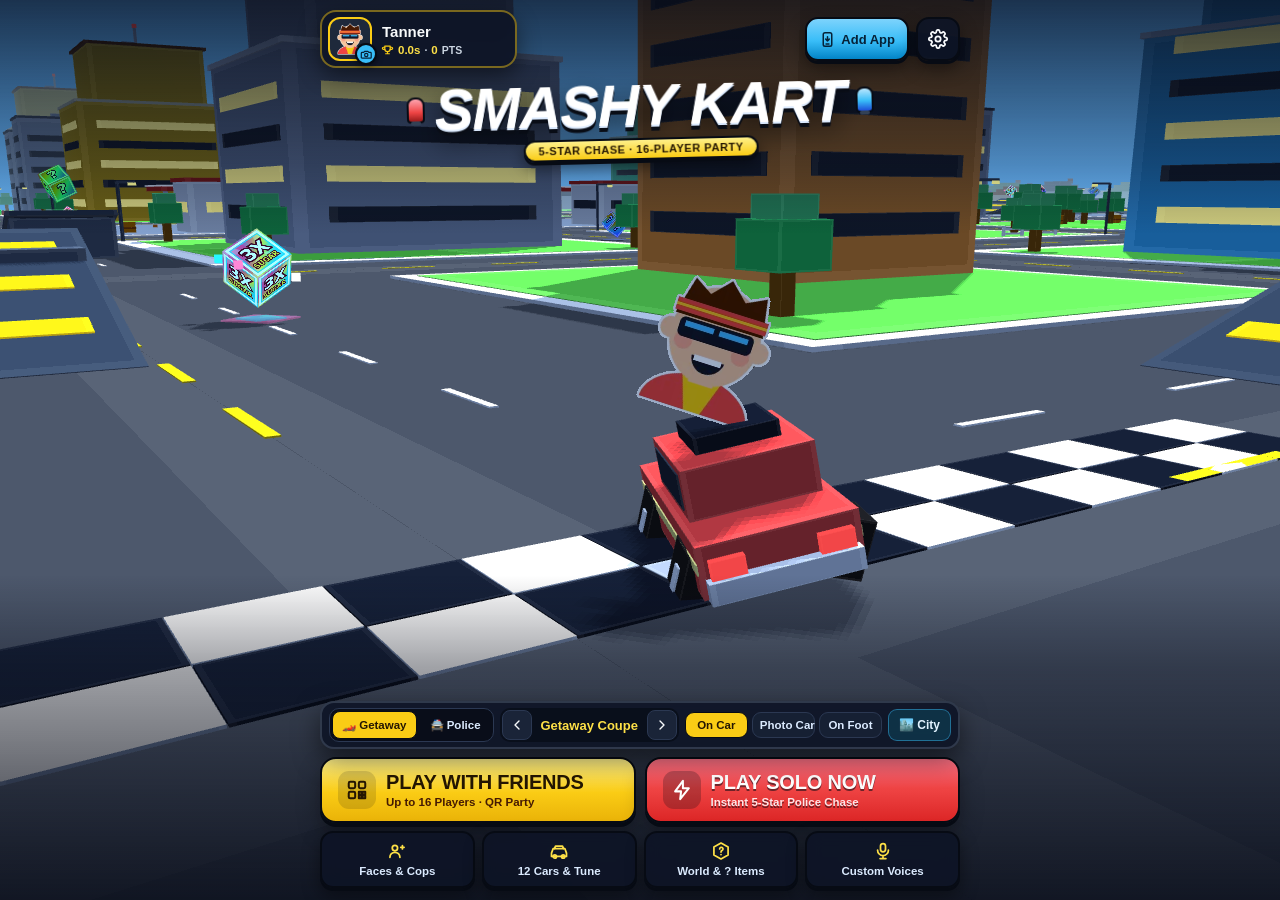
==== commit 5c196835: "Sync Lobby Owner custom voices, live horn honks, and full Host settings to all 16 players" ====
--- a/index.html
+++ b/index.html
@@ -503,7 +503,10 @@
         <div id="host-manager-panel" class="host-manager-panel hidden">
           <div class="manager-header">
             <strong>👑 Lobby Manager Controls (Applies to All Players)</strong>
-            <button class="arcade-btn small cyan" type="button" data-open-modal="world-modal">Edit ? Items &amp; Map</button>
+            <div class="manager-header-actions">
+              <button id="btn-host-lobby-sounds" class="arcade-btn small gold" type="button" data-open-modal="sound-modal">🎙️ Lobby Sounds</button>
+              <button class="arcade-btn small cyan" type="button" data-open-modal="world-modal">Edit ? Items &amp; Map</button>
+            </div>
           </div>
 
           <!-- One-Tap Universal Presets -->
@@ -544,6 +547,10 @@
             <label class="switch-row highlight-switch">
               <input id="perm-allow-cops" type="checkbox" checked />
               <span><strong>Allow Players to Play as Police</strong> (Helicopter / Tank / SWAT / Cruiser)</span>
+            </label>
+            <label class="switch-row highlight-switch">
+              <input id="perm-share-sounds" type="checkbox" checked />
+              <span><strong>🔊 Share My Custom Voices &amp; Sounds With Everyone</strong> (Everyone in this lobby hears the screams, horns &amp; crashes YOU recorded)</span>
             </label>
             <label class="switch-row">
               <input id="perm-lock-stats" type="checkbox" checked />
@@ -1046,6 +1053,7 @@
         <button class="close-modal-btn" type="button" data-close-modal="sound-modal">Done</button>
       </div>
       <p class="modal-lead">Record your own screams, laughs, or sirens (or upload a quick phone clip) for each game moment!</p>
+      <div id="sound-lobby-banner" class="sound-lobby-banner hidden"></div>
       <div class="slider-row">
         <label>Master Game Volume <span id="val-volume">85%</span></label>
         <input id="rng-volume" type="range" min="0" max="1" step="0.05" value="0.85" />
--- a/styles.css
+++ b/styles.css
@@ -2470,6 +2470,13 @@
   font-size: 14px;
 }
 
+.manager-header-actions {
+  display: flex;
+  align-items: center;
+  gap: 6px;
+  flex-wrap: wrap;
+}
+
 .preset-row {
   display: grid;
   grid-template-columns: repeat(4, 1fr);
@@ -3300,6 +3307,30 @@
 }
 
 /* Custom Sound Studio */
+.sound-lobby-banner {
+  background: rgba(56, 189, 248, 0.14);
+  border: 1.5px solid var(--cyan);
+  border-radius: 11px;
+  padding: 8px 11px;
+  margin-bottom: 11px;
+  font-size: 12.5px;
+  font-weight: 800;
+  line-height: 1.35;
+  color: #e0f2fe;
+}
+
+.sound-lobby-banner.is-host {
+  background: rgba(250, 204, 21, 0.15);
+  border-color: var(--gold);
+  color: var(--gold-bright);
+}
+
+.sound-lobby-banner.is-guest {
+  background: rgba(56, 189, 248, 0.15);
+  border-color: var(--cyan);
+  color: #e0f2fe;
+}
+
 .sound-slots-list {
   display: flex;
   flex-direction: column;
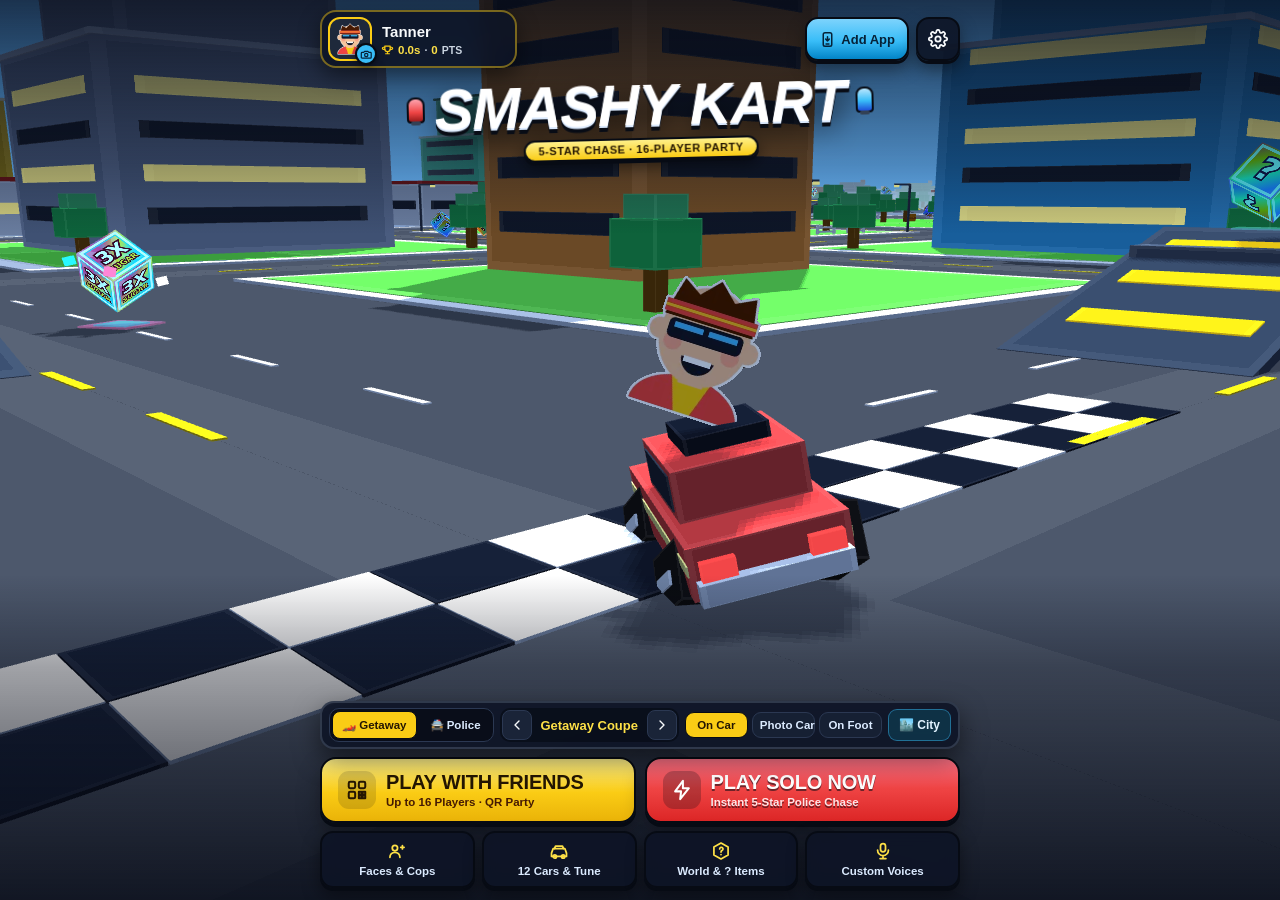
==== commit 2eee7fba: "Fix internet party joins: remove broken HiveMQ relay, add multi-broker failover, tiny join handshake" ====
--- a/index.html
+++ b/index.html
@@ -28,6 +28,9 @@
   <!-- Screen-edge Hyper Speed Streaks (3x Sugar Rush & POV Boost) -->
   <div id="speed-lines" class="speed-lines hidden" aria-hidden="true"></div>
 
+  <!-- Fullscreen Tactical Nuke Detonation Flash -->
+  <div id="nuke-flash" class="nuke-flash hidden" aria-hidden="true"></div>
+
   <!-- ======================== IN-GAME HUD ======================== -->
   <div id="hud" class="hud hidden">
     <div class="hud-top">
@@ -95,6 +98,10 @@
     <!-- Live Center Kill / Chaos Feed -->
     <div id="chaos-toast" class="chaos-toast hidden"></div>
 
+    <!-- Tactical Nuke Tap-to-Target Hint & Live 5-Second Countdown Banner -->
+    <div id="nuke-target-hint" class="nuke-target-hint hidden">☢️ TAP ANY PLAYER'S NAME OR CAR TO NUKE (100% HIT)!</div>
+    <div id="nuke-countdown-banner" class="nuke-countdown-banner hidden">☢️ TACTICAL NUKE INBOUND — 5.0s</div>
+
     <!-- Countdown Banner (3.. 2.. 1.. SMASH!) -->
     <div id="countdown-banner" class="countdown-banner hidden">3</div>
 
@@ -458,6 +465,7 @@
             </div>
           </div>
         </div>
+        <div id="lobby-status" class="lobby-status-banner hidden"></div>
         <div id="lobby-error" class="error-banner hidden"></div>
       </div>
 
@@ -466,7 +474,10 @@
         <div class="room-invite-strip">
           <div id="room-qr-box" class="room-qr-box" aria-label="Scan with phone camera to join"></div>
           <div class="room-invite-info">
-            <div class="room-code-pill">ROOM CODE: <strong id="room-code-display">----</strong></div>
+            <div class="room-code-head-row">
+              <div class="room-code-pill">ROOM CODE: <strong id="room-code-display">----</strong></div>
+              <span id="lobby-conn-pill" class="lobby-conn-pill online">🟢 Live on Internet</span>
+            </div>
             <p class="invite-help">Scan this QR code with a phone camera or text the link to up to 16 friends anywhere:</p>
             <div class="invite-link-row">
               <input id="room-share-url" class="share-url-input" type="text" readonly />
@@ -832,6 +843,7 @@
             <span class="mixer-range-pill">0.1% – 1000%</span>
           </div>
           <div id="ability-rate-presets" class="ability-rate-presets" role="group" aria-label="Ability Drop Rate Quick Presets">
+            <button type="button" class="rate-preset-chip nuke-preset" data-rpreset="nuke1000">☢️ 1000% Nuke Chaos</button>
             <button type="button" class="rate-preset-chip" data-rpreset="default">↺ Reset 100%</button>
             <button type="button" class="rate-preset-chip" data-rpreset="equal">⚖️ Exact Equal %</button>
             <button type="button" class="rate-preset-chip" data-rpreset="boost500">🔥 All 500%</button>
--- a/styles.css
+++ b/styles.css
@@ -3758,7 +3758,305 @@
   box-shadow: 0 5px 0 var(--lip-dark), 0 8px 22px rgba(59, 130, 246, 0.65);
 }
 
+/* ======================== TACTICAL NUKE TARGETING, FLASH & LUCKY DROP UI ======================== */
+.world-labels.nuke-targeting {
+  z-index: 11;
+}
+
+.player-tag.nuke-targetable {
+  pointer-events: auto !important;
+  cursor: pointer;
+  min-height: 36px;
+  padding: 5px 12px;
+  gap: 6px;
+  background: rgba(12, 26, 14, 0.94);
+  border: 2.5px solid #a3e635 !important;
+  color: #ecfccb;
+  font-size: 13px;
+  box-shadow: 0 0 0 2px rgba(132, 204, 22, 0.35), 0 0 18px rgba(132, 204, 22, 0.85), 0 5px 14px rgba(0, 0, 0, 0.65);
+  animation: nukeTargetPulse 0.65s ease-in-out infinite alternate;
+  touch-action: manipulation;
+}
+
+.player-tag.nuke-targetable:hover {
+  background: rgba(26, 56, 18, 0.98);
+  color: #ffffff;
+  border-color: #d9f99d !important;
+}
+
+.player-tag.nuke-targetable:active {
+  filter: brightness(1.2);
+}
+
+.nuke-target-badge {
+  display: inline-flex;
+  align-items: center;
+  justify-content: center;
+  width: 22px;
+  height: 22px;
+  border-radius: 50%;
+  background: #84cc16;
+  color: #052e16;
+  font-size: 13px;
+  line-height: 1;
+  box-shadow: 0 0 8px rgba(163, 230, 53, 0.9);
+  flex-shrink: 0;
+}
+
+@keyframes nukeTargetPulse {
+  0% {
+    box-shadow: 0 0 0 2px rgba(132, 204, 22, 0.32), 0 0 12px rgba(132, 204, 22, 0.7), 0 4px 12px rgba(0, 0, 0, 0.58);
+  }
+  100% {
+    box-shadow: 0 0 0 5px rgba(163, 230, 53, 0.45), 0 0 24px rgba(190, 242, 100, 0.98), 0 6px 16px rgba(0, 0, 0, 0.72);
+  }
+}
+
+@media (pointer: coarse), (max-width: 768px) {
+  .player-tag.nuke-targetable {
+    min-height: 44px;
+    min-width: 76px;
+    padding: 8px 14px;
+    font-size: 13.5px;
+  }
+}
+
+.nuke-flash {
+  position: fixed;
+  inset: 0;
+  pointer-events: none;
+  z-index: 48;
+  opacity: 0;
+  background: radial-gradient(
+    circle at 50% 45%,
+    #ffffff 0%,
+    #fef9c3 28%,
+    #bef264 62%,
+    rgba(132, 204, 22, 0.88) 100%
+  );
+}
+
+.nuke-flash.active {
+  animation: nukeFlashFadeout 1.45s cubic-bezier(0.16, 1, 0.3, 1) forwards;
+}
+
+@keyframes nukeFlashFadeout {
+  0% { opacity: 0.97; filter: brightness(1.45); }
+  16% { opacity: 0.92; filter: brightness(1.2); }
+  48% { opacity: 0.52; filter: brightness(1.0); }
+  100% { opacity: 0; filter: brightness(1.0); }
+}
+
+.nuke-target-hint {
+  position: fixed;
+  top: calc(max(10px, env(safe-area-inset-top)) + 56px);
+  left: 50%;
+  transform: translateX(-50%);
+  z-index: 12;
+  pointer-events: none;
+  max-width: min(92vw, 430px);
+  padding: 6px 14px;
+  border-radius: 999px;
+  background: rgba(11, 24, 13, 0.92);
+  border: 2px solid #84cc16;
+  color: #ecfccb;
+  font-size: 12.5px;
+  font-weight: 900;
+  letter-spacing: 0.03em;
+  text-align: center;
+  box-shadow: 0 0 18px rgba(132, 204, 22, 0.72), 0 6px 16px rgba(0, 0, 0, 0.55);
+  animation: nukeHintGlow 0.9s ease-in-out infinite alternate;
+}
+
+@keyframes nukeHintGlow {
+  0% { border-color: #84cc16; box-shadow: 0 0 12px rgba(132, 204, 22, 0.58), 0 5px 14px rgba(0, 0, 0, 0.5); }
+  100% { border-color: #d9f99d; box-shadow: 0 0 24px rgba(163, 230, 53, 0.95), 0 6px 18px rgba(0, 0, 0, 0.6); }
+}
+
+.nuke-countdown-banner {
+  position: fixed;
+  top: calc(max(10px, env(safe-area-inset-top)) + 8px);
+  left: 50%;
+  transform: translateX(-50%);
+  z-index: 14;
+  pointer-events: none;
+  max-width: min(94vw, 460px);
+  padding: 7px 16px;
+  border-radius: 14px;
+  background: linear-gradient(90deg, rgba(153, 27, 27, 0.95) 0%, rgba(20, 32, 16, 0.96) 50%, rgba(153, 27, 27, 0.95) 100%);
+  border: 2.5px solid #a3e635;
+  color: #fef9c3;
+  font-size: 14px;
+  font-weight: 900;
+  letter-spacing: 0.04em;
+  text-align: center;
+  font-variant-numeric: tabular-nums;
+  text-shadow: 0 1.5px 0 rgba(7, 11, 20, 0.85);
+  box-shadow: 0 0 24px rgba(239, 68, 68, 0.75), 0 0 16px rgba(132, 204, 22, 0.65), 0 8px 22px rgba(0, 0, 0, 0.65);
+  animation: nukeCountdownPulse 0.42s ease-in-out infinite alternate;
+}
+
+.nuke-countdown-banner.targeted-self {
+  background: linear-gradient(90deg, #b91c1c 0%, #ef4444 50%, #991b1b 100%);
+  border-color: #fef08a;
+  color: #ffffff;
+  box-shadow: 0 0 32px rgba(239, 68, 68, 0.98), 0 0 18px rgba(250, 204, 21, 0.85), 0 8px 24px rgba(0, 0, 0, 0.72);
+}
+
+@keyframes nukeCountdownPulse {
+  0% { filter: brightness(0.96); box-shadow: 0 0 16px rgba(239, 68, 68, 0.65), 0 0 12px rgba(132, 204, 22, 0.55); }
+  100% { filter: brightness(1.16); box-shadow: 0 0 28px rgba(239, 68, 68, 0.95), 0 0 22px rgba(163, 230, 53, 0.92); }
+}
+
+.buff-chip.nuke {
+  background: linear-gradient(135deg, #bef264 0%, #65a30d 100%);
+  color: #052e16;
+  border-color: #ecfccb;
+  box-shadow: 0 3px 12px rgba(132, 204, 22, 0.75);
+}
+
+.use-item-btn.nuke-glow {
+  background: linear-gradient(135deg, #d9f99d 0%, #84cc16 50%, #4d7c0f 100%);
+  color: #052e16;
+  border-color: #ecfccb;
+  text-shadow: 0 1px 0 rgba(255, 255, 255, 0.45);
+  box-shadow: 0 5px 0 #1a2e05, 0 0 26px rgba(132, 204, 22, 0.95);
+  animation: nukeBtnPulse 0.7s ease-in-out infinite alternate;
+}
+
+@keyframes nukeBtnPulse {
+  0% { box-shadow: 0 5px 0 #1a2e05, 0 0 16px rgba(132, 204, 22, 0.78); }
+  100% { box-shadow: 0 5px 0 #1a2e05, 0 0 30px rgba(190, 242, 100, 1); }
+}
+
+.rate-preset-chip.nuke-preset {
+  border-color: rgba(132, 204, 22, 0.78);
+  background: linear-gradient(180deg, rgba(77, 124, 15, 0.45) 0%, rgba(26, 46, 5, 0.75) 100%);
+  color: #d9f99d;
+  font-weight: 900;
+}
+
+.rate-preset-chip.nuke-preset:hover:not(:disabled) {
+  border-color: #bef264;
+  color: #ffffff;
+  box-shadow: 0 0 12px rgba(132, 204, 22, 0.55);
+}
+
+.rate-preset-chip.nuke-preset.active {
+  background: linear-gradient(180deg, rgba(132, 204, 22, 0.36) 0%, rgba(77, 124, 15, 0.58) 100%);
+  border-color: #bef264;
+  color: #f7fee7;
+  box-shadow: 0 0 14px rgba(163, 230, 53, 0.65);
+}
+
+.ability-mixer-card.nuke-featured {
+  border: 2px solid #84cc16;
+  border-left: 5px solid #a3e635;
+  background: linear-gradient(135deg, rgba(24, 46, 18, 0.94) 0%, rgba(15, 22, 37, 0.96) 62%, rgba(36, 58, 16, 0.9) 100%);
+  box-shadow: 0 0 18px rgba(132, 204, 22, 0.24), inset 0 1px 0 rgba(190, 242, 100, 0.2);
+}
+
+.ability-mixer-card.nuke-featured.off {
+  border-color: #365314;
+  border-left-color: #65a30d;
+  box-shadow: none;
+}
+
+.nuke-featured-eyebrow {
+  display: inline-flex;
+  align-items: center;
+  gap: 5px;
+  align-self: flex-start;
+  padding: 2px 9px;
+  border-radius: 999px;
+  background: rgba(132, 204, 22, 0.22);
+  border: 1px solid rgba(163, 230, 53, 0.65);
+  color: #d9f99d;
+  font-size: 10px;
+  font-weight: 900;
+  letter-spacing: 0.06em;
+  text-transform: uppercase;
+}
+
+.nuke-kill-double-row {
+  display: flex;
+  align-items: flex-start;
+  gap: 8px;
+  margin-top: 2px;
+  padding: 7px 9px;
+  border-radius: 9px;
+  background: rgba(132, 204, 22, 0.12);
+  border: 1px solid rgba(163, 230, 53, 0.45);
+  color: #ecfccb;
+  font-size: 12px;
+  line-height: 1.3;
+  cursor: pointer;
+}
+
+.nuke-kill-double-row input[type="checkbox"] {
+  width: 17px;
+  height: 17px;
+  margin-top: 1px;
+  accent-color: #84cc16;
+  flex-shrink: 0;
+  cursor: pointer;
+}
+
+.nuke-kill-double-row small {
+  color: #bef264;
+  font-weight: 700;
+}
+
+.nuke-kill-double-row.is-disabled {
+  opacity: 0.48;
+  pointer-events: none;
+}
+
 /* Reduced Motion Accessibility */
+.lobby-status-banner {
+  margin-top: 10px;
+  padding: 9px 12px;
+  border-radius: 10px;
+  background: rgba(56, 189, 248, 0.16);
+  border: 1.5px solid rgba(56, 189, 248, 0.55);
+  color: #bae6fd;
+  font-size: 13px;
+  font-weight: 800;
+  text-align: center;
+}
+
+.room-code-head-row {
+  display: flex;
+  align-items: center;
+  flex-wrap: wrap;
+  gap: 8px;
+}
+
+.lobby-conn-pill {
+  display: inline-flex;
+  align-items: center;
+  gap: 5px;
+  padding: 4px 10px;
+  border-radius: 999px;
+  font-size: 11.5px;
+  font-weight: 900;
+  border: 1.5px solid rgba(34, 197, 94, 0.55);
+  background: rgba(22, 163, 74, 0.22);
+  color: #bbf7d0;
+}
+
+.lobby-conn-pill.reconnecting {
+  border-color: rgba(250, 204, 21, 0.65);
+  background: rgba(234, 179, 8, 0.22);
+  color: #fef08a;
+}
+
+.lobby-conn-pill.lan {
+  border-color: rgba(56, 189, 248, 0.6);
+  background: rgba(14, 116, 144, 0.28);
+  color: #bae6fd;
+}
+
 @media (prefers-reduced-motion: reduce) {
   *, *::before, *::after {
     animation-duration: 0.01ms !important;
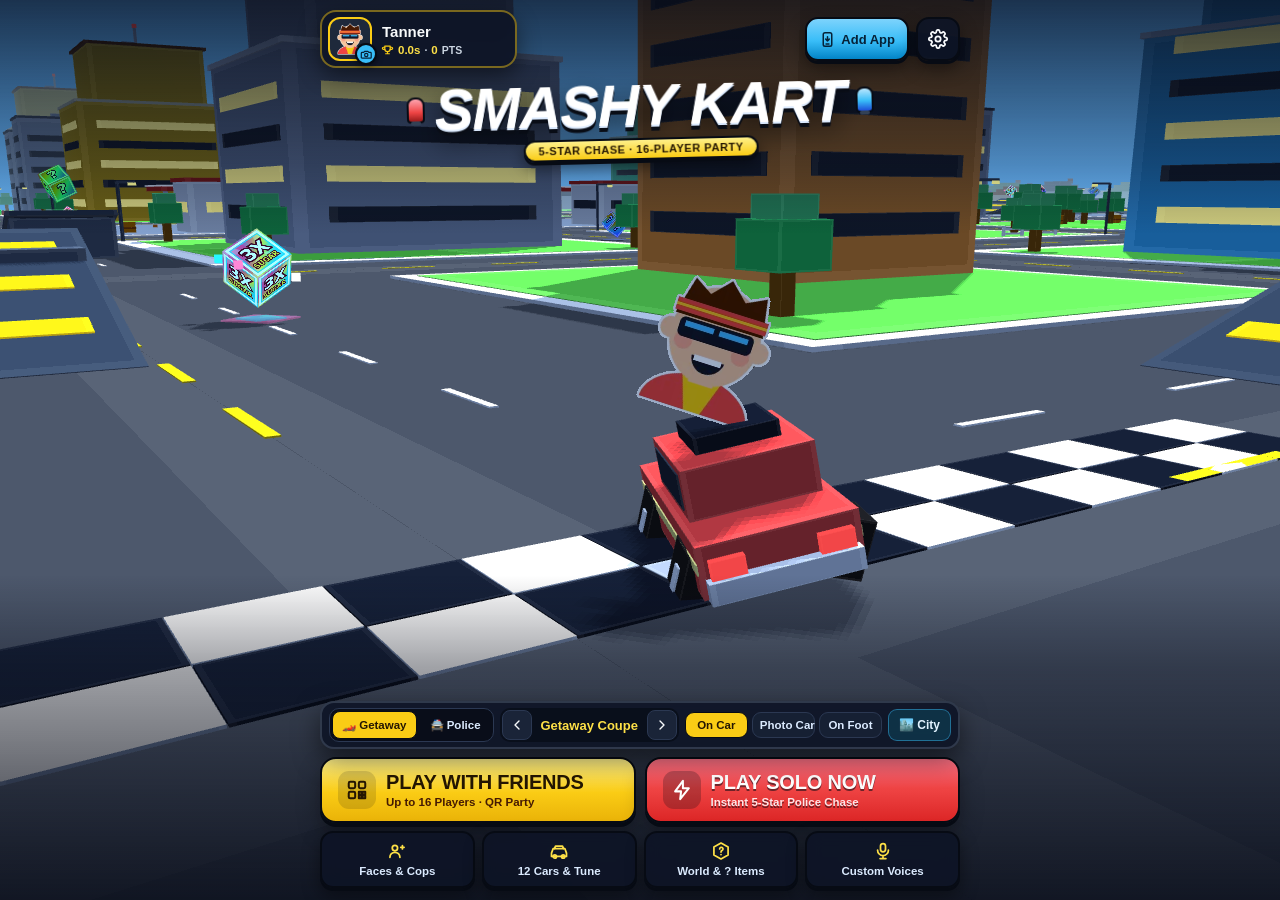
==== commit 67a4e448: "Add Instant Heli & Tank Missile Reload toggle, rapid-tap input queue, and faster 104-speed missiles" ====
--- a/index.html
+++ b/index.html
@@ -559,6 +559,10 @@
               <input id="perm-allow-cops" type="checkbox" checked />
               <span><strong>Allow Players to Play as Police</strong> (Helicopter / Tank / SWAT / Cruiser)</span>
             </label>
+            <label class="switch-row highlight-switch instant-reload-switch">
+              <input id="perm-instant-cop-reload" type="checkbox" />
+              <span><strong>🚀 Instant Heli &amp; Tank Missile Reload</strong> — Heli &amp; Tank shoot missiles as fast as you tap (no 2s cooldown)</span>
+            </label>
             <label class="switch-row highlight-switch">
               <input id="perm-share-sounds" type="checkbox" checked />
               <span><strong>🔊 Share My Custom Voices &amp; Sounds With Everyone</strong> (Everyone in this lobby hears the screams, horns &amp; crashes YOU recorded)</span>
@@ -698,7 +702,7 @@
       <div id="garage-cop-section" class="garage-section cop-fleet-section">
         <div class="section-bar compact-bar">
           <h3>🚔 Police Precinct Fleet (Tap Any Unit to Play as Cop)</h3>
-          <span class="fleet-hint-pill">🎯 2.0s Soft-Tracking Missiles on Heli &amp; Tank</span>
+          <span id="fleet-missile-hint-pill" class="fleet-hint-pill">🎯 2.0s Soft-Tracking Missiles on Heli &amp; Tank</span>
         </div>
         <div id="cop-vehicle-grid" class="cop-vehicle-grid"></div>
       </div>
@@ -795,6 +799,14 @@
             </span>
           </label>
 
+          <label class="switch-row instant-reload-switch" for="chk-instant-cop-reload">
+            <input id="chk-instant-cop-reload" type="checkbox" />
+            <span class="ai-cops-switch-copy">
+              <strong>🚀 Instant Heli &amp; Tank Missile Reload (ON / OFF)</strong>
+              <span id="lbl-instant-cop-reload" class="instant-reload-sub">OFF — 2.0s Missile Cooldown</span>
+            </span>
+          </label>
+
           <div id="ai-cop-sliders-wrap" class="ai-cop-sliders-wrap">
             <div class="slider-row">
               <label for="rng-cop-intensity">Cop Craziness <span id="val-cop-intensity">Normal (100%)</span></label>
--- a/styles.css
+++ b/styles.css
@@ -3636,6 +3636,59 @@
   background: rgba(239, 68, 68, 0.18);
   border: 1px solid rgba(248, 113, 113, 0.5);
   color: #fecaca;
+  transition: background 0.16s ease, border-color 0.16s ease, color 0.16s ease, box-shadow 0.16s ease;
+}
+
+.fleet-hint-pill.instant-on {
+  background: linear-gradient(135deg, rgba(250, 204, 21, 0.28) 0%, rgba(132, 204, 22, 0.3) 100%);
+  border-color: #bef264;
+  color: #fef9c3;
+  box-shadow: 0 0 14px rgba(250, 204, 21, 0.48), 0 0 10px rgba(163, 230, 53, 0.42);
+}
+
+.instant-reload-switch {
+  background: var(--panel-surface);
+  border: 2px solid rgba(56, 189, 248, 0.38);
+  border-radius: 12px;
+  padding: 9px 11px;
+  margin-bottom: 9px;
+  transition: border-color 0.16s ease, background 0.16s ease, box-shadow 0.16s ease;
+}
+
+.perm-switches .instant-reload-switch {
+  background: rgba(15, 23, 42, 0.72);
+  border-width: 1.5px;
+  border-radius: 10px;
+  padding: 7px 9px;
+  margin-bottom: 0;
+}
+
+.instant-reload-switch.is-on,
+.instant-reload-switch:has(input:checked) {
+  border-color: rgba(251, 146, 60, 0.88);
+  background: linear-gradient(135deg, rgba(234, 88, 12, 0.22) 0%, rgba(14, 116, 144, 0.28) 100%);
+  box-shadow: 0 0 14px rgba(249, 115, 22, 0.26), inset 0 1px 0 rgba(56, 189, 248, 0.24);
+}
+
+.instant-reload-switch.is-disabled {
+  opacity: 0.52;
+}
+
+.instant-reload-sub {
+  font-size: 11.5px;
+  font-weight: 800;
+  color: var(--slate-tint);
+}
+
+.instant-reload-switch.is-on .instant-reload-sub,
+.instant-reload-switch:has(input:checked) .instant-reload-sub {
+  color: #fed7aa;
+}
+
+.cop-card-perk.missile.instant-on {
+  background: linear-gradient(135deg, rgba(250, 204, 21, 0.26) 0%, rgba(132, 204, 22, 0.26) 100%);
+  border-color: #bef264;
+  color: #fef9c3;
 }
 
 .cop-vehicle-grid {
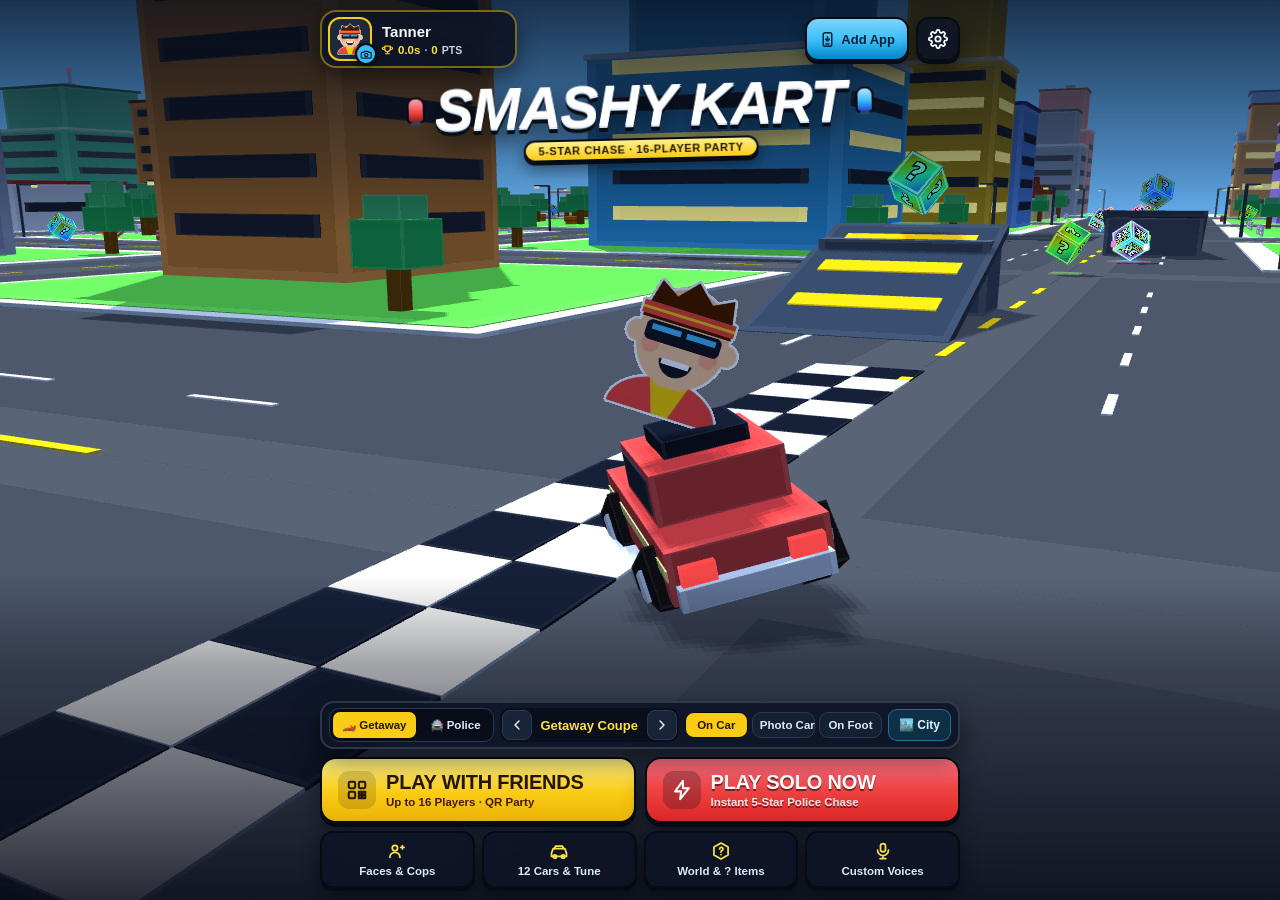
==== commit bb26802d: "Add Instant Heli & Tank Reload toggle inside Garage Police Fleet and force fresh iOS PWA updates" ====
--- a/index.html
+++ b/index.html
@@ -704,6 +704,13 @@
           <h3>🚔 Police Precinct Fleet (Tap Any Unit to Play as Cop)</h3>
           <span id="fleet-missile-hint-pill" class="fleet-hint-pill">🎯 2.0s Soft-Tracking Missiles on Heli &amp; Tank</span>
         </div>
+        <label class="switch-row instant-reload-switch" for="chk-garage-instant-reload" style="margin-bottom:8px">
+          <input id="chk-garage-instant-reload" type="checkbox" />
+          <span class="ai-cops-switch-copy">
+            <strong>🚀 Instant Heli &amp; Tank Missile Reload (ON / OFF)</strong>
+            <span id="lbl-garage-instant-reload" class="instant-reload-sub">OFF — 2.0s Missile Cooldown (Turn ON to shoot as fast as you tap!)</span>
+          </span>
+        </label>
         <div id="cop-vehicle-grid" class="cop-vehicle-grid"></div>
       </div>
 
